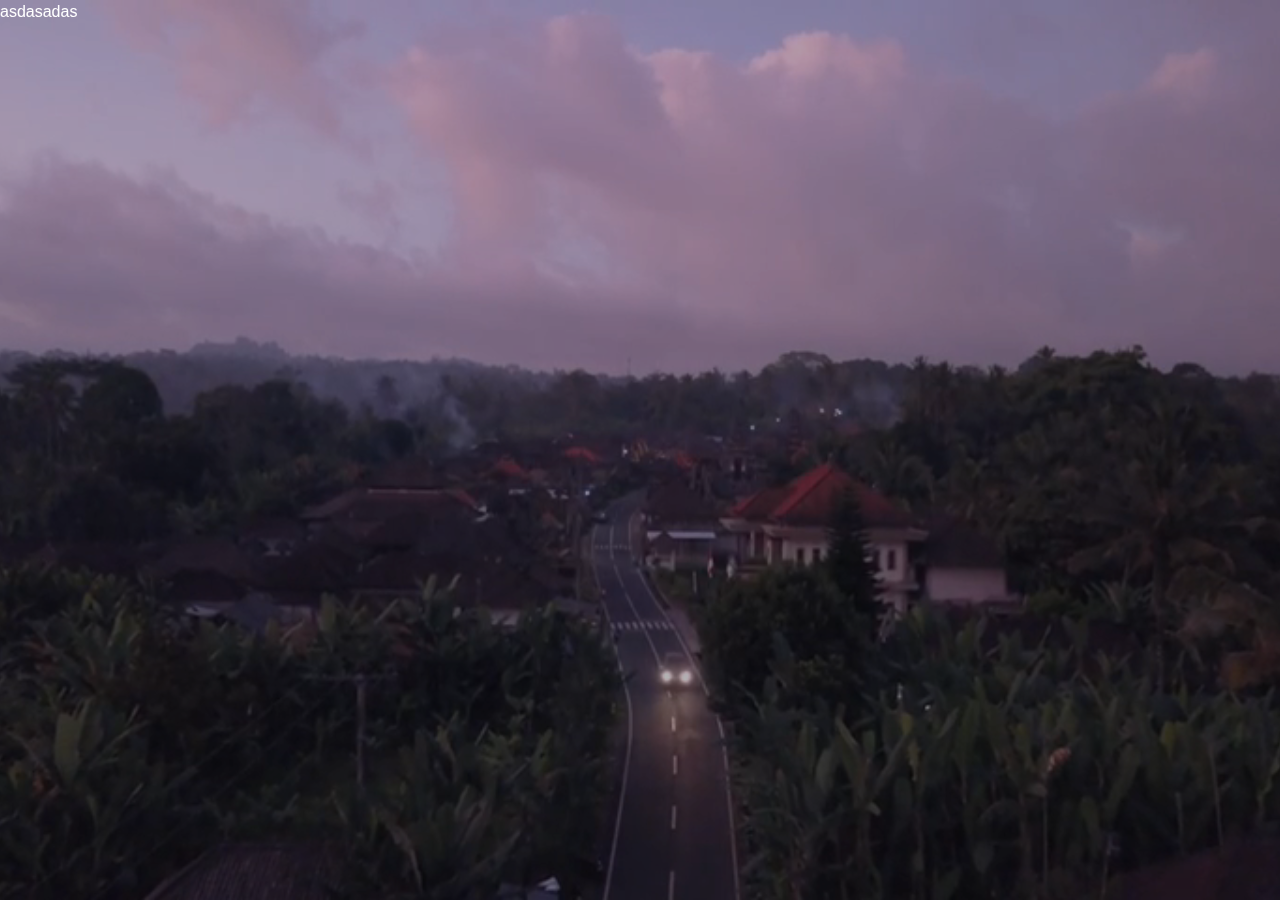
==== index.html @ 4e909199 "feat: initial setup" ====
<!DOCTYPE html>
<html>
	<head>
		<meta charset="UTF-8" />
		<meta name="viewport" content="width=device-width, initial-scale=1.0" />

		<meta name="title" content="Desa Buahan Kaja" />
		<meta
			name="description"
			content="Desa Buahan Kaja merupakan salah satu desa di Kecamatan Payangan, Kabupaten Gianyar, provinsi Bali, Indonesia."
		/>
		<meta name="keywords" content="Buahan Kaja, KKN, KKN Buahan Kaja, Desa Buahan Kaja" />
		<meta name="robots" content="index, follow" />
		<meta http-equiv="Content-Type" content="text/html; charset=utf-8" />
		<meta name="language" content="Indonesia" />

		<link rel="icon" type="image/x-icon" href="/assets/favicon.ico" />
		<link href="/assets/css/prod.css" rel="stylesheet" />
		<link href="/assets/css/font.css" rel="stylesheet" />
	</head>

	<body>
		<section class="relative h-screen">
			<video
				autoplay
				muted
				loop
				id="background-video"
				class="absolute top-0 left-0 w-full h-full object-cover"
			>
				<source src="assets/videos/intro.mp4" type="video/mp4" />
			</video>
			<div class="absolute top-0 left-0 w-full h-full bg-black opacity-30"></div>
			<div class="relative z-10 text-c-white font-arsenica">
				asdasadas
				<!-- Konten lainnya di dalam section -->
			</div>
		</section>
	</body>
</html>
---- assets/css/prod.css ----
/*
! tailwindcss v3.3.3 | MIT License | https://tailwindcss.com
*/

/*
1. Prevent padding and border from affecting element width. (https://github.com/mozdevs/cssremedy/issues/4)
2. Allow adding a border to an element by just adding a border-width. (https://github.com/tailwindcss/tailwindcss/pull/116)
*/

*,
::before,
::after {
  box-sizing: border-box;
  /* 1 */
  border-width: 0;
  /* 2 */
  border-style: solid;
  /* 2 */
  border-color: #e5e7eb;
  /* 2 */
}

::before,
::after {
  --tw-content: '';
}

/*
1. Use a consistent sensible line-height in all browsers.
2. Prevent adjustments of font size after orientation changes in iOS.
3. Use a more readable tab size.
4. Use the user's configured `sans` font-family by default.
5. Use the user's configured `sans` font-feature-settings by default.
6. Use the user's configured `sans` font-variation-settings by default.
*/

html {
  line-height: 1.5;
  /* 1 */
  -webkit-text-size-adjust: 100%;
  /* 2 */
  -moz-tab-size: 4;
  /* 3 */
  -o-tab-size: 4;
     tab-size: 4;
  /* 3 */
  font-family: ui-sans-serif, system-ui, -apple-system, BlinkMacSystemFont, "Segoe UI", Roboto, "Helvetica Neue", Arial, "Noto Sans", sans-serif, "Apple Color Emoji", "Segoe UI Emoji", "Segoe UI Symbol", "Noto Color Emoji";
  /* 4 */
  font-feature-settings: normal;
  /* 5 */
  font-variation-settings: normal;
  /* 6 */
}

/*
1. Remove the margin in all browsers.
2. Inherit line-height from `html` so users can set them as a class directly on the `html` element.
*/

body {
  margin: 0;
  /* 1 */
  line-height: inherit;
  /* 2 */
}

/*
1. Add the correct height in Firefox.
2. Correct the inheritance of border color in Firefox. (https://bugzilla.mozilla.org/show_bug.cgi?id=190655)
3. Ensure horizontal rules are visible by default.
*/

hr {
  height: 0;
  /* 1 */
  color: inherit;
  /* 2 */
  border-top-width: 1px;
  /* 3 */
}

/*
Add the correct text decoration in Chrome, Edge, and Safari.
*/

abbr:where([title]) {
  -webkit-text-decoration: underline dotted;
          text-decoration: underline dotted;
}

/*
Remove the default font size and weight for headings.
*/

h1,
h2,
h3,
h4,
h5,
h6 {
  font-size: inherit;
  font-weight: inherit;
}

/*
Reset links to optimize for opt-in styling instead of opt-out.
*/

a {
  color: inherit;
  text-decoration: inherit;
}

/*
Add the correct font weight in Edge and Safari.
*/

b,
strong {
  font-weight: bolder;
}

/*
1. Use the user's configured `mono` font family by default.
2. Correct the odd `em` font sizing in all browsers.
*/

code,
kbd,
samp,
pre {
  font-family: ui-monospace, SFMono-Regular, Menlo, Monaco, Consolas, "Liberation Mono", "Courier New", monospace;
  /* 1 */
  font-size: 1em;
  /* 2 */
}

/*
Add the correct font size in all browsers.
*/

small {
  font-size: 80%;
}

/*
Prevent `sub` and `sup` elements from affecting the line height in all browsers.
*/

sub,
sup {
  font-size: 75%;
  line-height: 0;
  position: relative;
  vertical-align: baseline;
}

sub {
  bottom: -0.25em;
}

sup {
  top: -0.5em;
}

/*
1. Remove text indentation from table contents in Chrome and Safari. (https://bugs.chromium.org/p/chromium/issues/detail?id=999088, https://bugs.webkit.org/show_bug.cgi?id=201297)
2. Correct table border color inheritance in all Chrome and Safari. (https://bugs.chromium.org/p/chromium/issues/detail?id=935729, https://bugs.webkit.org/show_bug.cgi?id=195016)
3. Remove gaps between table borders by default.
*/

table {
  text-indent: 0;
  /* 1 */
  border-color: inherit;
  /* 2 */
  border-collapse: collapse;
  /* 3 */
}

/*
1. Change the font styles in all browsers.
2. Remove the margin in Firefox and Safari.
3. Remove default padding in all browsers.
*/

button,
input,
optgroup,
select,
textarea {
  font-family: inherit;
  /* 1 */
  font-feature-settings: inherit;
  /* 1 */
  font-variation-settings: inherit;
  /* 1 */
  font-size: 100%;
  /* 1 */
  font-weight: inherit;
  /* 1 */
  line-height: inherit;
  /* 1 */
  color: inherit;
  /* 1 */
  margin: 0;
  /* 2 */
  padding: 0;
  /* 3 */
}

/*
Remove the inheritance of text transform in Edge and Firefox.
*/

button,
select {
  text-transform: none;
}

/*
1. Correct the inability to style clickable types in iOS and Safari.
2. Remove default button styles.
*/

button,
[type='button'],
[type='reset'],
[type='submit'] {
  -webkit-appearance: button;
  /* 1 */
  background-color: transparent;
  /* 2 */
  background-image: none;
  /* 2 */
}

/*
Use the modern Firefox focus style for all focusable elements.
*/

:-moz-focusring {
  outline: auto;
}

/*
Remove the additional `:invalid` styles in Firefox. (https://github.com/mozilla/gecko-dev/blob/2f9eacd9d3d995c937b4251a5557d95d494c9be1/layout/style/res/forms.css#L728-L737)
*/

:-moz-ui-invalid {
  box-shadow: none;
}

/*
Add the correct vertical alignment in Chrome and Firefox.
*/

progress {
  vertical-align: baseline;
}

/*
Correct the cursor style of increment and decrement buttons in Safari.
*/

::-webkit-inner-spin-button,
::-webkit-outer-spin-button {
  height: auto;
}

/*
1. Correct the odd appearance in Chrome and Safari.
2. Correct the outline style in Safari.
*/

[type='search'] {
  -webkit-appearance: textfield;
  /* 1 */
  outline-offset: -2px;
  /* 2 */
}

/*
Remove the inner padding in Chrome and Safari on macOS.
*/

::-webkit-search-decoration {
  -webkit-appearance: none;
}

/*
1. Correct the inability to style clickable types in iOS and Safari.
2. Change font properties to `inherit` in Safari.
*/

::-webkit-file-upload-button {
  -webkit-appearance: button;
  /* 1 */
  font: inherit;
  /* 2 */
}

/*
Add the correct display in Chrome and Safari.
*/

summary {
  display: list-item;
}

/*
Removes the default spacing and border for appropriate elements.
*/

blockquote,
dl,
dd,
h1,
h2,
h3,
h4,
h5,
h6,
hr,
figure,
p,
pre {
  margin: 0;
}

fieldset {
  margin: 0;
  padding: 0;
}

legend {
  padding: 0;
}

ol,
ul,
menu {
  list-style: none;
  margin: 0;
  padding: 0;
}

/*
Reset default styling for dialogs.
*/

dialog {
  padding: 0;
}

/*
Prevent resizing textareas horizontally by default.
*/

textarea {
  resize: vertical;
}

/*
1. Reset the default placeholder opacity in Firefox. (https://github.com/tailwindlabs/tailwindcss/issues/3300)
2. Set the default placeholder color to the user's configured gray 400 color.
*/

input::-moz-placeholder, textarea::-moz-placeholder {
  opacity: 1;
  /* 1 */
  color: #9ca3af;
  /* 2 */
}

input::placeholder,
textarea::placeholder {
  opacity: 1;
  /* 1 */
  color: #9ca3af;
  /* 2 */
}

/*
Set the default cursor for buttons.
*/

button,
[role="button"] {
  cursor: pointer;
}

/*
Make sure disabled buttons don't get the pointer cursor.
*/

:disabled {
  cursor: default;
}

/*
1. Make replaced elements `display: block` by default. (https://github.com/mozdevs/cssremedy/issues/14)
2. Add `vertical-align: middle` to align replaced elements more sensibly by default. (https://github.com/jensimmons/cssremedy/issues/14#issuecomment-634934210)
   This can trigger a poorly considered lint error in some tools but is included by design.
*/

img,
svg,
video,
canvas,
audio,
iframe,
embed,
object {
  display: block;
  /* 1 */
  vertical-align: middle;
  /* 2 */
}

/*
Constrain images and videos to the parent width and preserve their intrinsic aspect ratio. (https://github.com/mozdevs/cssremedy/issues/14)
*/

img,
video {
  max-width: 100%;
  height: auto;
}

/* Make elements with the HTML hidden attribute stay hidden by default */

[hidden] {
  display: none;
}

*, ::before, ::after {
  --tw-border-spacing-x: 0;
  --tw-border-spacing-y: 0;
  --tw-translate-x: 0;
  --tw-translate-y: 0;
  --tw-rotate: 0;
  --tw-skew-x: 0;
  --tw-skew-y: 0;
  --tw-scale-x: 1;
  --tw-scale-y: 1;
  --tw-pan-x:  ;
  --tw-pan-y:  ;
  --tw-pinch-zoom:  ;
  --tw-scroll-snap-strictness: proximity;
  --tw-gradient-from-position:  ;
  --tw-gradient-via-position:  ;
  --tw-gradient-to-position:  ;
  --tw-ordinal:  ;
  --tw-slashed-zero:  ;
  --tw-numeric-figure:  ;
  --tw-numeric-spacing:  ;
  --tw-numeric-fraction:  ;
  --tw-ring-inset:  ;
  --tw-ring-offset-width: 0px;
  --tw-ring-offset-color: #fff;
  --tw-ring-color: rgb(59 130 246 / 0.5);
  --tw-ring-offset-shadow: 0 0 #0000;
  --tw-ring-shadow: 0 0 #0000;
  --tw-shadow: 0 0 #0000;
  --tw-shadow-colored: 0 0 #0000;
  --tw-blur:  ;
  --tw-brightness:  ;
  --tw-contrast:  ;
  --tw-grayscale:  ;
  --tw-hue-rotate:  ;
  --tw-invert:  ;
  --tw-saturate:  ;
  --tw-sepia:  ;
  --tw-drop-shadow:  ;
  --tw-backdrop-blur:  ;
  --tw-backdrop-brightness:  ;
  --tw-backdrop-contrast:  ;
  --tw-backdrop-grayscale:  ;
  --tw-backdrop-hue-rotate:  ;
  --tw-backdrop-invert:  ;
  --tw-backdrop-opacity:  ;
  --tw-backdrop-saturate:  ;
  --tw-backdrop-sepia:  ;
}

::backdrop {
  --tw-border-spacing-x: 0;
  --tw-border-spacing-y: 0;
  --tw-translate-x: 0;
  --tw-translate-y: 0;
  --tw-rotate: 0;
  --tw-skew-x: 0;
  --tw-skew-y: 0;
  --tw-scale-x: 1;
  --tw-scale-y: 1;
  --tw-pan-x:  ;
  --tw-pan-y:  ;
  --tw-pinch-zoom:  ;
  --tw-scroll-snap-strictness: proximity;
  --tw-gradient-from-position:  ;
  --tw-gradient-via-position:  ;
  --tw-gradient-to-position:  ;
  --tw-ordinal:  ;
  --tw-slashed-zero:  ;
  --tw-numeric-figure:  ;
  --tw-numeric-spacing:  ;
  --tw-numeric-fraction:  ;
  --tw-ring-inset:  ;
  --tw-ring-offset-width: 0px;
  --tw-ring-offset-color: #fff;
  --tw-ring-color: rgb(59 130 246 / 0.5);
  --tw-ring-offset-shadow: 0 0 #0000;
  --tw-ring-shadow: 0 0 #0000;
  --tw-shadow: 0 0 #0000;
  --tw-shadow-colored: 0 0 #0000;
  --tw-blur:  ;
  --tw-brightness:  ;
  --tw-contrast:  ;
  --tw-grayscale:  ;
  --tw-hue-rotate:  ;
  --tw-invert:  ;
  --tw-saturate:  ;
  --tw-sepia:  ;
  --tw-drop-shadow:  ;
  --tw-backdrop-blur:  ;
  --tw-backdrop-brightness:  ;
  --tw-backdrop-contrast:  ;
  --tw-backdrop-grayscale:  ;
  --tw-backdrop-hue-rotate:  ;
  --tw-backdrop-invert:  ;
  --tw-backdrop-opacity:  ;
  --tw-backdrop-saturate:  ;
  --tw-backdrop-sepia:  ;
}

.container {
  width: 100%;
}

@media (min-width: 640px) {
  .container {
    max-width: 640px;
  }
}

@media (min-width: 768px) {
  .container {
    max-width: 768px;
  }
}

@media (min-width: 1024px) {
  .container {
    max-width: 1024px;
  }
}

@media (min-width: 1280px) {
  .container {
    max-width: 1280px;
  }
}

@media (min-width: 1536px) {
  .container {
    max-width: 1536px;
  }
}

.sr-only {
  position: absolute;
  width: 1px;
  height: 1px;
  padding: 0;
  margin: -1px;
  overflow: hidden;
  clip: rect(0, 0, 0, 0);
  white-space: nowrap;
  border-width: 0;
}

.not-sr-only {
  position: static;
  width: auto;
  height: auto;
  padding: 0;
  margin: 0;
  overflow: visible;
  clip: auto;
  white-space: normal;
}

.pointer-events-none {
  pointer-events: none;
}

.pointer-events-auto {
  pointer-events: auto;
}

.visible {
  visibility: visible;
}

.invisible {
  visibility: hidden;
}

.collapse {
  visibility: collapse;
}

.static {
  position: static;
}

.fixed {
  position: fixed;
}

.absolute {
  position: absolute;
}

.relative {
  position: relative;
}

.sticky {
  position: sticky;
}

.-inset-1 {
  inset: -0.25rem;
}

.end-1 {
  inset-inline-end: 0.25rem;
}

.left-0 {
  left: 0px;
}

.top-0 {
  top: 0px;
}

.isolate {
  isolation: isolate;
}

.isolation-auto {
  isolation: auto;
}

.z-10 {
  z-index: 10;
}

.float-right {
  float: right;
}

.float-left {
  float: left;
}

.float-none {
  float: none;
}

.clear-left {
  clear: left;
}

.clear-right {
  clear: right;
}

.clear-both {
  clear: both;
}

.clear-none {
  clear: none;
}

.mt-2 {
  margin-top: 0.5rem;
}

.box-border {
  box-sizing: border-box;
}

.box-content {
  box-sizing: content-box;
}

.line-clamp-none {
  overflow: visible;
  display: block;
  -webkit-box-orient: horizontal;
  -webkit-line-clamp: none;
}

.block {
  display: block;
}

.inline-block {
  display: inline-block;
}

.inline {
  display: inline;
}

.flex {
  display: flex;
}

.inline-flex {
  display: inline-flex;
}

.table {
  display: table;
}

.inline-table {
  display: inline-table;
}

.table-caption {
  display: table-caption;
}

.table-cell {
  display: table-cell;
}

.table-column {
  display: table-column;
}

.table-column-group {
  display: table-column-group;
}

.table-footer-group {
  display: table-footer-group;
}

.table-header-group {
  display: table-header-group;
}

.table-row-group {
  display: table-row-group;
}

.table-row {
  display: table-row;
}

.flow-root {
  display: flow-root;
}

.grid {
  display: grid;
}

.inline-grid {
  display: inline-grid;
}

.contents {
  display: contents;
}

.list-item {
  display: list-item;
}

.hidden {
  display: none;
}

.h-full {
  height: 100%;
}

.h-screen {
  height: 100vh;
}

.w-full {
  width: 100%;
}

.flex-shrink {
  flex-shrink: 1;
}

.shrink {
  flex-shrink: 1;
}

.flex-grow {
  flex-grow: 1;
}

.grow {
  flex-grow: 1;
}

.table-auto {
  table-layout: auto;
}

.table-fixed {
  table-layout: fixed;
}

.caption-top {
  caption-side: top;
}

.caption-bottom {
  caption-side: bottom;
}

.border-collapse {
  border-collapse: collapse;
}

.border-separate {
  border-collapse: separate;
}

.\!transform {
  transform: translate(var(--tw-translate-x), var(--tw-translate-y)) rotate(var(--tw-rotate)) skewX(var(--tw-skew-x)) skewY(var(--tw-skew-y)) scaleX(var(--tw-scale-x)) scaleY(var(--tw-scale-y)) !important;
}

.transform {
  transform: translate(var(--tw-translate-x), var(--tw-translate-y)) rotate(var(--tw-rotate)) skewX(var(--tw-skew-x)) skewY(var(--tw-skew-y)) scaleX(var(--tw-scale-x)) scaleY(var(--tw-scale-y));
}

.transform-cpu {
  transform: translate(var(--tw-translate-x), var(--tw-translate-y)) rotate(var(--tw-rotate)) skewX(var(--tw-skew-x)) skewY(var(--tw-skew-y)) scaleX(var(--tw-scale-x)) scaleY(var(--tw-scale-y));
}

.transform-gpu {
  transform: translate3d(var(--tw-translate-x), var(--tw-translate-y), 0) rotate(var(--tw-rotate)) skewX(var(--tw-skew-x)) skewY(var(--tw-skew-y)) scaleX(var(--tw-scale-x)) scaleY(var(--tw-scale-y));
}

.transform-none {
  transform: none;
}

.touch-auto {
  touch-action: auto;
}

.touch-none {
  touch-action: none;
}

.touch-pan-x {
  --tw-pan-x: pan-x;
  touch-action: var(--tw-pan-x) var(--tw-pan-y) var(--tw-pinch-zoom);
}

.touch-pan-left {
  --tw-pan-x: pan-left;
  touch-action: var(--tw-pan-x) var(--tw-pan-y) var(--tw-pinch-zoom);
}

.touch-pan-right {
  --tw-pan-x: pan-right;
  touch-action: var(--tw-pan-x) var(--tw-pan-y) var(--tw-pinch-zoom);
}

.touch-pan-y {
  --tw-pan-y: pan-y;
  touch-action: var(--tw-pan-x) var(--tw-pan-y) var(--tw-pinch-zoom);
}

.touch-pan-up {
  --tw-pan-y: pan-up;
  touch-action: var(--tw-pan-x) var(--tw-pan-y) var(--tw-pinch-zoom);
}

.touch-pan-down {
  --tw-pan-y: pan-down;
  touch-action: var(--tw-pan-x) var(--tw-pan-y) var(--tw-pinch-zoom);
}

.touch-pinch-zoom {
  --tw-pinch-zoom: pinch-zoom;
  touch-action: var(--tw-pan-x) var(--tw-pan-y) var(--tw-pinch-zoom);
}

.touch-manipulation {
  touch-action: manipulation;
}

.select-none {
  -webkit-user-select: none;
     -moz-user-select: none;
          user-select: none;
}

.select-text {
  -webkit-user-select: text;
     -moz-user-select: text;
          user-select: text;
}

.select-all {
  -webkit-user-select: all;
     -moz-user-select: all;
          user-select: all;
}

.select-auto {
  -webkit-user-select: auto;
     -moz-user-select: auto;
          user-select: auto;
}

.resize-none {
  resize: none;
}

.resize-y {
  resize: vertical;
}

.resize-x {
  resize: horizontal;
}

.resize {
  resize: both;
}

.snap-none {
  scroll-snap-type: none;
}

.snap-x {
  scroll-snap-type: x var(--tw-scroll-snap-strictness);
}

.snap-y {
  scroll-snap-type: y var(--tw-scroll-snap-strictness);
}

.snap-both {
  scroll-snap-type: both var(--tw-scroll-snap-strictness);
}

.snap-mandatory {
  --tw-scroll-snap-strictness: mandatory;
}

.snap-proximity {
  --tw-scroll-snap-strictness: proximity;
}

.snap-start {
  scroll-snap-align: start;
}

.snap-end {
  scroll-snap-align: end;
}

.snap-center {
  scroll-snap-align: center;
}

.snap-align-none {
  scroll-snap-align: none;
}

.snap-normal {
  scroll-snap-stop: normal;
}

.snap-always {
  scroll-snap-stop: always;
}

.list-inside {
  list-style-position: inside;
}

.list-outside {
  list-style-position: outside;
}

.appearance-none {
  -webkit-appearance: none;
     -moz-appearance: none;
          appearance: none;
}

.break-before-auto {
  -moz-column-break-before: auto;
       break-before: auto;
}

.break-before-avoid {
  -moz-column-break-before: avoid;
       break-before: avoid;
}

.break-before-all {
  -moz-column-break-before: all;
       break-before: all;
}

.break-before-avoid-page {
  -moz-column-break-before: avoid;
       break-before: avoid-page;
}

.break-before-page {
  -moz-column-break-before: page;
       break-before: page;
}

.break-before-left {
  -moz-column-break-before: left;
       break-before: left;
}

.break-before-right {
  -moz-column-break-before: right;
       break-before: right;
}

.break-before-column {
  -moz-column-break-before: column;
       break-before: column;
}

.break-inside-auto {
  -moz-column-break-inside: auto;
       break-inside: auto;
}

.break-inside-avoid {
  -moz-column-break-inside: avoid;
       break-inside: avoid;
}

.break-inside-avoid-page {
  break-inside: avoid-page;
}

.break-inside-avoid-column {
  -moz-column-break-inside: avoid;
       break-inside: avoid-column;
}

.break-after-auto {
  -moz-column-break-after: auto;
       break-after: auto;
}

.break-after-avoid {
  -moz-column-break-after: avoid;
       break-after: avoid;
}

.break-after-all {
  -moz-column-break-after: all;
       break-after: all;
}

.break-after-avoid-page {
  -moz-column-break-after: avoid;
       break-after: avoid-page;
}

.break-after-page {
  -moz-column-break-after: page;
       break-after: page;
}

.break-after-left {
  -moz-column-break-after: left;
       break-after: left;
}

.break-after-right {
  -moz-column-break-after: right;
       break-after: right;
}

.break-after-column {
  -moz-column-break-after: column;
       break-after: column;
}

.grid-flow-row {
  grid-auto-flow: row;
}

.grid-flow-col {
  grid-auto-flow: column;
}

.grid-flow-dense {
  grid-auto-flow: dense;
}

.grid-flow-row-dense {
  grid-auto-flow: row dense;
}

.grid-flow-col-dense {
  grid-auto-flow: column dense;
}

.flex-row {
  flex-direction: row;
}

.flex-row-reverse {
  flex-direction: row-reverse;
}

.flex-col {
  flex-direction: column;
}

.flex-col-reverse {
  flex-direction: column-reverse;
}

.flex-wrap {
  flex-wrap: wrap;
}

.flex-wrap-reverse {
  flex-wrap: wrap-reverse;
}

.flex-nowrap {
  flex-wrap: nowrap;
}

.place-content-center {
  place-content: center;
}

.place-content-start {
  place-content: start;
}

.place-content-end {
  place-content: end;
}

.place-content-between {
  place-content: space-between;
}

.place-content-around {
  place-content: space-around;
}

.place-content-evenly {
  place-content: space-evenly;
}

.place-content-baseline {
  place-content: baseline;
}

.place-content-stretch {
  place-content: stretch;
}

.place-items-start {
  place-items: start;
}

.place-items-end {
  place-items: end;
}

.place-items-center {
  place-items: center;
}

.place-items-baseline {
  place-items: baseline;
}

.place-items-stretch {
  place-items: stretch;
}

.content-normal {
  align-content: normal;
}

.content-center {
  align-content: center;
}

.content-start {
  align-content: flex-start;
}

.content-end {
  align-content: flex-end;
}

.content-between {
  align-content: space-between;
}

.content-around {
  align-content: space-around;
}

.content-evenly {
  align-content: space-evenly;
}

.content-baseline {
  align-content: baseline;
}

.content-stretch {
  align-content: stretch;
}

.items-start {
  align-items: flex-start;
}

.items-end {
  align-items: flex-end;
}

.items-center {
  align-items: center;
}

.items-baseline {
  align-items: baseline;
}

.items-stretch {
  align-items: stretch;
}

.justify-normal {
  justify-content: normal;
}

.justify-start {
  justify-content: flex-start;
}

.justify-end {
  justify-content: flex-end;
}

.justify-center {
  justify-content: center;
}

.justify-between {
  justify-content: space-between;
}

.justify-around {
  justify-content: space-around;
}

.justify-evenly {
  justify-content: space-evenly;
}

.justify-stretch {
  justify-content: stretch;
}

.justify-items-start {
  justify-items: start;
}

.justify-items-end {
  justify-items: end;
}

.justify-items-center {
  justify-items: center;
}

.justify-items-stretch {
  justify-items: stretch;
}

.space-x-2 > :not([hidden]) ~ :not([hidden]) {
  --tw-space-x-reverse: 0;
  margin-right: calc(0.5rem * var(--tw-space-x-reverse));
  margin-left: calc(0.5rem * calc(1 - var(--tw-space-x-reverse)));
}

.space-y-reverse > :not([hidden]) ~ :not([hidden]) {
  --tw-space-y-reverse: 1;
}

.space-x-reverse > :not([hidden]) ~ :not([hidden]) {
  --tw-space-x-reverse: 1;
}

.divide-x > :not([hidden]) ~ :not([hidden]) {
  --tw-divide-x-reverse: 0;
  border-right-width: calc(1px * var(--tw-divide-x-reverse));
  border-left-width: calc(1px * calc(1 - var(--tw-divide-x-reverse)));
}

.divide-y > :not([hidden]) ~ :not([hidden]) {
  --tw-divide-y-reverse: 0;
  border-top-width: calc(1px * calc(1 - var(--tw-divide-y-reverse)));
  border-bottom-width: calc(1px * var(--tw-divide-y-reverse));
}

.divide-y-reverse > :not([hidden]) ~ :not([hidden]) {
  --tw-divide-y-reverse: 1;
}

.divide-x-reverse > :not([hidden]) ~ :not([hidden]) {
  --tw-divide-x-reverse: 1;
}

.divide-solid > :not([hidden]) ~ :not([hidden]) {
  border-style: solid;
}

.divide-dashed > :not([hidden]) ~ :not([hidden]) {
  border-style: dashed;
}

.divide-dotted > :not([hidden]) ~ :not([hidden]) {
  border-style: dotted;
}

.divide-double > :not([hidden]) ~ :not([hidden]) {
  border-style: double;
}

.divide-none > :not([hidden]) ~ :not([hidden]) {
  border-style: none;
}

.place-self-auto {
  place-self: auto;
}

.place-self-start {
  place-self: start;
}

.place-self-end {
  place-self: end;
}

.place-self-center {
  place-self: center;
}

.place-self-stretch {
  place-self: stretch;
}

.self-auto {
  align-self: auto;
}

.self-start {
  align-self: flex-start;
}

.self-end {
  align-self: flex-end;
}

.self-center {
  align-self: center;
}

.self-stretch {
  align-self: stretch;
}

.self-baseline {
  align-self: baseline;
}

.justify-self-auto {
  justify-self: auto;
}

.justify-self-start {
  justify-self: start;
}

.justify-self-end {
  justify-self: end;
}

.justify-self-center {
  justify-self: center;
}

.justify-self-stretch {
  justify-self: stretch;
}

.overflow-auto {
  overflow: auto;
}

.overflow-hidden {
  overflow: hidden;
}

.overflow-clip {
  overflow: clip;
}

.overflow-visible {
  overflow: visible;
}

.overflow-scroll {
  overflow: scroll;
}

.overflow-x-auto {
  overflow-x: auto;
}

.overflow-y-auto {
  overflow-y: auto;
}

.overflow-x-hidden {
  overflow-x: hidden;
}

.overflow-y-hidden {
  overflow-y: hidden;
}

.overflow-x-clip {
  overflow-x: clip;
}

.overflow-y-clip {
  overflow-y: clip;
}

.overflow-x-visible {
  overflow-x: visible;
}

.overflow-y-visible {
  overflow-y: visible;
}

.overflow-x-scroll {
  overflow-x: scroll;
}

.overflow-y-scroll {
  overflow-y: scroll;
}

.overscroll-auto {
  overscroll-behavior: auto;
}

.overscroll-contain {
  overscroll-behavior: contain;
}

.overscroll-none {
  overscroll-behavior: none;
}

.overscroll-y-auto {
  overscroll-behavior-y: auto;
}

.overscroll-y-contain {
  overscroll-behavior-y: contain;
}

.overscroll-y-none {
  overscroll-behavior-y: none;
}

.overscroll-x-auto {
  overscroll-behavior-x: auto;
}

.overscroll-x-contain {
  overscroll-behavior-x: contain;
}

.overscroll-x-none {
  overscroll-behavior-x: none;
}

.scroll-auto {
  scroll-behavior: auto;
}

.scroll-smooth {
  scroll-behavior: smooth;
}

.truncate {
  overflow: hidden;
  text-overflow: ellipsis;
  white-space: nowrap;
}

.overflow-ellipsis {
  text-overflow: ellipsis;
}

.text-ellipsis {
  text-overflow: ellipsis;
}

.text-clip {
  text-overflow: clip;
}

.hyphens-none {
  -webkit-hyphens: none;
          hyphens: none;
}

.hyphens-manual {
  -webkit-hyphens: manual;
          hyphens: manual;
}

.hyphens-auto {
  -webkit-hyphens: auto;
          hyphens: auto;
}

.whitespace-normal {
  white-space: normal;
}

.whitespace-nowrap {
  white-space: nowrap;
}

.whitespace-pre {
  white-space: pre;
}

.whitespace-pre-line {
  white-space: pre-line;
}

.whitespace-pre-wrap {
  white-space: pre-wrap;
}

.whitespace-break-spaces {
  white-space: break-spaces;
}

.break-normal {
  overflow-wrap: normal;
  word-break: normal;
}

.break-words {
  overflow-wrap: break-word;
}

.break-all {
  word-break: break-all;
}

.break-keep {
  word-break: keep-all;
}

.rounded {
  border-radius: 0.25rem;
}

.rounded-b {
  border-bottom-right-radius: 0.25rem;
  border-bottom-left-radius: 0.25rem;
}

.rounded-e {
  border-start-end-radius: 0.25rem;
  border-end-end-radius: 0.25rem;
}

.rounded-l {
  border-top-left-radius: 0.25rem;
  border-bottom-left-radius: 0.25rem;
}

.rounded-r {
  border-top-right-radius: 0.25rem;
  border-bottom-right-radius: 0.25rem;
}

.rounded-s {
  border-start-start-radius: 0.25rem;
  border-end-start-radius: 0.25rem;
}

.rounded-t {
  border-top-left-radius: 0.25rem;
  border-top-right-radius: 0.25rem;
}

.rounded-bl {
  border-bottom-left-radius: 0.25rem;
}

.rounded-br {
  border-bottom-right-radius: 0.25rem;
}

.rounded-ee {
  border-end-end-radius: 0.25rem;
}

.rounded-es {
  border-end-start-radius: 0.25rem;
}

.rounded-se {
  border-start-end-radius: 0.25rem;
}

.rounded-ss {
  border-start-start-radius: 0.25rem;
}

.rounded-tl {
  border-top-left-radius: 0.25rem;
}

.rounded-tr {
  border-top-right-radius: 0.25rem;
}

.border {
  border-width: 1px;
}

.border-x {
  border-left-width: 1px;
  border-right-width: 1px;
}

.border-y {
  border-top-width: 1px;
  border-bottom-width: 1px;
}

.border-b {
  border-bottom-width: 1px;
}

.border-e {
  border-inline-end-width: 1px;
}

.border-l {
  border-left-width: 1px;
}

.border-r {
  border-right-width: 1px;
}

.border-s {
  border-inline-start-width: 1px;
}

.border-t {
  border-top-width: 1px;
}

.border-solid {
  border-style: solid;
}

.border-dashed {
  border-style: dashed;
}

.border-dotted {
  border-style: dotted;
}

.border-double {
  border-style: double;
}

.border-hidden {
  border-style: hidden;
}

.border-none {
  border-style: none;
}

.bg-\[rgb\(255\2c 0\2c 0\)\] {
  --tw-bg-opacity: 1;
  background-color: rgb(255 0 0 / var(--tw-bg-opacity));
}

.bg-black {
  --tw-bg-opacity: 1;
  background-color: rgb(0 0 0 / var(--tw-bg-opacity));
}

.decoration-slice {
  -webkit-box-decoration-break: slice;
          box-decoration-break: slice;
}

.decoration-clone {
  -webkit-box-decoration-break: clone;
          box-decoration-break: clone;
}

.box-decoration-slice {
  -webkit-box-decoration-break: slice;
          box-decoration-break: slice;
}

.box-decoration-clone {
  -webkit-box-decoration-break: clone;
          box-decoration-break: clone;
}

.bg-fixed {
  background-attachment: fixed;
}

.bg-local {
  background-attachment: local;
}

.bg-scroll {
  background-attachment: scroll;
}

.bg-clip-border {
  background-clip: border-box;
}

.bg-clip-padding {
  background-clip: padding-box;
}

.bg-clip-content {
  background-clip: content-box;
}

.bg-clip-text {
  -webkit-background-clip: text;
          background-clip: text;
}

.bg-repeat {
  background-repeat: repeat;
}

.bg-no-repeat {
  background-repeat: no-repeat;
}

.bg-repeat-x {
  background-repeat: repeat-x;
}

.bg-repeat-y {
  background-repeat: repeat-y;
}

.bg-repeat-round {
  background-repeat: round;
}

.bg-repeat-space {
  background-repeat: space;
}

.bg-origin-border {
  background-origin: border-box;
}

.bg-origin-padding {
  background-origin: padding-box;
}

.bg-origin-content {
  background-origin: content-box;
}

.object-contain {
  -o-object-fit: contain;
     object-fit: contain;
}

.object-cover {
  -o-object-fit: cover;
     object-fit: cover;
}

.object-fill {
  -o-object-fit: fill;
     object-fit: fill;
}

.object-none {
  -o-object-fit: none;
     object-fit: none;
}

.object-scale-down {
  -o-object-fit: scale-down;
     object-fit: scale-down;
}

.text-left {
  text-align: left;
}

.text-center {
  text-align: center;
}

.text-right {
  text-align: right;
}

.text-justify {
  text-align: justify;
}

.text-start {
  text-align: start;
}

.text-end {
  text-align: end;
}

.align-baseline {
  vertical-align: baseline;
}

.align-top {
  vertical-align: top;
}

.align-middle {
  vertical-align: middle;
}

.align-bottom {
  vertical-align: bottom;
}

.align-text-top {
  vertical-align: text-top;
}

.align-text-bottom {
  vertical-align: text-bottom;
}

.align-sub {
  vertical-align: sub;
}

.align-super {
  vertical-align: super;
}

.font-arsenica {
  font-family: ArsenicaTrial, sans-serif;
}

.font-bold {
  font-weight: 700;
}

.uppercase {
  text-transform: uppercase;
}

.lowercase {
  text-transform: lowercase;
}

.capitalize {
  text-transform: capitalize;
}

.normal-case {
  text-transform: none;
}

.italic {
  font-style: italic;
}

.not-italic {
  font-style: normal;
}

.normal-nums {
  font-variant-numeric: normal;
}

.ordinal {
  --tw-ordinal: ordinal;
  font-variant-numeric: var(--tw-ordinal) var(--tw-slashed-zero) var(--tw-numeric-figure) var(--tw-numeric-spacing) var(--tw-numeric-fraction);
}

.slashed-zero {
  --tw-slashed-zero: slashed-zero;
  font-variant-numeric: var(--tw-ordinal) var(--tw-slashed-zero) var(--tw-numeric-figure) var(--tw-numeric-spacing) var(--tw-numeric-fraction);
}

.lining-nums {
  --tw-numeric-figure: lining-nums;
  font-variant-numeric: var(--tw-ordinal) var(--tw-slashed-zero) var(--tw-numeric-figure) var(--tw-numeric-spacing) var(--tw-numeric-fraction);
}

.oldstyle-nums {
  --tw-numeric-figure: oldstyle-nums;
  font-variant-numeric: var(--tw-ordinal) var(--tw-slashed-zero) var(--tw-numeric-figure) var(--tw-numeric-spacing) var(--tw-numeric-fraction);
}

.proportional-nums {
  --tw-numeric-spacing: proportional-nums;
  font-variant-numeric: var(--tw-ordinal) var(--tw-slashed-zero) var(--tw-numeric-figure) var(--tw-numeric-spacing) var(--tw-numeric-fraction);
}

.tabular-nums {
  --tw-numeric-spacing: tabular-nums;
  font-variant-numeric: var(--tw-ordinal) var(--tw-slashed-zero) var(--tw-numeric-figure) var(--tw-numeric-spacing) var(--tw-numeric-fraction);
}

.diagonal-fractions {
  --tw-numeric-fraction: diagonal-fractions;
  font-variant-numeric: var(--tw-ordinal) var(--tw-slashed-zero) var(--tw-numeric-figure) var(--tw-numeric-spacing) var(--tw-numeric-fraction);
}

.stacked-fractions {
  --tw-numeric-fraction: stacked-fractions;
  font-variant-numeric: var(--tw-ordinal) var(--tw-slashed-zero) var(--tw-numeric-figure) var(--tw-numeric-spacing) var(--tw-numeric-fraction);
}

.text-\[\#336699\]\/\[\.35\] {
  color: rgb(51 102 153 / .35);
}

.text-blue-500 {
  --tw-text-opacity: 1;
  color: rgb(59 130 246 / var(--tw-text-opacity));
}

.text-c-white {
  --tw-text-opacity: 1;
  color: rgb(255 255 255 / var(--tw-text-opacity));
}

.underline {
  text-decoration-line: underline;
}

.overline {
  text-decoration-line: overline;
}

.line-through {
  text-decoration-line: line-through;
}

.no-underline {
  text-decoration-line: none;
}

.decoration-solid {
  text-decoration-style: solid;
}

.decoration-double {
  text-decoration-style: double;
}

.decoration-dotted {
  text-decoration-style: dotted;
}

.decoration-dashed {
  text-decoration-style: dashed;
}

.decoration-wavy {
  text-decoration-style: wavy;
}

.antialiased {
  -webkit-font-smoothing: antialiased;
  -moz-osx-font-smoothing: grayscale;
}

.subpixel-antialiased {
  -webkit-font-smoothing: auto;
  -moz-osx-font-smoothing: auto;
}

.opacity-30 {
  opacity: 0.3;
}

.bg-blend-normal {
  background-blend-mode: normal;
}

.bg-blend-multiply {
  background-blend-mode: multiply;
}

.bg-blend-screen {
  background-blend-mode: screen;
}

.bg-blend-overlay {
  background-blend-mode: overlay;
}

.bg-blend-darken {
  background-blend-mode: darken;
}

.bg-blend-lighten {
  background-blend-mode: lighten;
}

.bg-blend-color-dodge {
  background-blend-mode: color-dodge;
}

.bg-blend-color-burn {
  background-blend-mode: color-burn;
}

.bg-blend-hard-light {
  background-blend-mode: hard-light;
}

.bg-blend-soft-light {
  background-blend-mode: soft-light;
}

.bg-blend-difference {
  background-blend-mode: difference;
}

.bg-blend-exclusion {
  background-blend-mode: exclusion;
}

.bg-blend-hue {
  background-blend-mode: hue;
}

.bg-blend-saturation {
  background-blend-mode: saturation;
}

.bg-blend-color {
  background-blend-mode: color;
}

.bg-blend-luminosity {
  background-blend-mode: luminosity;
}

.mix-blend-normal {
  mix-blend-mode: normal;
}

.mix-blend-multiply {
  mix-blend-mode: multiply;
}

.mix-blend-screen {
  mix-blend-mode: screen;
}

.mix-blend-overlay {
  mix-blend-mode: overlay;
}

.mix-blend-darken {
  mix-blend-mode: darken;
}

.mix-blend-lighten {
  mix-blend-mode: lighten;
}

.mix-blend-color-dodge {
  mix-blend-mode: color-dodge;
}

.mix-blend-color-burn {
  mix-blend-mode: color-burn;
}

.mix-blend-hard-light {
  mix-blend-mode: hard-light;
}

.mix-blend-soft-light {
  mix-blend-mode: soft-light;
}

.mix-blend-difference {
  mix-blend-mode: difference;
}

.mix-blend-exclusion {
  mix-blend-mode: exclusion;
}

.mix-blend-hue {
  mix-blend-mode: hue;
}

.mix-blend-saturation {
  mix-blend-mode: saturation;
}

.mix-blend-color {
  mix-blend-mode: color;
}

.mix-blend-luminosity {
  mix-blend-mode: luminosity;
}

.mix-blend-plus-lighter {
  mix-blend-mode: plus-lighter;
}

.\!shadow {
  --tw-shadow: 0 1px 3px 0 rgb(0 0 0 / 0.1), 0 1px 2px -1px rgb(0 0 0 / 0.1) !important;
  --tw-shadow-colored: 0 1px 3px 0 var(--tw-shadow-color), 0 1px 2px -1px var(--tw-shadow-color) !important;
  box-shadow: var(--tw-ring-offset-shadow, 0 0 #0000), var(--tw-ring-shadow, 0 0 #0000), var(--tw-shadow) !important;
}

.shadow {
  --tw-shadow: 0 1px 3px 0 rgb(0 0 0 / 0.1), 0 1px 2px -1px rgb(0 0 0 / 0.1);
  --tw-shadow-colored: 0 1px 3px 0 var(--tw-shadow-color), 0 1px 2px -1px var(--tw-shadow-color);
  box-shadow: var(--tw-ring-offset-shadow, 0 0 #0000), var(--tw-ring-shadow, 0 0 #0000), var(--tw-shadow);
}

.outline-none {
  outline: 2px solid transparent;
  outline-offset: 2px;
}

.outline {
  outline-style: solid;
}

.outline-dashed {
  outline-style: dashed;
}

.outline-dotted {
  outline-style: dotted;
}

.outline-double {
  outline-style: double;
}

.ring {
  --tw-ring-offset-shadow: var(--tw-ring-inset) 0 0 0 var(--tw-ring-offset-width) var(--tw-ring-offset-color);
  --tw-ring-shadow: var(--tw-ring-inset) 0 0 0 calc(3px + var(--tw-ring-offset-width)) var(--tw-ring-color);
  box-shadow: var(--tw-ring-offset-shadow), var(--tw-ring-shadow), var(--tw-shadow, 0 0 #0000);
}

.ring-inset {
  --tw-ring-inset: inset;
}

.blur {
  --tw-blur: blur(8px);
  filter: var(--tw-blur) var(--tw-brightness) var(--tw-contrast) var(--tw-grayscale) var(--tw-hue-rotate) var(--tw-invert) var(--tw-saturate) var(--tw-sepia) var(--tw-drop-shadow);
}

.drop-shadow {
  --tw-drop-shadow: drop-shadow(0 1px 2px rgb(0 0 0 / 0.1)) drop-shadow(0 1px 1px rgb(0 0 0 / 0.06));
  filter: var(--tw-blur) var(--tw-brightness) var(--tw-contrast) var(--tw-grayscale) var(--tw-hue-rotate) var(--tw-invert) var(--tw-saturate) var(--tw-sepia) var(--tw-drop-shadow);
}

.grayscale {
  --tw-grayscale: grayscale(100%);
  filter: var(--tw-blur) var(--tw-brightness) var(--tw-contrast) var(--tw-grayscale) var(--tw-hue-rotate) var(--tw-invert) var(--tw-saturate) var(--tw-sepia) var(--tw-drop-shadow);
}

.invert {
  --tw-invert: invert(100%);
  filter: var(--tw-blur) var(--tw-brightness) var(--tw-contrast) var(--tw-grayscale) var(--tw-hue-rotate) var(--tw-invert) var(--tw-saturate) var(--tw-sepia) var(--tw-drop-shadow);
}

.sepia {
  --tw-sepia: sepia(100%);
  filter: var(--tw-blur) var(--tw-brightness) var(--tw-contrast) var(--tw-grayscale) var(--tw-hue-rotate) var(--tw-invert) var(--tw-saturate) var(--tw-sepia) var(--tw-drop-shadow);
}

.\!filter {
  filter: var(--tw-blur) var(--tw-brightness) var(--tw-contrast) var(--tw-grayscale) var(--tw-hue-rotate) var(--tw-invert) var(--tw-saturate) var(--tw-sepia) var(--tw-drop-shadow) !important;
}

.filter {
  filter: var(--tw-blur) var(--tw-brightness) var(--tw-contrast) var(--tw-grayscale) var(--tw-hue-rotate) var(--tw-invert) var(--tw-saturate) var(--tw-sepia) var(--tw-drop-shadow);
}

.filter-none {
  filter: none;
}

.backdrop-blur {
  --tw-backdrop-blur: blur(8px);
  -webkit-backdrop-filter: var(--tw-backdrop-blur) var(--tw-backdrop-brightness) var(--tw-backdrop-contrast) var(--tw-backdrop-grayscale) var(--tw-backdrop-hue-rotate) var(--tw-backdrop-invert) var(--tw-backdrop-opacity) var(--tw-backdrop-saturate) var(--tw-backdrop-sepia);
          backdrop-filter: var(--tw-backdrop-blur) var(--tw-backdrop-brightness) var(--tw-backdrop-contrast) var(--tw-backdrop-grayscale) var(--tw-backdrop-hue-rotate) var(--tw-backdrop-invert) var(--tw-backdrop-opacity) var(--tw-backdrop-saturate) var(--tw-backdrop-sepia);
}

.backdrop-grayscale {
  --tw-backdrop-grayscale: grayscale(100%);
  -webkit-backdrop-filter: var(--tw-backdrop-blur) var(--tw-backdrop-brightness) var(--tw-backdrop-contrast) var(--tw-backdrop-grayscale) var(--tw-backdrop-hue-rotate) var(--tw-backdrop-invert) var(--tw-backdrop-opacity) var(--tw-backdrop-saturate) var(--tw-backdrop-sepia);
          backdrop-filter: var(--tw-backdrop-blur) var(--tw-backdrop-brightness) var(--tw-backdrop-contrast) var(--tw-backdrop-grayscale) var(--tw-backdrop-hue-rotate) var(--tw-backdrop-invert) var(--tw-backdrop-opacity) var(--tw-backdrop-saturate) var(--tw-backdrop-sepia);
}

.backdrop-invert {
  --tw-backdrop-invert: invert(100%);
  -webkit-backdrop-filter: var(--tw-backdrop-blur) var(--tw-backdrop-brightness) var(--tw-backdrop-contrast) var(--tw-backdrop-grayscale) var(--tw-backdrop-hue-rotate) var(--tw-backdrop-invert) var(--tw-backdrop-opacity) var(--tw-backdrop-saturate) var(--tw-backdrop-sepia);
          backdrop-filter: var(--tw-backdrop-blur) var(--tw-backdrop-brightness) var(--tw-backdrop-contrast) var(--tw-backdrop-grayscale) var(--tw-backdrop-hue-rotate) var(--tw-backdrop-invert) var(--tw-backdrop-opacity) var(--tw-backdrop-saturate) var(--tw-backdrop-sepia);
}

.backdrop-sepia {
  --tw-backdrop-sepia: sepia(100%);
  -webkit-backdrop-filter: var(--tw-backdrop-blur) var(--tw-backdrop-brightness) var(--tw-backdrop-contrast) var(--tw-backdrop-grayscale) var(--tw-backdrop-hue-rotate) var(--tw-backdrop-invert) var(--tw-backdrop-opacity) var(--tw-backdrop-saturate) var(--tw-backdrop-sepia);
          backdrop-filter: var(--tw-backdrop-blur) var(--tw-backdrop-brightness) var(--tw-backdrop-contrast) var(--tw-backdrop-grayscale) var(--tw-backdrop-hue-rotate) var(--tw-backdrop-invert) var(--tw-backdrop-opacity) var(--tw-backdrop-saturate) var(--tw-backdrop-sepia);
}

.backdrop-filter {
  -webkit-backdrop-filter: var(--tw-backdrop-blur) var(--tw-backdrop-brightness) var(--tw-backdrop-contrast) var(--tw-backdrop-grayscale) var(--tw-backdrop-hue-rotate) var(--tw-backdrop-invert) var(--tw-backdrop-opacity) var(--tw-backdrop-saturate) var(--tw-backdrop-sepia);
          backdrop-filter: var(--tw-backdrop-blur) var(--tw-backdrop-brightness) var(--tw-backdrop-contrast) var(--tw-backdrop-grayscale) var(--tw-backdrop-hue-rotate) var(--tw-backdrop-invert) var(--tw-backdrop-opacity) var(--tw-backdrop-saturate) var(--tw-backdrop-sepia);
}

.backdrop-filter-none {
  -webkit-backdrop-filter: none;
          backdrop-filter: none;
}

.transition {
  transition-property: color, background-color, border-color, text-decoration-color, fill, stroke, opacity, box-shadow, transform, filter, -webkit-backdrop-filter;
  transition-property: color, background-color, border-color, text-decoration-color, fill, stroke, opacity, box-shadow, transform, filter, backdrop-filter;
  transition-property: color, background-color, border-color, text-decoration-color, fill, stroke, opacity, box-shadow, transform, filter, backdrop-filter, -webkit-backdrop-filter;
  transition-timing-function: cubic-bezier(0.4, 0, 0.2, 1);
  transition-duration: 150ms;
}

.ease-in {
  transition-timing-function: cubic-bezier(0.4, 0, 1, 1);
}

.ease-in-out {
  transition-timing-function: cubic-bezier(0.4, 0, 0.2, 1);
}

.ease-out {
  transition-timing-function: cubic-bezier(0, 0, 0.2, 1);
}

.content-\[\'this-is-also-valid\]-weirdly-enough\'\] {
  --tw-content: 'this-is-also-valid]-weirdly-enough';
  content: var(--tw-content);
}

@media (min-width: 640px) {
  .sm\:container {
    width: 100%;
  }

  @media (min-width: 640px) {
    .sm\:container {
      max-width: 640px;
    }
  }

  @media (min-width: 768px) {
    .sm\:container {
      max-width: 768px;
    }
  }

  @media (min-width: 1024px) {
    .sm\:container {
      max-width: 1024px;
    }
  }

  @media (min-width: 1280px) {
    .sm\:container {
      max-width: 1280px;
    }
  }

  @media (min-width: 1536px) {
    .sm\:container {
      max-width: 1536px;
    }
  }
}

.hover\:font-bold:hover {
  font-weight: 700;
}

.before\:hover\:text-center:hover::before {
  content: var(--tw-content);
  text-align: center;
}

.hover\:before\:text-center:hover::before {
  content: var(--tw-content);
  text-align: center;
}

.focus\:hover\:text-center:hover:focus {
  text-align: center;
}

.hover\:focus\:text-center:focus:hover {
  text-align: center;
}

@media (min-width: 640px) {
  .sm\:underline {
    text-decoration-line: underline;
  }
}

@media (prefers-color-scheme: dark) {
  @media (min-width: 1024px) {
    .dark\:lg\:hover\:\[paint-order\:markers\]:hover {
      paint-order: markers;
    }
  }
}
---- assets/css/font.css ----
/* arsenica */
@font-face {
	font-family: 'ArsenicaTrial';
	font-style: normal;
	font-weight: bold;
	src: url('../assets/fonts/ArsenicaTrial-Bold.ttf') format('truetype');
}

@font-face {
	font-family: 'ArsenicaTrial';
	font-style: italic;
	font-weight: bold;
	src: url('../assets/fonts/ArsenicaTrial-BoldItalic.ttf') format('truetype');
}

@font-face {
	font-family: 'ArsenicaTrial';
	font-style: normal;
	font-weight: 500;
	src: url('../assets/fonts/ArsenicaTrial-Demibold.ttf') format('truetype');
}

@font-face {
	font-family: 'ArsenicaTrial';
	font-style: italic;
	font-weight: 500;
	src: url('../assets/fonts/ArsenicaTrial-DemiboldItalic.ttf') format('truetype');
}

@font-face {
	font-family: 'ArsenicaTrial';
	font-style: normal;
	font-weight: 600;
	src: url('../assets/fonts/ArsenicaTrial-Extrabold.ttf') format('truetype');
}

@font-face {
	font-family: 'ArsenicaTrial';
	font-style: italic;
	font-weight: 600;
	src: url('../assets/fonts/ArsenicaTrial-ExtraboldItalic.ttf') format('truetype');
}

@font-face {
	font-family: 'ArsenicaTrial';
	font-style: normal;
	font-weight: normal;
	src: url('../assets/fonts/ArsenicaTrial-Italic.ttf') format('truetype');
}

@font-face {
	font-family: 'ArsenicaTrial';
	font-style: normal;
	font-weight: 300;
	src: url('../assets/fonts/ArsenicaTrial-Light.ttf') format('truetype');
}

@font-face {
	font-family: 'ArsenicaTrial';
	font-style: italic;
	font-weight: 300;
	src: url('../assets/fonts/ArsenicaTrial-LightItalic.ttf') format('truetype');
}

@font-face {
	font-family: 'ArsenicaTrial';
	font-style: normal;
	font-weight: 400;
	src: url('../assets/fonts/ArsenicaTrial-Medium.ttf') format('truetype');
}

@font-face {
	font-family: 'ArsenicaTrial';
	font-style: italic;
	font-weight: 400;
	src: url('../assets/fonts/ArsenicaTrial-MediumItalic.ttf') format('truetype');
}

@font-face {
	font-family: 'ArsenicaTrial';
	font-style: normal;
	font-weight: normal;
	src: url('../assets/fonts/ArsenicaTrial-Regular.ttf') format('truetype');
}

@font-face {
	font-family: 'ArsenicaTrial';
	font-style: normal;
	font-weight: 100;
	src: url('../assets/fonts/ArsenicaTrial-Thin.ttf') format('truetype');
}

@font-face {
	font-family: 'ArsenicaTrial';
	font-style: italic;
	font-weight: 100;
	src: url('../assets/fonts/ArsenicaTrial-ThinItalic.ttf') format('truetype');
}

/* poppins */
@font-face {
	font-family: 'Poppins';
	font-style: normal;
	font-weight: 900;
	src: url('../assets/fonts/Poppins-Black.ttf') format('truetype');
}

@font-face {
	font-family: 'Poppins';
	font-style: italic;
	font-weight: 900;
	src: url('../assets/fonts/Poppins-BlackItalic.ttf') format('truetype');
}

@font-face {
	font-family: 'Poppins';
	font-style: normal;
	font-weight: bold;
	src: url('../assets/fonts/Poppins-Bold.ttf') format('truetype');
}

@font-face {
	font-family: 'Poppins';
	font-style: italic;
	font-weight: bold;
	src: url('../assets/fonts/Poppins-BoldItalic.ttf') format('truetype');
}

@font-face {
	font-family: 'Poppins';
	font-style: normal;
	font-weight: 800;
	src: url('../assets/fonts/Poppins-ExtraBold.ttf') format('truetype');
}

@font-face {
	font-family: 'Poppins';
	font-style: italic;
	font-weight: 800;
	src: url('../assets/fonts/Poppins-ExtraBoldItalic.ttf') format('truetype');
}

@font-face {
	font-family: 'Poppins';
	font-style: normal;
	font-weight: 200;
	src: url('../assets/fonts/Poppins-ExtraLight.ttf') format('truetype');
}

@font-face {
	font-family: 'Poppins';
	font-style: italic;
	font-weight: 200;
	src: url('../assets/fonts/Poppins-ExtraLightItalic.ttf') format('truetype');
}

@font-face {
	font-family: 'Poppins';
	font-style: italic;
	font-weight: normal;
	src: url('../assets/fonts/Poppins-Italic.ttf') format('truetype');
}

@font-face {
	font-family: 'Poppins';
	font-style: normal;
	font-weight: 300;
	src: url('../assets/fonts/Poppins-Light.ttf') format('truetype');
}

@font-face {
	font-family: 'Poppins';
	font-style: italic;
	font-weight: 300;
	src: url('../assets/fonts/Poppins-LightItalic.ttf') format('truetype');
}

@font-face {
	font-family: 'Poppins';
	font-style: normal;
	font-weight: 500;
	src: url('../assets/fonts/Poppins-Medium.ttf') format('truetype');
}

@font-face {
	font-family: 'Poppins';
	font-style: italic;
	font-weight: 500;
	src: url('../assets/fonts/Poppins-MediumItalic.ttf') format('truetype');
}

@font-face {
	font-family: 'Poppins';
	font-style: normal;
	font-weight: 400;
	src: url('../assets/fonts/Poppins-Regular.ttf') format('truetype');
}

@font-face {
	font-family: 'Poppins';
	font-style: normal;
	font-weight: 600;
	src: url('../assets/fonts/Poppins-SemiBold.ttf') format('truetype');
}

@font-face {
	font-family: 'Poppins';
	font-style: italic;
	font-weight: 600;
	src: url('../assets/fonts/Poppins-SemiBoldItalic.ttf') format('truetype');
}

@font-face {
	font-family: 'Poppins';
	font-style: normal;
	font-weight: 100;
	src: url('../assets/fonts/Poppins-Thin.ttf') format('truetype');
}

@font-face {
	font-family: 'Poppins';
	font-style: italic;
	font-weight: 100;
	src: url('../assets/fonts/Poppins-ThinItalic.ttf') format('truetype');
}
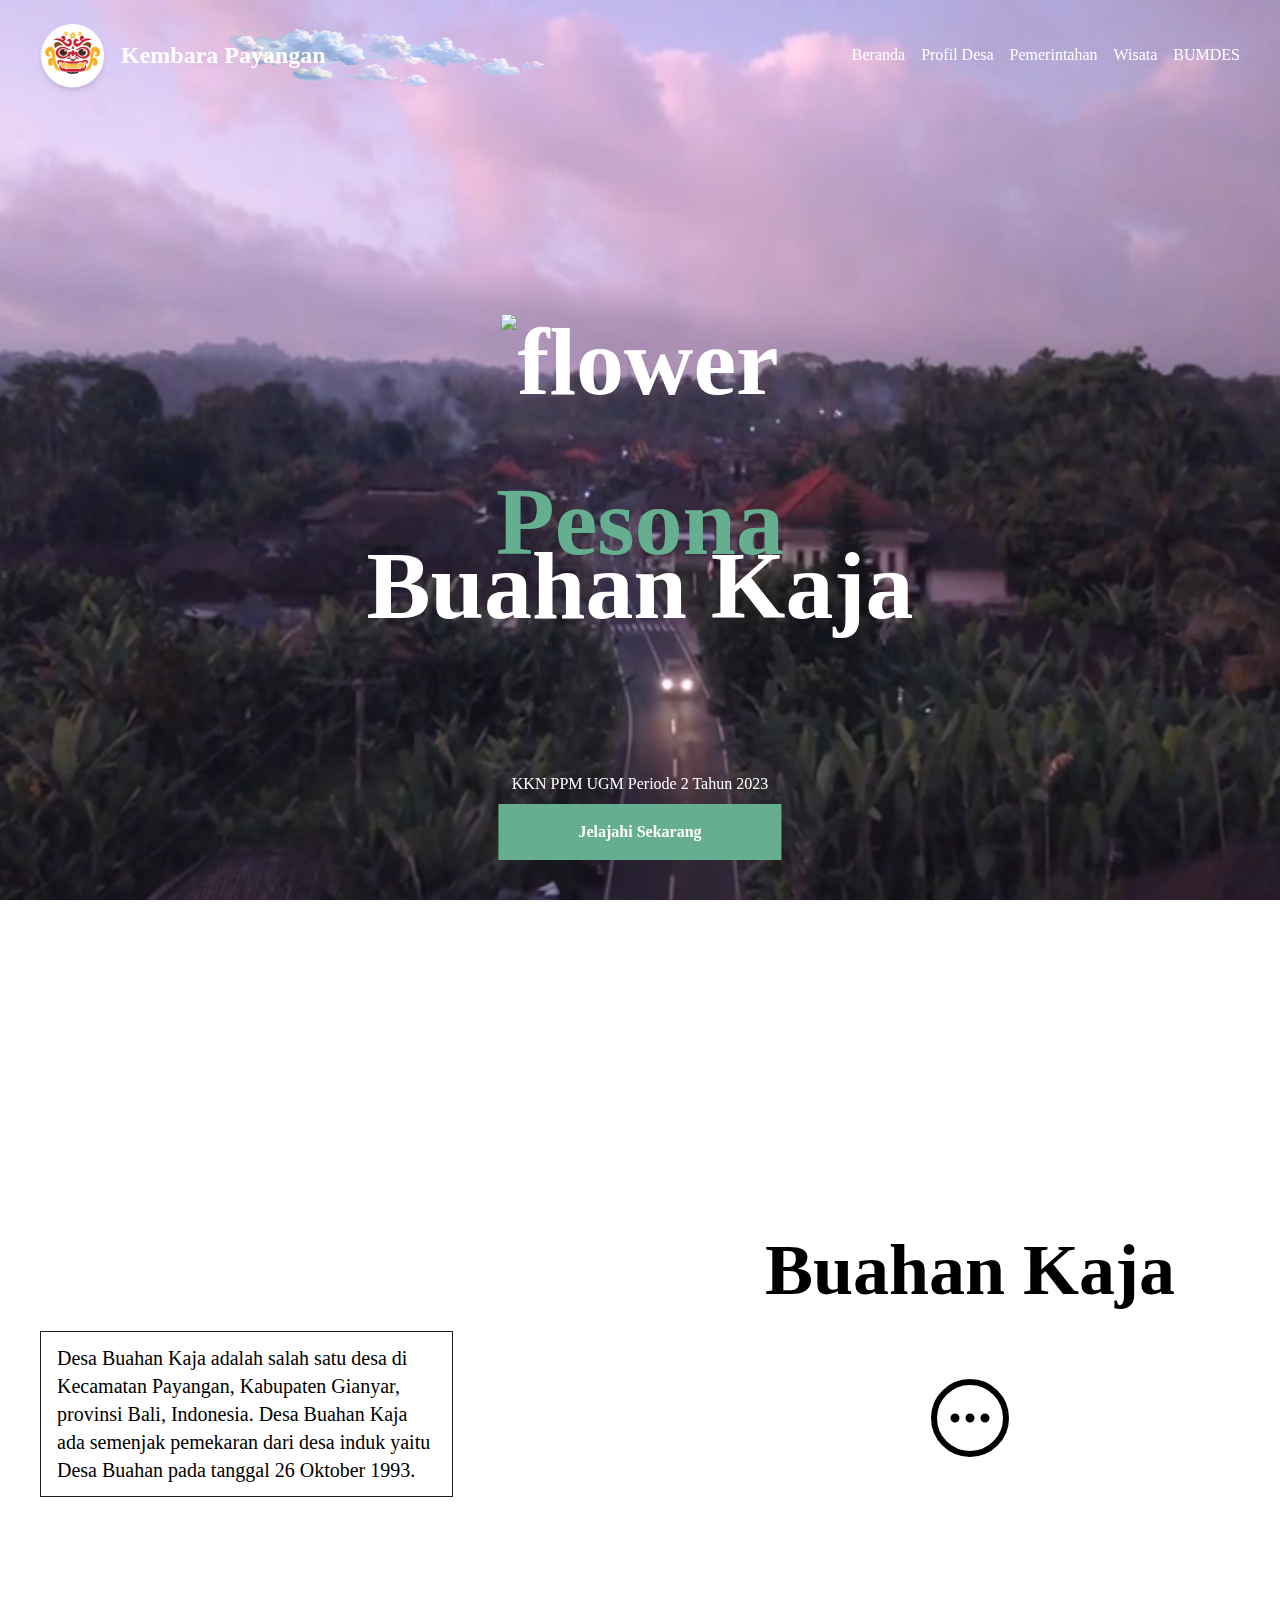
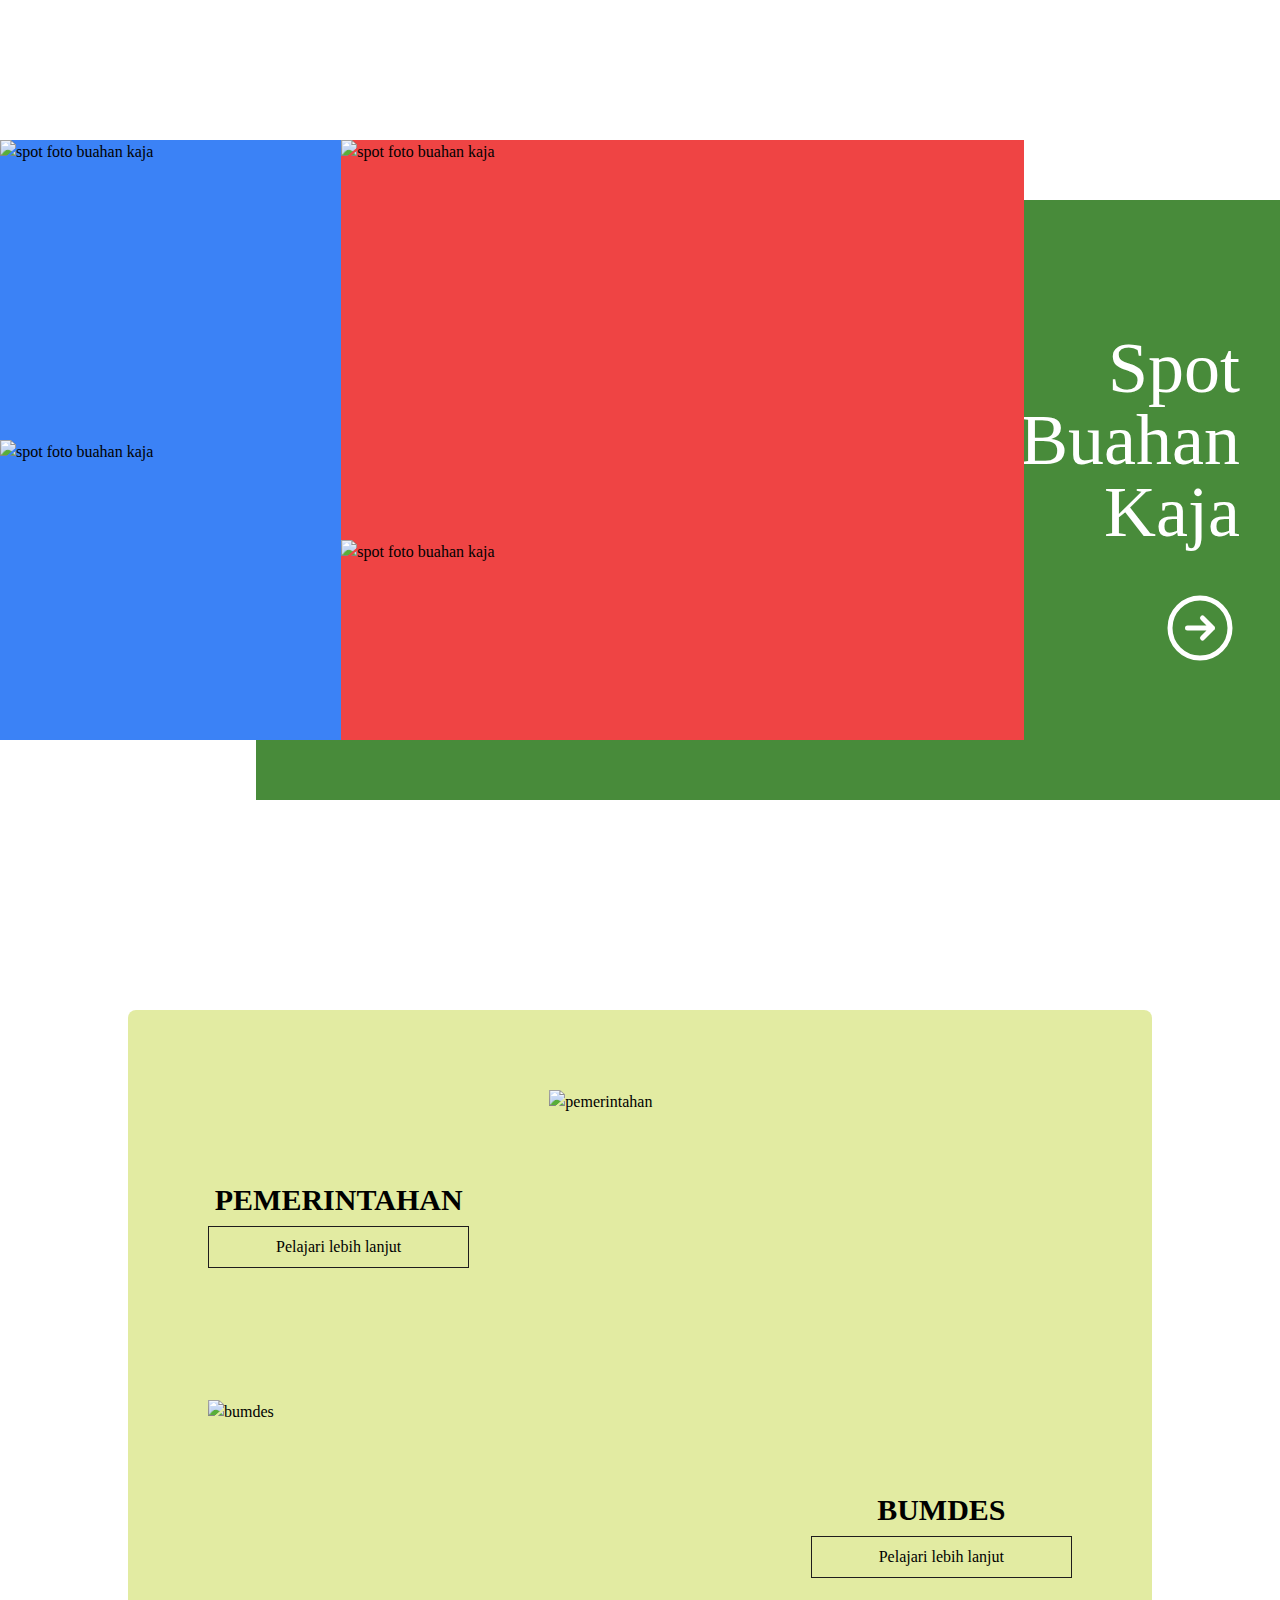
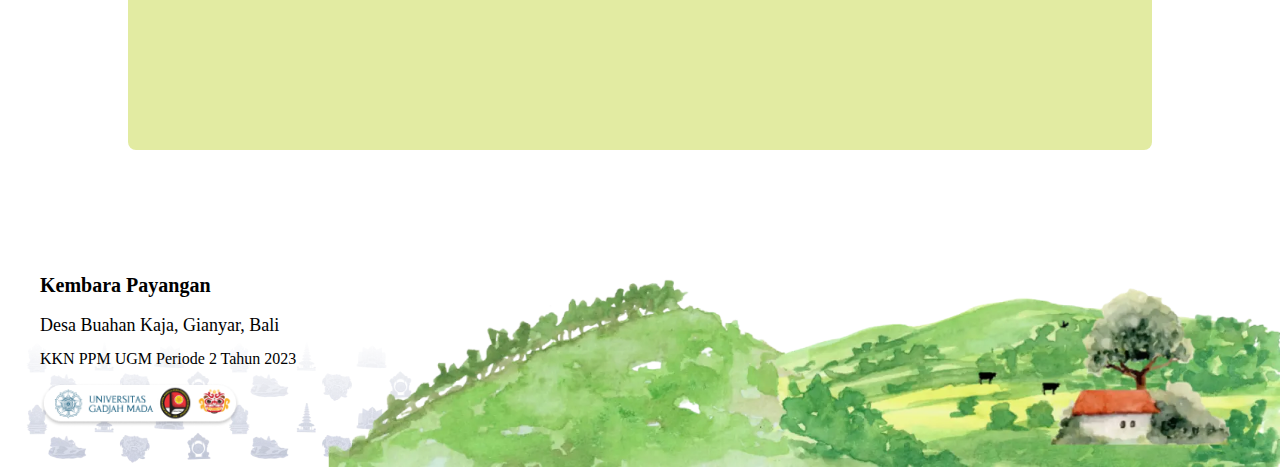
==== commit f3154cbe: "feat(profil): add homepage, profil, and base page" ====
--- a/index.html
+++ b/index.html
@@ -1,10 +1,10 @@
-<!DOCTYPE html>
-<html>
+<!doctype html>
+<html class="scroll-smooth">
 	<head>
 		<meta charset="UTF-8" />
 		<meta name="viewport" content="width=device-width, initial-scale=1.0" />
 
-		<meta name="title" content="Desa Buahan Kaja" />
+		<meta name="title" content="Pesona Buahan Kaja" />
 		<meta
 			name="description"
 			content="Desa Buahan Kaja merupakan salah satu desa di Kecamatan Payangan, Kabupaten Gianyar, provinsi Bali, Indonesia."
@@ -14,27 +14,224 @@
 		<meta http-equiv="Content-Type" content="text/html; charset=utf-8" />
 		<meta name="language" content="Indonesia" />
 
+		<title>Pesona Buahan Kaja</title>
 		<link rel="icon" type="image/x-icon" href="/assets/favicon.ico" />
 		<link href="/assets/css/prod.css" rel="stylesheet" />
 		<link href="/assets/css/font.css" rel="stylesheet" />
 	</head>
 
-	<body>
-		<section class="relative h-screen">
-			<video
-				autoplay
-				muted
-				loop
-				id="background-video"
-				class="absolute top-0 left-0 w-full h-full object-cover"
-			>
+	<body class="font-poppins">
+		<header
+			class="fixed left-0 top-0 z-50 w-full bg-transparent text-c-white transition-colors duration-500 ease-in-out"
+		>
+			<div class="w-full px-10">
+				<nav class="flex items-center justify-between py-4">
+					<div class="flex items-center gap-4">
+						<img src="/assets/images/logo.png" alt="logo" class="rounded-full shadow-md" />
+						<a href="/" class="relative z-10 font-arsenica text-2xl font-bold">Kembara Payangan</a>
+						<img src="/assets/images/sky.png" alt="navbar sky" class="-translate-x-1/4" />
+					</div>
+					<div class="flex gap-4">
+						<a href="/">Beranda</a>
+						<a href="/profil">Profil Desa</a>
+						<a href="/pemerintahan">Pemerintahan</a>
+						<a href="/wisata">Wisata</a>
+						<a href="/bumdes">BUMDES</a>
+					</div>
+				</nav>
+			</div>
+		</header>
+
+		<section class="relative h-screen" id="hero">
+			<video autoplay muted loop id="background-video" class="absolute left-0 top-0 h-full w-full object-cover">
 				<source src="assets/videos/intro.mp4" type="video/mp4" />
 			</video>
-			<div class="absolute top-0 left-0 w-full h-full bg-black opacity-30"></div>
-			<div class="relative z-10 text-c-white font-arsenica">
-				asdasadas
-				<!-- Konten lainnya di dalam section -->
-			</div>
-		</section>
+			<div class="bg--cblack w-fuc- absolute left-0 top-0 h-full opacity-50"></div>
+			<div class="relative z-10 flex h-full items-center justify-center text-c-white">
+				<div class="flex flex-col items-center justify-center text-center font-arsenica text-8xl font-bold">
+					<img src="/assets/images/homepage/flower.png" class="h-60 translate-y-1/3" alt="flower" />
+					<h1 class="relative z-10 text-c-green-400">Pesona</h1>
+					<h1 class="-translate-y-1/3">Buahan Kaja</h1>
+				</div>
+				<div
+					class="absolute bottom-0 left-1/2 flex -translate-x-1/2 flex-col items-center justify-center gap-2"
+				>
+					<p class="text-base">KKN PPM UGM Periode 2 Tahun 2023</p>
+					<a class="font-lg mb-10 bg-primary px-20 py-4 font-semibold" href="#profil">Jelajahi Sekarang</a>
+				</div>
+			</div>
+		</section>
+
+		<section class="flex h-screen" id="profil">
+			<div class="relative flex flex-1 items-center pl-10">
+				<p class="relative z-10 mt-32 w-2/3 border border-c-black bg-white px-4 py-3 text-xl">
+					Desa Buahan Kaja adalah salah satu desa di Kecamatan Payangan, Kabupaten Gianyar, provinsi Bali,
+					Indonesia. Desa Buahan Kaja ada semenjak pemekaran dari desa induk yaitu Desa Buahan pada tanggal 26
+					Oktober 1993.
+				</p>
+				<img
+					alt="peta buahan kaja"
+					class="absolute right-0 top-1/2 w-3/4 -translate-y-3/4 translate-x-[20%]"
+					src="/assets/images/homepage/peta-buahan-kaja.png"
+				/>
+			</div>
+			<div class="flex flex-1 flex-col items-center justify-center gap-16">
+				<h1 class="font-arsenica text-7xl font-semibold">Buahan Kaja</h1>
+				<div class="group flex w-1/2 cursor-pointer items-center justify-center">
+					<span
+						class="max-w-[0px] overflow-hidden whitespace-nowrap text-4xl font-semibold transition-all duration-500 hover:underline group-hover:max-w-full"
+					>
+						Lihat Detail
+					</span>
+					<svg
+						xmlns="http://www.w3.org/2000/svg"
+						fill="none"
+						viewBox="0 0 24 24"
+						stroke-width="1.5"
+						stroke="currentColor"
+						class="aspect-square w-24 transition-all"
+					>
+						<path
+							class="opacity-100 transition-all duration-300 ease-in-out group-hover:opacity-0"
+							stroke-linecap="round"
+							stroke-linejoin="round"
+							d="M8.625 12a.375.375 0 11-.75 0 .375.375 0 01.75 0zm0 0H8.25m4.125 0a.375.375 0 11-.75 0 .375.375 0 01.75 0zm0 0H12m4.125 0a.375.375 0 11-.75 0 .375.375 0 01.75 0zm0 0h-.375M21 12a9 9 0 11-18 0 9 9 0 0118 0z"
+						/>
+						<path
+							class="opacity-0 transition-all duration-300 ease-in-out group-hover:opacity-100"
+							stroke-linecap="round"
+							stroke-linejoin="round"
+							d="M11.25 4.5l7.5 7.5-7.5 7.5m-6-15l7.5 7.5-7.5 7.5"
+						/>
+					</svg>
+				</div>
+			</div>
+		</section>
+
+		<section class="relative -mb-[10vh] flex h-screen justify-end">
+			<div class="absolute left-0 top-0 flex h-2/3 w-4/5 -translate-y-[10%] items-center justify-end bg-red-300">
+				<div class="flex h-full w-1/3 flex-col bg-blue-500">
+					<img
+						src="/assets/images/homepage/spot-1.png"
+						class="h-1/2 object-cover"
+						alt="spot foto buahan kaja"
+					/>
+					<img
+						src="/assets/images/homepage/spot-2.png"
+						class="h-1/2 object-cover"
+						alt="spot foto buahan kaja"
+					/>
+				</div>
+				<div class="flex h-full grow flex-col bg-red-500">
+					<img
+						src="/assets/images/homepage/spot-3.png"
+						class="h-2/3 object-cover"
+						alt="spot foto buahan kaja"
+					/>
+					<img
+						src="/assets/images/homepage/spot-4.png"
+						class="h-1/3 object-cover"
+						alt="spot foto buahan kaja"
+					/>
+				</div>
+			</div>
+			<div class="flex h-2/3 w-4/5 items-center justify-end bg-c-green-500">
+				<div class="flex w-1/4 flex-col items-end gap-10 px-10 text-c-white">
+					<h1 class="text-end font-arsenica text-7xl font-medium">Spot Buahan Kaja</h1>
+					<div class="group flex w-full cursor-pointer items-center justify-end">
+						<svg
+							xmlns="http://www.w3.org/2000/svg"
+							fill="none"
+							viewBox="0 0 24 24"
+							stroke-width="1.5"
+							stroke="currentColor"
+							class="aspect-square w-20 text-c-white"
+						>
+							<path
+								stroke-linecap="round"
+								stroke-linejoin="round"
+								d="M12.75 15l3-3m0 0l-3-3m3 3h-7.5M21 12a9 9 0 11-18 0 9 9 0 0118 0z"
+							/>
+						</svg>
+						<span
+							class="max-w-[0px] overflow-hidden whitespace-nowrap text-3xl font-semibold transition-all duration-500 hover:underline group-hover:max-w-full"
+						>
+							Lihat Detail
+						</span>
+					</div>
+				</div>
+			</div>
+		</section>
+
+		<section class="relative px-[10vw]">
+			<div class="flex flex-col gap-10 rounded-lg bg-c-green-100 px-20 py-20">
+				<div class="flex items-center gap-20">
+					<div class="flex flex-1 flex-col items-center justify-center gap-2">
+						<h1 class="font-arsenica text-3xl font-semibold">PEMERINTAHAN</h1>
+						<button
+							class="w-full border border-c-black py-2 font-medium transition-all duration-500 ease-in-out hover:bg-c-black hover:text-c-white"
+						>
+							Pelajari lebih lanjut
+						</button>
+					</div>
+					<div class="flex-[2]">
+						<img
+							src="/assets/images/homepage/spot-1.png"
+							alt="pemerintahan"
+							class="h-[30vh] w-full object-cover"
+						/>
+					</div>
+				</div>
+				<div class="flex items-center gap-20">
+					<div class="flex-[2]">
+						<img
+							src="/assets/images/homepage/spot-3.png"
+							alt="bumdes"
+							class="h-[30vh] w-full object-cover"
+						/>
+					</div>
+					<div class="flex flex-1 flex-col items-center justify-center gap-2">
+						<h1 class="font-arsenica text-3xl font-semibold">BUMDES</h1>
+						<button
+							class="w-full border border-c-black py-2 font-medium transition-all duration-500 ease-in-out hover:bg-c-black hover:text-c-white"
+						>
+							Pelajari lebih lanjut
+						</button>
+					</div>
+				</div>
+			</div>
+		</section>
+
+		<footer class="relative w-full bg-c-white pt-20">
+			<div class="absolute bottom-0 left-0 flex w-full flex-col gap-3 p-10">
+				<h1 class="text-xl font-semibold">Kembara Payangan</h1>
+				<div class="flex flex-col gap-2">
+					<span class="text-lg font-medium">Desa Buahan Kaja, Gianyar, Bali</span>
+					<span>KKN PPM UGM Periode 2 Tahun 2023</span>
+				</div>
+				<img src="/assets/images/footer-brand.png" alt="brand kembara payangan" class="w-1/6" />
+			</div>
+			<img src="/assets/images/footer.webp" alt="footer background" />
+		</footer>
+
+		<script>
+			window.addEventListener("scroll", function () {
+				const header = document.querySelector("header");
+				const heroSection = document.querySelector("#hero");
+				const heroSectionHeight = heroSection.offsetHeight - 20;
+
+				if (window.pageYOffset > heroSectionHeight) {
+					header.classList.add("bg-c-white");
+					header.classList.add("text-c-black");
+					header.classList.remove("bg-transparent");
+					header.classList.remove("text-c-white");
+				} else {
+					header.classList.remove("bg-c-white");
+					header.classList.remove("text-c-black");
+					header.classList.add("bg-transparent");
+					header.classList.add("text-c-white");
+				}
+			});
+		</script>
 	</body>
 </html>
--- a/assets/css/prod.css
+++ b/assets/css/prod.css
@@ -635,18 +635,50 @@
   inset: -0.25rem;
 }
 
+.bottom-0 {
+  bottom: 0px;
+}
+
 .end-1 {
   inset-inline-end: 0.25rem;
 }
 
+.end-2 {
+  inset-inline-end: 0.5rem;
+}
+
+.end-7 {
+  inset-inline-end: 1.75rem;
+}
+
 .left-0 {
   left: 0px;
 }
 
+.left-1\/2 {
+  left: 50%;
+}
+
+.right-0 {
+  right: 0px;
+}
+
+.start-1 {
+  inset-inline-start: 0.25rem;
+}
+
 .top-0 {
   top: 0px;
 }
 
+.top-1\/2 {
+  top: 50%;
+}
+
+.top-40 {
+  top: 10rem;
+}
+
 .isolate {
   isolation: isolate;
 }
@@ -659,6 +691,10 @@
   z-index: 10;
 }
 
+.z-50 {
+  z-index: 50;
+}
+
 .float-right {
   float: right;
 }
@@ -687,8 +723,34 @@
   clear: none;
 }
 
+.m-1 {
+  margin: 0.25rem;
+}
+
+.mx-auto {
+  margin-left: auto;
+  margin-right: auto;
+}
+
+.-mb-\[10vh\] {
+  margin-bottom: -10vh;
+}
+
+.mb-10 {
+  margin-bottom: 2.5rem;
+}
+
+.me-1 {
+  -webkit-margin-end: 0.25rem;
+          margin-inline-end: 0.25rem;
+}
+
 .mt-2 {
   margin-top: 0.5rem;
+}
+
+.mt-32 {
+  margin-top: 8rem;
 }
 
 .box-border {
@@ -786,10 +848,46 @@
   display: list-item;
 }
 
+.\!hidden {
+  display: none !important;
+}
+
 .hidden {
   display: none;
 }
 
+.aspect-square {
+  aspect-ratio: 1 / 1;
+}
+
+.h-1 {
+  height: 0.25rem;
+}
+
+.h-1\/2 {
+  height: 50%;
+}
+
+.h-1\/3 {
+  height: 33.333333%;
+}
+
+.h-2 {
+  height: 0.5rem;
+}
+
+.h-2\/3 {
+  height: 66.666667%;
+}
+
+.h-60 {
+  height: 15rem;
+}
+
+.h-\[30vh\] {
+  height: 30vh;
+}
+
 .h-full {
   height: 100%;
 }
@@ -798,10 +896,76 @@
   height: 100vh;
 }
 
+.h-fit {
+  height: -moz-fit-content;
+  height: fit-content;
+}
+
+.min-h-screen {
+  min-height: 100vh;
+}
+
+.w-1 {
+  width: 0.25rem;
+}
+
+.w-1\/2 {
+  width: 50%;
+}
+
+.w-1\/3 {
+  width: 33.333333%;
+}
+
+.w-1\/4 {
+  width: 25%;
+}
+
+.w-1\/6 {
+  width: 16.666667%;
+}
+
+.w-2\/3 {
+  width: 66.666667%;
+}
+
+.w-20 {
+  width: 5rem;
+}
+
+.w-24 {
+  width: 6rem;
+}
+
+.w-3\/4 {
+  width: 75%;
+}
+
+.w-4\/5 {
+  width: 80%;
+}
+
 .w-full {
   width: 100%;
 }
 
+.w-fit {
+  width: -moz-fit-content;
+  width: fit-content;
+}
+
+.max-w-\[0px\] {
+  max-width: 0px;
+}
+
+.flex-1 {
+  flex: 1 1 0%;
+}
+
+.flex-\[2\] {
+  flex: 2;
+}
+
 .flex-shrink {
   flex-shrink: 1;
 }
@@ -842,6 +1006,41 @@
   border-collapse: separate;
 }
 
+.-translate-x-1\/2 {
+  --tw-translate-x: -50%;
+  transform: translate(var(--tw-translate-x), var(--tw-translate-y)) rotate(var(--tw-rotate)) skewX(var(--tw-skew-x)) skewY(var(--tw-skew-y)) scaleX(var(--tw-scale-x)) scaleY(var(--tw-scale-y));
+}
+
+.-translate-x-1\/4 {
+  --tw-translate-x: -25%;
+  transform: translate(var(--tw-translate-x), var(--tw-translate-y)) rotate(var(--tw-rotate)) skewX(var(--tw-skew-x)) skewY(var(--tw-skew-y)) scaleX(var(--tw-scale-x)) scaleY(var(--tw-scale-y));
+}
+
+.-translate-y-1\/3 {
+  --tw-translate-y: -33.333333%;
+  transform: translate(var(--tw-translate-x), var(--tw-translate-y)) rotate(var(--tw-rotate)) skewX(var(--tw-skew-x)) skewY(var(--tw-skew-y)) scaleX(var(--tw-scale-x)) scaleY(var(--tw-scale-y));
+}
+
+.-translate-y-3\/4 {
+  --tw-translate-y: -75%;
+  transform: translate(var(--tw-translate-x), var(--tw-translate-y)) rotate(var(--tw-rotate)) skewX(var(--tw-skew-x)) skewY(var(--tw-skew-y)) scaleX(var(--tw-scale-x)) scaleY(var(--tw-scale-y));
+}
+
+.-translate-y-\[10\%\] {
+  --tw-translate-y: -10%;
+  transform: translate(var(--tw-translate-x), var(--tw-translate-y)) rotate(var(--tw-rotate)) skewX(var(--tw-skew-x)) skewY(var(--tw-skew-y)) scaleX(var(--tw-scale-x)) scaleY(var(--tw-scale-y));
+}
+
+.translate-x-\[20\%\] {
+  --tw-translate-x: 20%;
+  transform: translate(var(--tw-translate-x), var(--tw-translate-y)) rotate(var(--tw-rotate)) skewX(var(--tw-skew-x)) skewY(var(--tw-skew-y)) scaleX(var(--tw-scale-x)) scaleY(var(--tw-scale-y));
+}
+
+.translate-y-1\/3 {
+  --tw-translate-y: 33.333333%;
+  transform: translate(var(--tw-translate-x), var(--tw-translate-y)) rotate(var(--tw-rotate)) skewX(var(--tw-skew-x)) skewY(var(--tw-skew-y)) scaleX(var(--tw-scale-x)) scaleY(var(--tw-scale-y));
+}
+
 .\!transform {
   transform: translate(var(--tw-translate-x), var(--tw-translate-y)) rotate(var(--tw-rotate)) skewX(var(--tw-skew-x)) skewY(var(--tw-skew-y)) scaleX(var(--tw-scale-x)) scaleY(var(--tw-scale-y)) !important;
 }
@@ -860,6 +1059,10 @@
 
 .transform-none {
   transform: none;
+}
+
+.cursor-pointer {
+  cursor: pointer;
 }
 
 .touch-auto {
@@ -1005,6 +1208,14 @@
   list-style-position: outside;
 }
 
+.list-decimal {
+  list-style-type: decimal;
+}
+
+.list-disc {
+  list-style-type: disc;
+}
+
 .appearance-none {
   -webkit-appearance: none;
      -moz-appearance: none;
@@ -1314,6 +1525,38 @@
   justify-items: stretch;
 }
 
+.gap-10 {
+  gap: 2.5rem;
+}
+
+.gap-16 {
+  gap: 4rem;
+}
+
+.gap-2 {
+  gap: 0.5rem;
+}
+
+.gap-20 {
+  gap: 5rem;
+}
+
+.gap-3 {
+  gap: 0.75rem;
+}
+
+.gap-4 {
+  gap: 1rem;
+}
+
+.gap-12 {
+  gap: 3rem;
+}
+
+.gap-40 {
+  gap: 10rem;
+}
+
 .space-x-2 > :not([hidden]) ~ :not([hidden]) {
   --tw-space-x-reverse: 0;
   margin-right: calc(0.5rem * var(--tw-space-x-reverse));
@@ -1614,6 +1857,14 @@
   border-radius: 0.25rem;
 }
 
+.rounded-full {
+  border-radius: 9999px;
+}
+
+.rounded-lg {
+  border-radius: 0.5rem;
+}
+
 .rounded-b {
   border-bottom-right-radius: 0.25rem;
   border-bottom-left-radius: 0.25rem;
@@ -1738,14 +1989,68 @@
   border-style: none;
 }
 
+.border-c-black {
+  --tw-border-opacity: 1;
+  border-color: rgb(30 28 28 / var(--tw-border-opacity));
+}
+
 .bg-\[rgb\(255\2c 0\2c 0\)\] {
   --tw-bg-opacity: 1;
   background-color: rgb(255 0 0 / var(--tw-bg-opacity));
 }
 
-.bg-black {
+.bg-blue-500 {
   --tw-bg-opacity: 1;
-  background-color: rgb(0 0 0 / var(--tw-bg-opacity));
+  background-color: rgb(59 130 246 / var(--tw-bg-opacity));
+}
+
+.bg-c-green-100 {
+  --tw-bg-opacity: 1;
+  background-color: rgb(226 235 162 / var(--tw-bg-opacity));
+}
+
+.bg-c-green-500 {
+  --tw-bg-opacity: 1;
+  background-color: rgb(72 139 58 / var(--tw-bg-opacity));
+}
+
+.bg-c-white {
+  --tw-bg-opacity: 1;
+  background-color: rgb(255 255 255 / var(--tw-bg-opacity));
+}
+
+.bg-primary {
+  --tw-bg-opacity: 1;
+  background-color: rgb(101 175 144 / var(--tw-bg-opacity));
+}
+
+.bg-red-300 {
+  --tw-bg-opacity: 1;
+  background-color: rgb(252 165 165 / var(--tw-bg-opacity));
+}
+
+.bg-red-500 {
+  --tw-bg-opacity: 1;
+  background-color: rgb(239 68 68 / var(--tw-bg-opacity));
+}
+
+.bg-transparent {
+  background-color: transparent;
+}
+
+.bg-white {
+  --tw-bg-opacity: 1;
+  background-color: rgb(255 255 255 / var(--tw-bg-opacity));
+}
+
+.bg-slate-200 {
+  --tw-bg-opacity: 1;
+  background-color: rgb(226 232 240 / var(--tw-bg-opacity));
+}
+
+.bg-slate-100 {
+  --tw-bg-opacity: 1;
+  background-color: rgb(241 245 249 / var(--tw-bg-opacity));
 }
 
 .decoration-slice {
@@ -1858,6 +2163,93 @@
      object-fit: scale-down;
 }
 
+.p-1 {
+  padding: 0.25rem;
+}
+
+.p-10 {
+  padding: 2.5rem;
+}
+
+.px-10 {
+  padding-left: 2.5rem;
+  padding-right: 2.5rem;
+}
+
+.px-20 {
+  padding-left: 5rem;
+  padding-right: 5rem;
+}
+
+.px-4 {
+  padding-left: 1rem;
+  padding-right: 1rem;
+}
+
+.px-\[10vw\] {
+  padding-left: 10vw;
+  padding-right: 10vw;
+}
+
+.py-2 {
+  padding-top: 0.5rem;
+  padding-bottom: 0.5rem;
+}
+
+.py-20 {
+  padding-top: 5rem;
+  padding-bottom: 5rem;
+}
+
+.py-3 {
+  padding-top: 0.75rem;
+  padding-bottom: 0.75rem;
+}
+
+.py-4 {
+  padding-top: 1rem;
+  padding-bottom: 1rem;
+}
+
+.px-40 {
+  padding-left: 10rem;
+  padding-right: 10rem;
+}
+
+.px-\[20vw\] {
+  padding-left: 20vw;
+  padding-right: 20vw;
+}
+
+.pe-1 {
+  -webkit-padding-end: 0.25rem;
+          padding-inline-end: 0.25rem;
+}
+
+.pl-10 {
+  padding-left: 2.5rem;
+}
+
+.pt-20 {
+  padding-top: 5rem;
+}
+
+.pt-\[30vh\] {
+  padding-top: 30vh;
+}
+
+.pr-20 {
+  padding-right: 5rem;
+}
+
+.pr-40 {
+  padding-right: 10rem;
+}
+
+.pl-4 {
+  padding-left: 1rem;
+}
+
 .text-left {
   text-align: left;
 }
@@ -1915,11 +2307,73 @@
 }
 
 .font-arsenica {
-  font-family: ArsenicaTrial, sans-serif;
+  font-family: ArsenicaTrial;
+}
+
+.font-poppins {
+  font-family: Poppins;
+}
+
+.text-2xl {
+  font-size: 1.5rem;
+  line-height: 2rem;
+}
+
+.text-3xl {
+  font-size: 1.875rem;
+  line-height: 2.25rem;
+}
+
+.text-4xl {
+  font-size: 2.25rem;
+  line-height: 2.5rem;
+}
+
+.text-7xl {
+  font-size: 4.5rem;
+  line-height: 1;
+}
+
+.text-8xl {
+  font-size: 6rem;
+  line-height: 1;
+}
+
+.text-base {
+  font-size: 1rem;
+  line-height: 1.5rem;
+}
+
+.text-lg {
+  font-size: 1.125rem;
+  line-height: 1.75rem;
+}
+
+.text-xl {
+  font-size: 1.25rem;
+  line-height: 1.75rem;
+}
+
+.text-6xl {
+  font-size: 3.75rem;
+  line-height: 1;
+}
+
+.text-5xl {
+  font-size: 3rem;
+  line-height: 1;
 }
 
 .font-bold {
   font-weight: 700;
+}
+
+.font-medium {
+  font-weight: 500;
+}
+
+.font-semibold {
+  font-weight: 600;
 }
 
 .uppercase {
@@ -1999,6 +2453,16 @@
   color: rgb(59 130 246 / var(--tw-text-opacity));
 }
 
+.text-c-black {
+  --tw-text-opacity: 1;
+  color: rgb(30 28 28 / var(--tw-text-opacity));
+}
+
+.text-c-green-400 {
+  --tw-text-opacity: 1;
+  color: rgb(101 175 144 / var(--tw-text-opacity));
+}
+
 .text-c-white {
   --tw-text-opacity: 1;
   color: rgb(255 255 255 / var(--tw-text-opacity));
@@ -2050,8 +2514,16 @@
   -moz-osx-font-smoothing: auto;
 }
 
-.opacity-30 {
-  opacity: 0.3;
+.opacity-0 {
+  opacity: 0;
+}
+
+.opacity-100 {
+  opacity: 1;
+}
+
+.opacity-50 {
+  opacity: 0.5;
 }
 
 .bg-blend-normal {
@@ -2195,6 +2667,12 @@
 .shadow {
   --tw-shadow: 0 1px 3px 0 rgb(0 0 0 / 0.1), 0 1px 2px -1px rgb(0 0 0 / 0.1);
   --tw-shadow-colored: 0 1px 3px 0 var(--tw-shadow-color), 0 1px 2px -1px var(--tw-shadow-color);
+  box-shadow: var(--tw-ring-offset-shadow, 0 0 #0000), var(--tw-ring-shadow, 0 0 #0000), var(--tw-shadow);
+}
+
+.shadow-md {
+  --tw-shadow: 0 4px 6px -1px rgb(0 0 0 / 0.1), 0 2px 4px -2px rgb(0 0 0 / 0.1);
+  --tw-shadow-colored: 0 4px 6px -1px var(--tw-shadow-color), 0 2px 4px -2px var(--tw-shadow-color);
   box-shadow: var(--tw-ring-offset-shadow, 0 0 #0000), var(--tw-ring-shadow, 0 0 #0000), var(--tw-shadow);
 }
 
@@ -2308,6 +2786,26 @@
   transition-duration: 150ms;
 }
 
+.transition-all {
+  transition-property: all;
+  transition-timing-function: cubic-bezier(0.4, 0, 0.2, 1);
+  transition-duration: 150ms;
+}
+
+.transition-colors {
+  transition-property: color, background-color, border-color, text-decoration-color, fill, stroke;
+  transition-timing-function: cubic-bezier(0.4, 0, 0.2, 1);
+  transition-duration: 150ms;
+}
+
+.duration-300 {
+  transition-duration: 300ms;
+}
+
+.duration-500 {
+  transition-duration: 500ms;
+}
+
 .ease-in {
   transition-timing-function: cubic-bezier(0.4, 0, 1, 1);
 }
@@ -2323,6 +2821,10 @@
 .content-\[\'this-is-also-valid\]-weirdly-enough\'\] {
   --tw-content: 'this-is-also-valid]-weirdly-enough';
   content: var(--tw-content);
+}
+
+.\[a-zA-Z0-9\:\\\\-\\\\\._\$\] {
+  a-z-a--z0-9: \\-\\. $;
 }
 
 @media (min-width: 640px) {
@@ -2361,8 +2863,22 @@
   }
 }
 
+.hover\:bg-c-black:hover {
+  --tw-bg-opacity: 1;
+  background-color: rgb(30 28 28 / var(--tw-bg-opacity));
+}
+
 .hover\:font-bold:hover {
   font-weight: 700;
+}
+
+.hover\:text-c-white:hover {
+  --tw-text-opacity: 1;
+  color: rgb(255 255 255 / var(--tw-text-opacity));
+}
+
+.hover\:underline:hover {
+  text-decoration-line: underline;
 }
 
 .before\:hover\:text-center:hover::before {
@@ -2381,6 +2897,18 @@
 
 .hover\:focus\:text-center:focus:hover {
   text-align: center;
+}
+
+.group:hover .group-hover\:max-w-full {
+  max-width: 100%;
+}
+
+.group:hover .group-hover\:opacity-0 {
+  opacity: 0;
+}
+
+.group:hover .group-hover\:opacity-100 {
+  opacity: 1;
 }
 
 @media (min-width: 640px) {
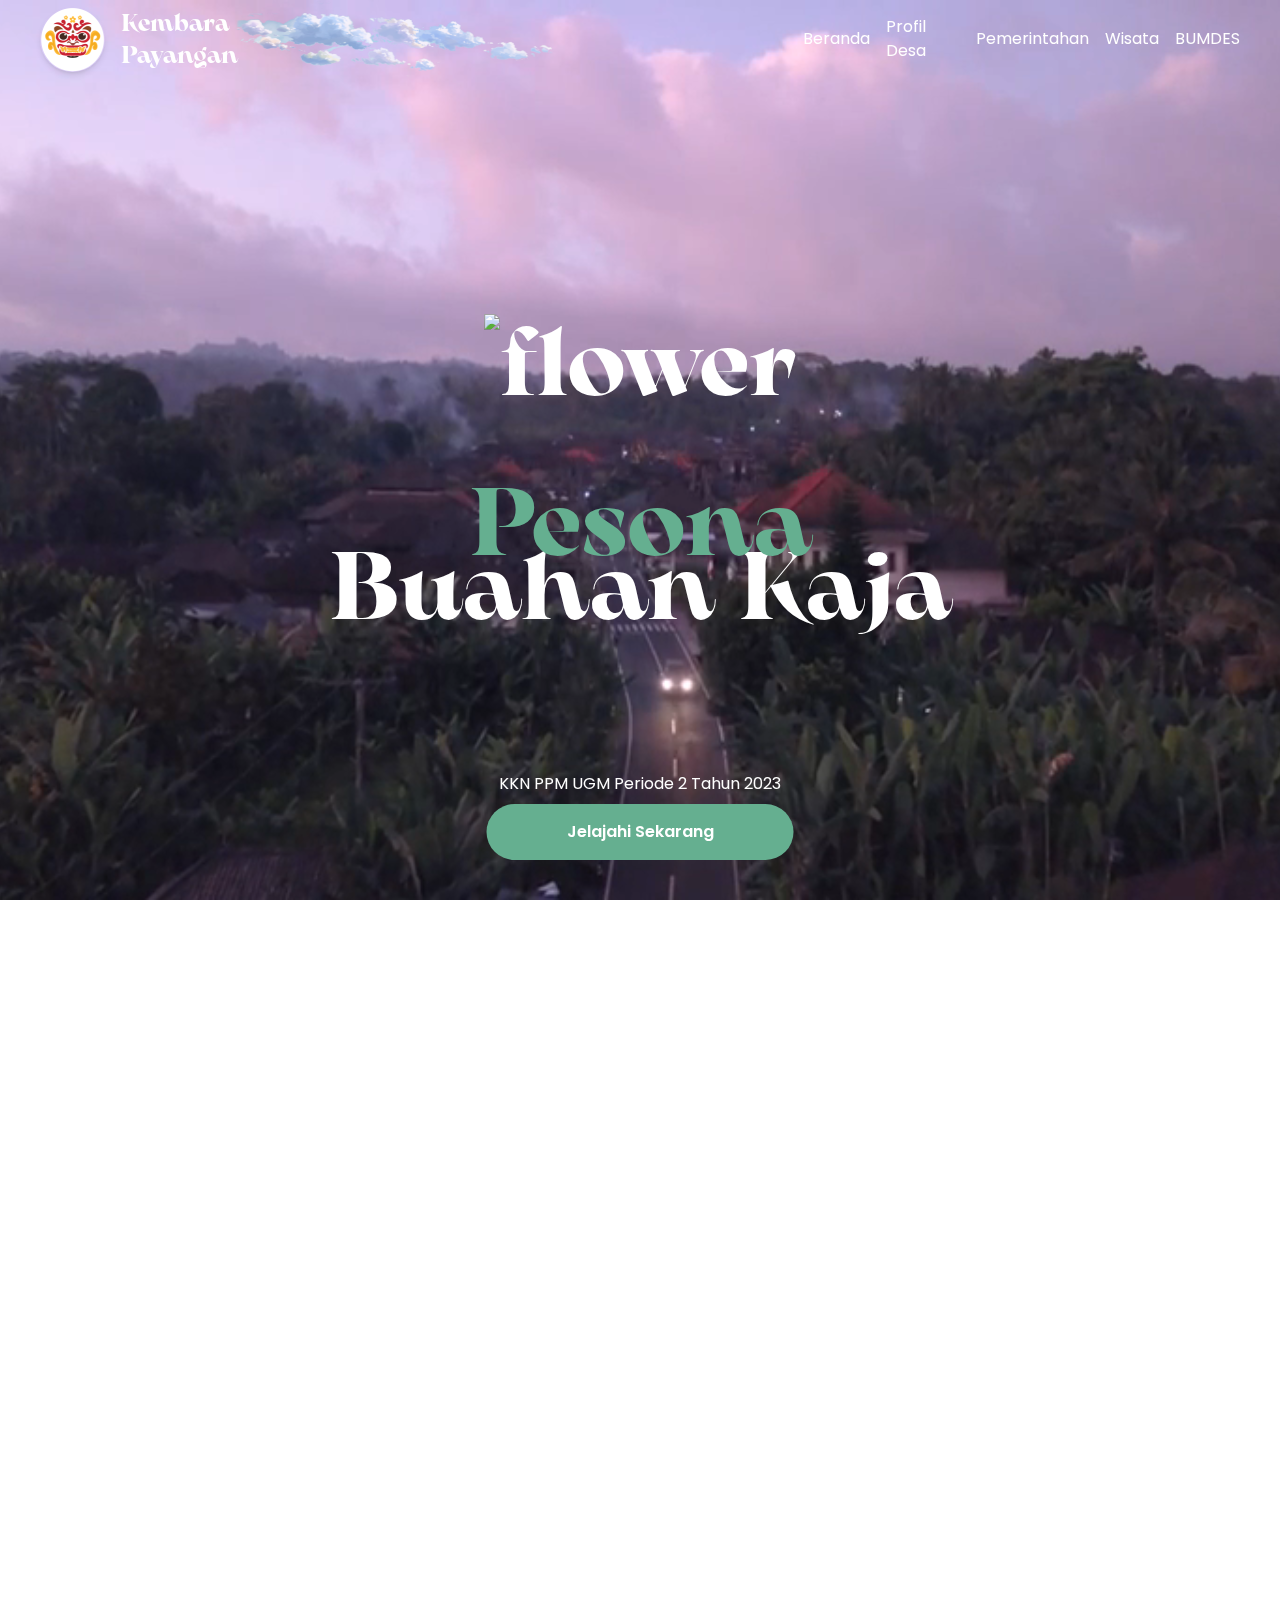
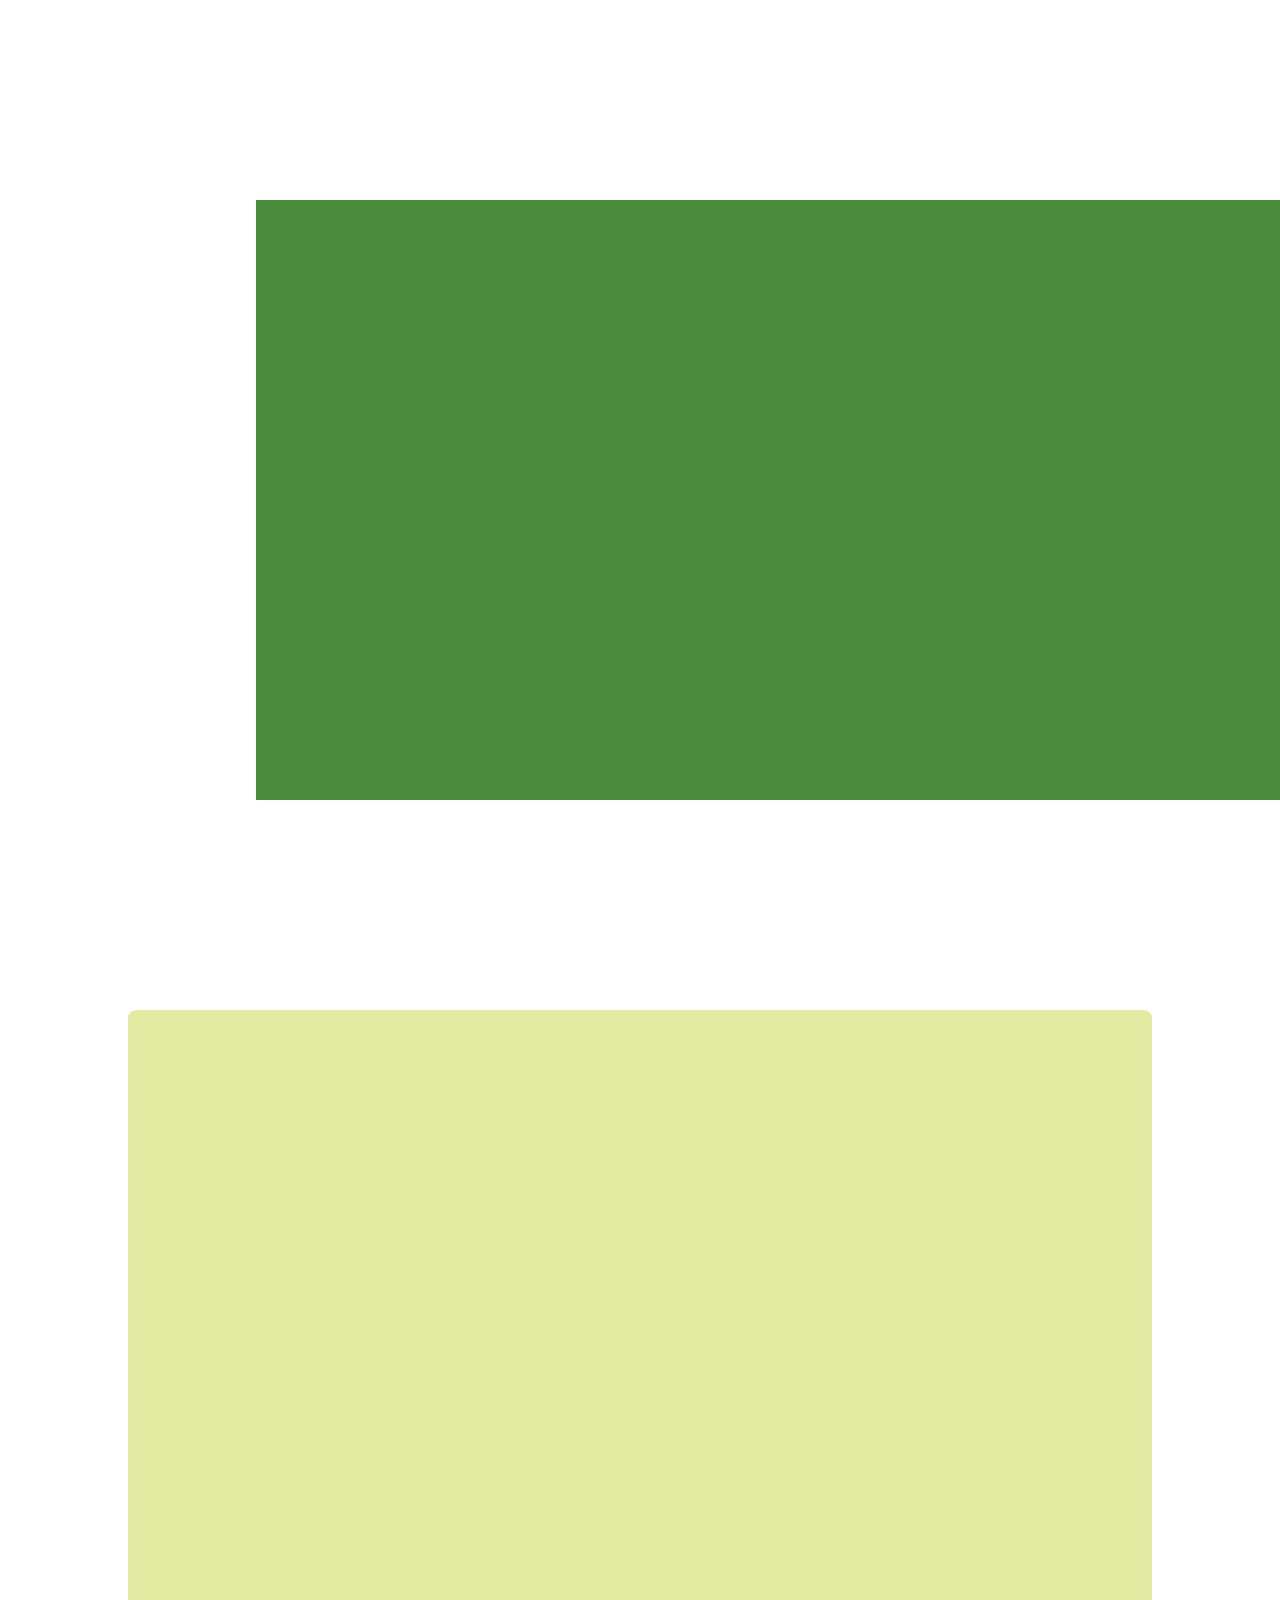
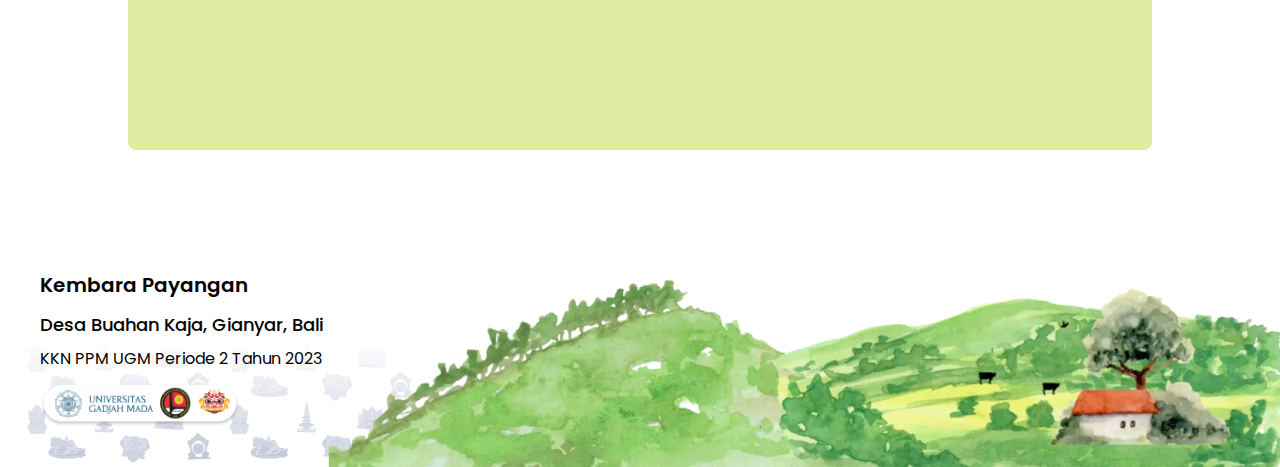
==== commit ca7a0c87: "feat: add animate" ====
--- a/index.html
+++ b/index.html
@@ -17,26 +17,71 @@
 		<title>Pesona Buahan Kaja</title>
 		<link rel="icon" type="image/x-icon" href="/assets/favicon.ico" />
 		<link href="/assets/css/prod.css" rel="stylesheet" />
-		<link href="/assets/css/font.css" rel="stylesheet" />
+		<link href="/assets/css/index.css" rel="stylesheet" />
+		<link rel="stylesheet" href="https://unpkg.com/aos@next/dist/aos.css" />
 	</head>
 
-	<body class="font-poppins">
-		<header
-			class="fixed left-0 top-0 z-50 w-full bg-transparent text-c-white transition-colors duration-500 ease-in-out"
-		>
-			<div class="w-full px-10">
-				<nav class="flex items-center justify-between py-4">
-					<div class="flex items-center gap-4">
-						<img src="/assets/images/logo.png" alt="logo" class="rounded-full shadow-md" />
-						<a href="/" class="relative z-10 font-arsenica text-2xl font-bold">Kembara Payangan</a>
-						<img src="/assets/images/sky.png" alt="navbar sky" class="-translate-x-1/4" />
-					</div>
-					<div class="flex gap-4">
-						<a href="/">Beranda</a>
-						<a href="/profil">Profil Desa</a>
-						<a href="/pemerintahan">Pemerintahan</a>
-						<a href="/wisata">Wisata</a>
-						<a href="/bumdes">BUMDES</a>
+	<body class="max-w-screen overflow-x-hidden font-poppins">
+		<header class="fixed left-0 top-0 z-50 w-full bg-transparent text-c-white">
+			<div class="w-full">
+				<nav class="flex flex-col items-center justify-between lg:flex-row">
+					<div
+						class="flex w-full justify-between px-4 py-4 transition-colors duration-500 ease-in-out lg:!py-0 lg:px-10"
+						id="topheader"
+					>
+						<div class="flex items-center gap-4">
+							<img
+								src="/assets/images/logo.png"
+								alt="logo"
+								class="aspect-square w-10 rounded-full shadow-md lg:w-fit"
+							/>
+							<a href="/" class="text-basae relative z-10 font-arsenica font-bold lg:text-2xl"
+								>Kembara Payangan</a
+							>
+							<img
+								src="/assets/images/sky.png"
+								alt="navbar sky"
+								class="hidden -translate-x-1/4 lg:block"
+							/>
+						</div>
+						<div class="hidden items-center gap-4 lg:flex">
+							<a href="/">Beranda</a>
+							<a href="/profil">Profil Desa</a>
+							<a href="/pemerintahan">Pemerintahan</a>
+							<a href="/wisata">Wisata</a>
+							<a href="/bumdes">BUMDES</a>
+						</div>
+						<button class="px-2 py-1 text-c-white lg:hidden" id="navbarButton">
+							<svg
+								class="h-5 w-5"
+								aria-hidden="true"
+								xmlns="http://www.w3.org/2000/svg"
+								fill="none"
+								viewBox="0 0 17 14"
+							>
+								<path
+									stroke="currentColor"
+									stroke-linecap="round"
+									stroke-linejoin="round"
+									stroke-width="2"
+									d="M1 1h15M1 7h15M1 13h15"
+								/>
+							</svg>
+						</button>
+					</div>
+					<div id="navbarDropdown" class="flex hidden w-full flex-col text-c-black">
+						<a class="bg-c-white px-6 pb-2 pt-4 hover:bg-c-black hover:text-c-white" href="/">Beranda</a>
+						<a class="bg-c-white px-6 py-2 hover:bg-c-black hover:text-c-white" href="/profil"
+							>Profil Desa</a
+						>
+						<a class="bg-c-white px-6 py-2 hover:bg-c-black hover:text-c-white" href="/pemerintahan"
+							>Pemerintahan</a
+						>
+						<a class="bg-c-white px-6 py-2 hover:bg-c-black hover:text-c-white" href="/wisata">Wisata</a>
+						<a class="bg-c-white px-6 pb-4 pt-2 hover:bg-c-black hover:text-c-white" href="/bumdes"
+							>BUMDES</a
+						>
+						<div id="navbarDropdownOverlay" class="min-h-screen w-full"></div>
 					</div>
 				</nav>
 			</div>
@@ -48,36 +93,61 @@
 			</video>
 			<div class="bg--cblack w-fuc- absolute left-0 top-0 h-full opacity-50"></div>
 			<div class="relative z-10 flex h-full items-center justify-center text-c-white">
-				<div class="flex flex-col items-center justify-center text-center font-arsenica text-8xl font-bold">
-					<img src="/assets/images/homepage/flower.png" class="h-60 translate-y-1/3" alt="flower" />
+				<div
+					class="flex flex-col items-center justify-center text-center font-arsenica text-4xl font-bold lg:text-8xl"
+				>
+					<div class="floating">
+						<img
+							src="/assets/images/homepage/flower.png"
+							class="h-40 translate-y-1/4 lg:h-60 lg:translate-y-1/3"
+							alt="flower"
+						/>
+					</div>
 					<h1 class="relative z-10 text-c-green-400">Pesona</h1>
 					<h1 class="-translate-y-1/3">Buahan Kaja</h1>
 				</div>
 				<div
-					class="absolute bottom-0 left-1/2 flex -translate-x-1/2 flex-col items-center justify-center gap-2"
+					class="absolute bottom-0 left-1/2 flex w-full -translate-x-1/2 flex-col items-center justify-center gap-2 lg:w-fit"
 				>
-					<p class="text-base">KKN PPM UGM Periode 2 Tahun 2023</p>
-					<a class="font-lg mb-10 bg-primary px-20 py-4 font-semibold" href="#profil">Jelajahi Sekarang</a>
+					<p class="text-xs lg:text-base">KKN PPM UGM Periode 2 Tahun 2023</p>
+					<a
+						class="mb-10 w-fit rounded-full bg-primary px-6 py-2 text-sm font-medium lg:px-20 lg:py-4 lg:text-base lg:font-semibold"
+						href="#profil"
+						>Jelajahi Sekarang</a
+					>
 				</div>
 			</div>
 		</section>
 
-		<section class="flex h-screen" id="profil">
-			<div class="relative flex flex-1 items-center pl-10">
-				<p class="relative z-10 mt-32 w-2/3 border border-c-black bg-white px-4 py-3 text-xl">
+		<section class="flex flex-col-reverse gap-10 py-20 lg:h-screen lg:flex-row lg:gap-0 lg:py-0" id="profil">
+			<div class="relative flex flex-col-reverse items-center gap-10 lg:flex-1 lg:flex-row lg:gap-0 lg:pl-10">
+				<a class="underline lg:hidden" href="/profil">Lihat detail</a>
+				<p
+					class="relative z-10 mt-10 w-2/3 border border-c-black bg-white px-4 py-3 text-base lg:mt-32 lg:text-xl"
+					data-aos="fade-right"
+				>
 					Desa Buahan Kaja adalah salah satu desa di Kecamatan Payangan, Kabupaten Gianyar, provinsi Bali,
 					Indonesia. Desa Buahan Kaja ada semenjak pemekaran dari desa induk yaitu Desa Buahan pada tanggal 26
 					Oktober 1993.
 				</p>
-				<img
-					alt="peta buahan kaja"
-					class="absolute right-0 top-1/2 w-3/4 -translate-y-3/4 translate-x-[20%]"
-					src="/assets/images/homepage/peta-buahan-kaja.png"
-				/>
-			</div>
-			<div class="flex flex-1 flex-col items-center justify-center gap-16">
-				<h1 class="font-arsenica text-7xl font-semibold">Buahan Kaja</h1>
-				<div class="group flex w-1/2 cursor-pointer items-center justify-center">
+				<div
+					class="right-0 top-1/2 w-3/4 lg:absolute lg:-translate-y-3/4 lg:translate-x-[20%]"
+					data-aos="zoom-out-up"
+				>
+					<img
+						class="right-0 top-1/2 w-3/4 lg:absolute lg:-translate-y-3/4 lg:translate-x-[20%]"
+						alt="peta buahan kaja"
+						src="/assets/images/homepage/peta-buahan-kaja.png"
+					/>
+				</div>
+			</div>
+			<div
+				class="flex flex-col items-center justify-center gap-4 lg:flex-1 lg:gap-16"
+				data-aos="fade-left"
+				data-aos-duration="1000"
+			>
+				<h1 class="font-arsenica text-4xl font-semibold lg:text-7xl">Buahan Kaja</h1>
+				<a href="/profil" class="group hidden w-1/2 cursor-pointer items-center justify-center lg:flex">
 					<span
 						class="max-w-[0px] overflow-hidden whitespace-nowrap text-4xl font-semibold transition-all duration-500 hover:underline group-hover:max-w-full"
 					>
@@ -104,13 +174,16 @@
 							d="M11.25 4.5l7.5 7.5-7.5 7.5m-6-15l7.5 7.5-7.5 7.5"
 						/>
 					</svg>
-				</div>
+				</a>
 			</div>
 		</section>
 
-		<section class="relative -mb-[10vh] flex h-screen justify-end">
-			<div class="absolute left-0 top-0 flex h-2/3 w-4/5 -translate-y-[10%] items-center justify-end bg-red-300">
-				<div class="flex h-full w-1/3 flex-col bg-blue-500">
+		<section class="relative mt-10 flex h-screen flex-col justify-end lg:-mb-[10vh] lg:mt-0 lg:flex-row">
+			<div
+				data-aos="fade-up"
+				class="left-0 top-0 flex h-full items-center justify-end bg-red-300 lg:absolute lg:h-2/3 lg:w-4/5 lg:-translate-y-[10%]"
+			>
+				<div class="flex h-full flex-col bg-blue-500 lg:w-1/3">
 					<img
 						src="/assets/images/homepage/spot-1.png"
 						class="h-1/2 object-cover"
@@ -135,10 +208,17 @@
 					/>
 				</div>
 			</div>
-			<div class="flex h-2/3 w-4/5 items-center justify-end bg-c-green-500">
-				<div class="flex w-1/4 flex-col items-end gap-10 px-10 text-c-white">
-					<h1 class="text-end font-arsenica text-7xl font-medium">Spot Buahan Kaja</h1>
-					<div class="group flex w-full cursor-pointer items-center justify-end">
+			<div class="flex h-1/3 items-center justify-center bg-c-green-500 lg:h-2/3 lg:w-4/5 lg:justify-end">
+				<div class="flex flex-col items-center gap-10 text-c-white lg:w-1/4 lg:items-end lg:px-10">
+					<h1 class="font-arsenica text-3xl font-medium lg:text-end lg:text-7xl" data-aos="fade-right">
+						Spot Buahan Kaja
+					</h1>
+					<a href="/wisata" class="underline lg:hidden" data-aos="fade-right">Lihat Detail</a>
+					<a
+						href="/wisata"
+						class="group hidden w-full cursor-pointer items-center justify-end lg:flex"
+						data-aos="fade-right"
+					>
 						<svg
 							xmlns="http://www.w3.org/2000/svg"
 							fill="none"
@@ -158,80 +238,77 @@
 						>
 							Lihat Detail
 						</span>
-					</div>
+					</a>
 				</div>
 			</div>
 		</section>
 
-		<section class="relative px-[10vw]">
-			<div class="flex flex-col gap-10 rounded-lg bg-c-green-100 px-20 py-20">
-				<div class="flex items-center gap-20">
+		<section class="relative px-[10vw] py-20 lg:py-0">
+			<div class="flex flex-col gap-10 rounded-lg py-10 lg:bg-c-green-100 lg:px-10 lg:px-20 lg:py-20">
+				<div class="flex flex-col-reverse items-center gap-4 lg:flex-row lg:gap-20">
 					<div class="flex flex-1 flex-col items-center justify-center gap-2">
-						<h1 class="font-arsenica text-3xl font-semibold">PEMERINTAHAN</h1>
-						<button
-							class="w-full border border-c-black py-2 font-medium transition-all duration-500 ease-in-out hover:bg-c-black hover:text-c-white"
+						<h1 class="font-arsenica text-xl font-semibold lg:text-3xl" data-aos="zoom-out-up">
+							PEMERINTAHAN
+						</h1>
+						<a
+							href="/pemerintahan"
+							class="w-full border border-c-black px-2 py-1 text-center text-sm transition-all duration-500 ease-in-out hover:bg-c-black hover:text-c-white lg:py-2 lg:text-base lg:font-medium"
+							data-aos="zoom-out-up"
 						>
 							Pelajari lebih lanjut
-						</button>
+						</a>
 					</div>
 					<div class="flex-[2]">
 						<img
 							src="/assets/images/homepage/spot-1.png"
 							alt="pemerintahan"
 							class="h-[30vh] w-full object-cover"
-						/>
-					</div>
-				</div>
-				<div class="flex items-center gap-20">
+							data-aos="fade-up"
+						/>
+					</div>
+				</div>
+				<div class="flex flex-col items-center gap-4 lg:flex-row lg:gap-20">
 					<div class="flex-[2]">
 						<img
 							src="/assets/images/homepage/spot-3.png"
 							alt="bumdes"
 							class="h-[30vh] w-full object-cover"
+							data-aos="fade-up"
 						/>
 					</div>
 					<div class="flex flex-1 flex-col items-center justify-center gap-2">
-						<h1 class="font-arsenica text-3xl font-semibold">BUMDES</h1>
-						<button
-							class="w-full border border-c-black py-2 font-medium transition-all duration-500 ease-in-out hover:bg-c-black hover:text-c-white"
+						<h1 class="font-arsenica text-xl font-semibold lg:text-3xl" data-aos="zoom-out-up">BUMDES</h1>
+						<a
+							href="/bumdes"
+							class="w-full border border-c-black px-2 py-1 text-center text-sm transition-all duration-500 ease-in-out hover:bg-c-black hover:text-c-white lg:py-2 lg:text-base lg:font-medium"
+							data-aos="zoom-out-up"
 						>
 							Pelajari lebih lanjut
-						</button>
+						</a>
 					</div>
 				</div>
 			</div>
 		</section>
 
-		<footer class="relative w-full bg-c-white pt-20">
-			<div class="absolute bottom-0 left-0 flex w-full flex-col gap-3 p-10">
-				<h1 class="text-xl font-semibold">Kembara Payangan</h1>
-				<div class="flex flex-col gap-2">
-					<span class="text-lg font-medium">Desa Buahan Kaja, Gianyar, Bali</span>
-					<span>KKN PPM UGM Periode 2 Tahun 2023</span>
-				</div>
-				<img src="/assets/images/footer-brand.png" alt="brand kembara payangan" class="w-1/6" />
+		<footer class="flex-end relative flex h-[30vh] w-full items-end bg-c-white pt-20 lg:h-full">
+			<div class="absolute bottom-0 left-0 flex w-full flex-col gap-2 px-4 pb-16 lg:gap-3 lg:p-10">
+				<h1 class="text-base font-semibold lg:text-xl">Kembara Payangan</h1>
+				<div class="flex flex-col gap-1 lg:gap-2">
+					<span class="text-xs font-medium lg:text-lg">Desa Buahan Kaja, Gianyar, Bali</span>
+					<span class="text-xs lg:text-base">KKN PPM UGM Periode 2 Tahun 2023</span>
+				</div>
+				<img src="/assets/images/footer-brand.png" alt="brand kembara payangan" class="w-1/3 lg:w-1/6" />
 			</div>
 			<img src="/assets/images/footer.webp" alt="footer background" />
 		</footer>
 
+		<script src="https://cdn.jsdelivr.net/npm/alpinejs@2.8.2"></script>
+		<script src="https://unpkg.com/aos@next/dist/aos.js"></script>
 		<script>
-			window.addEventListener("scroll", function () {
-				const header = document.querySelector("header");
-				const heroSection = document.querySelector("#hero");
-				const heroSectionHeight = heroSection.offsetHeight - 20;
-
-				if (window.pageYOffset > heroSectionHeight) {
-					header.classList.add("bg-c-white");
-					header.classList.add("text-c-black");
-					header.classList.remove("bg-transparent");
-					header.classList.remove("text-c-white");
-				} else {
-					header.classList.remove("bg-c-white");
-					header.classList.remove("text-c-black");
-					header.classList.add("bg-transparent");
-					header.classList.add("text-c-white");
-				}
+			AOS.init({
+				duration: 700,
 			});
 		</script>
+		<script src="/assets/js/index.js"></script>
 	</body>
 </html>
--- a/assets/css/prod.css
+++ b/assets/css/prod.css
@@ -695,6 +695,14 @@
   z-index: 50;
 }
 
+.z-\[1\] {
+  z-index: 1;
+}
+
+.z-\[2\] {
+  z-index: 2;
+}
+
 .float-right {
   float: right;
 }
@@ -725,15 +733,6 @@
 
 .m-1 {
   margin: 0.25rem;
-}
-
-.mx-auto {
-  margin-left: auto;
-  margin-right: auto;
-}
-
-.-mb-\[10vh\] {
-  margin-bottom: -10vh;
 }
 
 .mb-10 {
@@ -745,12 +744,16 @@
           margin-inline-end: 0.25rem;
 }
 
+.mt-10 {
+  margin-top: 2.5rem;
+}
+
 .mt-2 {
   margin-top: 0.5rem;
 }
 
-.mt-32 {
-  margin-top: 8rem;
+.mt-28 {
+  margin-top: 7rem;
 }
 
 .box-border {
@@ -880,20 +883,20 @@
   height: 66.666667%;
 }
 
-.h-60 {
-  height: 15rem;
+.h-40 {
+  height: 10rem;
+}
+
+.h-5 {
+  height: 1.25rem;
 }
 
 .h-\[30vh\] {
   height: 30vh;
 }
 
-.h-full {
-  height: 100%;
-}
-
-.h-screen {
-  height: 100vh;
+.h-\[50vh\] {
+  height: 50vh;
 }
 
 .h-fit {
@@ -901,6 +904,14 @@
   height: fit-content;
 }
 
+.h-full {
+  height: 100%;
+}
+
+.h-screen {
+  height: 100vh;
+}
+
 .min-h-screen {
   min-height: 100vh;
 }
@@ -917,12 +928,8 @@
   width: 33.333333%;
 }
 
-.w-1\/4 {
-  width: 25%;
-}
-
-.w-1\/6 {
-  width: 16.666667%;
+.w-10 {
+  width: 2.5rem;
 }
 
 .w-2\/3 {
@@ -941,12 +948,8 @@
   width: 75%;
 }
 
-.w-4\/5 {
-  width: 80%;
-}
-
-.w-full {
-  width: 100%;
+.w-5 {
+  width: 1.25rem;
 }
 
 .w-fit {
@@ -954,6 +957,10 @@
   width: fit-content;
 }
 
+.w-full {
+  width: 100%;
+}
+
 .max-w-\[0px\] {
   max-width: 0px;
 }
@@ -1021,23 +1028,8 @@
   transform: translate(var(--tw-translate-x), var(--tw-translate-y)) rotate(var(--tw-rotate)) skewX(var(--tw-skew-x)) skewY(var(--tw-skew-y)) scaleX(var(--tw-scale-x)) scaleY(var(--tw-scale-y));
 }
 
-.-translate-y-3\/4 {
-  --tw-translate-y: -75%;
-  transform: translate(var(--tw-translate-x), var(--tw-translate-y)) rotate(var(--tw-rotate)) skewX(var(--tw-skew-x)) skewY(var(--tw-skew-y)) scaleX(var(--tw-scale-x)) scaleY(var(--tw-scale-y));
-}
-
-.-translate-y-\[10\%\] {
-  --tw-translate-y: -10%;
-  transform: translate(var(--tw-translate-x), var(--tw-translate-y)) rotate(var(--tw-rotate)) skewX(var(--tw-skew-x)) skewY(var(--tw-skew-y)) scaleX(var(--tw-scale-x)) scaleY(var(--tw-scale-y));
-}
-
-.translate-x-\[20\%\] {
-  --tw-translate-x: 20%;
-  transform: translate(var(--tw-translate-x), var(--tw-translate-y)) rotate(var(--tw-rotate)) skewX(var(--tw-skew-x)) skewY(var(--tw-skew-y)) scaleX(var(--tw-scale-x)) scaleY(var(--tw-scale-y));
-}
-
-.translate-y-1\/3 {
-  --tw-translate-y: 33.333333%;
+.translate-y-1\/4 {
+  --tw-translate-y: 25%;
   transform: translate(var(--tw-translate-x), var(--tw-translate-y)) rotate(var(--tw-rotate)) skewX(var(--tw-skew-x)) skewY(var(--tw-skew-y)) scaleX(var(--tw-scale-x)) scaleY(var(--tw-scale-y));
 }
 
@@ -1525,36 +1517,24 @@
   justify-items: stretch;
 }
 
+.gap-1 {
+  gap: 0.25rem;
+}
+
 .gap-10 {
   gap: 2.5rem;
 }
 
-.gap-16 {
-  gap: 4rem;
-}
-
 .gap-2 {
   gap: 0.5rem;
 }
 
-.gap-20 {
-  gap: 5rem;
-}
-
 .gap-3 {
   gap: 0.75rem;
 }
 
 .gap-4 {
   gap: 1rem;
-}
-
-.gap-12 {
-  gap: 3rem;
-}
-
-.gap-40 {
-  gap: 10rem;
 }
 
 .space-x-2 > :not([hidden]) ~ :not([hidden]) {
@@ -1994,6 +1974,11 @@
   border-color: rgb(30 28 28 / var(--tw-border-opacity));
 }
 
+.border-slate-500 {
+  --tw-border-opacity: 1;
+  border-color: rgb(100 116 139 / var(--tw-border-opacity));
+}
+
 .bg-\[rgb\(255\2c 0\2c 0\)\] {
   --tw-bg-opacity: 1;
   background-color: rgb(255 0 0 / var(--tw-bg-opacity));
@@ -2004,9 +1989,9 @@
   background-color: rgb(59 130 246 / var(--tw-bg-opacity));
 }
 
-.bg-c-green-100 {
+.bg-c-black {
   --tw-bg-opacity: 1;
-  background-color: rgb(226 235 162 / var(--tw-bg-opacity));
+  background-color: rgb(30 28 28 / var(--tw-bg-opacity));
 }
 
 .bg-c-green-500 {
@@ -2024,6 +2009,11 @@
   background-color: rgb(101 175 144 / var(--tw-bg-opacity));
 }
 
+.bg-red-200 {
+  --tw-bg-opacity: 1;
+  background-color: rgb(254 202 202 / var(--tw-bg-opacity));
+}
+
 .bg-red-300 {
   --tw-bg-opacity: 1;
   background-color: rgb(252 165 165 / var(--tw-bg-opacity));
@@ -2043,16 +2033,6 @@
   background-color: rgb(255 255 255 / var(--tw-bg-opacity));
 }
 
-.bg-slate-200 {
-  --tw-bg-opacity: 1;
-  background-color: rgb(226 232 240 / var(--tw-bg-opacity));
-}
-
-.bg-slate-100 {
-  --tw-bg-opacity: 1;
-  background-color: rgb(241 245 249 / var(--tw-bg-opacity));
-}
-
 .decoration-slice {
   -webkit-box-decoration-break: slice;
           box-decoration-break: slice;
@@ -2167,18 +2147,19 @@
   padding: 0.25rem;
 }
 
-.p-10 {
-  padding: 2.5rem;
-}
-
 .px-10 {
   padding-left: 2.5rem;
   padding-right: 2.5rem;
 }
 
-.px-20 {
-  padding-left: 5rem;
-  padding-right: 5rem;
+.px-16 {
+  padding-left: 4rem;
+  padding-right: 4rem;
+}
+
+.px-2 {
+  padding-left: 0.5rem;
+  padding-right: 0.5rem;
 }
 
 .px-4 {
@@ -2186,11 +2167,26 @@
   padding-right: 1rem;
 }
 
+.px-6 {
+  padding-left: 1.5rem;
+  padding-right: 1.5rem;
+}
+
 .px-\[10vw\] {
   padding-left: 10vw;
   padding-right: 10vw;
 }
 
+.py-1 {
+  padding-top: 0.25rem;
+  padding-bottom: 0.25rem;
+}
+
+.py-10 {
+  padding-top: 2.5rem;
+  padding-bottom: 2.5rem;
+}
+
 .py-2 {
   padding-top: 0.5rem;
   padding-bottom: 0.5rem;
@@ -2211,14 +2207,20 @@
   padding-bottom: 1rem;
 }
 
-.px-40 {
-  padding-left: 10rem;
-  padding-right: 10rem;
-}
-
-.px-\[20vw\] {
-  padding-left: 20vw;
-  padding-right: 20vw;
+.pb-16 {
+  padding-bottom: 4rem;
+}
+
+.pb-2 {
+  padding-bottom: 0.5rem;
+}
+
+.pb-4 {
+  padding-bottom: 1rem;
+}
+
+.pb-6 {
+  padding-bottom: 1.5rem;
 }
 
 .pe-1 {
@@ -2226,28 +2228,24 @@
           padding-inline-end: 0.25rem;
 }
 
-.pl-10 {
-  padding-left: 2.5rem;
+.pl-4 {
+  padding-left: 1rem;
+}
+
+.pt-2 {
+  padding-top: 0.5rem;
 }
 
 .pt-20 {
   padding-top: 5rem;
 }
 
-.pt-\[30vh\] {
-  padding-top: 30vh;
-}
-
-.pr-20 {
-  padding-right: 5rem;
-}
-
-.pr-40 {
-  padding-right: 10rem;
-}
-
-.pl-4 {
-  padding-left: 1rem;
+.pt-4 {
+  padding-top: 1rem;
+}
+
+.pt-\[20vh\] {
+  padding-top: 20vh;
 }
 
 .text-left {
@@ -2329,16 +2327,6 @@
   line-height: 2.5rem;
 }
 
-.text-7xl {
-  font-size: 4.5rem;
-  line-height: 1;
-}
-
-.text-8xl {
-  font-size: 6rem;
-  line-height: 1;
-}
-
 .text-base {
   font-size: 1rem;
   line-height: 1.5rem;
@@ -2349,19 +2337,19 @@
   line-height: 1.75rem;
 }
 
+.text-sm {
+  font-size: 0.875rem;
+  line-height: 1.25rem;
+}
+
 .text-xl {
   font-size: 1.25rem;
   line-height: 1.75rem;
 }
 
-.text-6xl {
-  font-size: 3.75rem;
-  line-height: 1;
-}
-
-.text-5xl {
-  font-size: 3rem;
-  line-height: 1;
+.text-xs {
+  font-size: 0.75rem;
+  line-height: 1rem;
 }
 
 .font-bold {
@@ -2520,6 +2508,10 @@
 
 .opacity-100 {
   opacity: 1;
+}
+
+.opacity-30 {
+  opacity: 0.3;
 }
 
 .opacity-50 {
@@ -2667,6 +2659,12 @@
 .shadow {
   --tw-shadow: 0 1px 3px 0 rgb(0 0 0 / 0.1), 0 1px 2px -1px rgb(0 0 0 / 0.1);
   --tw-shadow-colored: 0 1px 3px 0 var(--tw-shadow-color), 0 1px 2px -1px var(--tw-shadow-color);
+  box-shadow: var(--tw-ring-offset-shadow, 0 0 #0000), var(--tw-ring-shadow, 0 0 #0000), var(--tw-shadow);
+}
+
+.shadow-lg {
+  --tw-shadow: 0 10px 15px -3px rgb(0 0 0 / 0.1), 0 4px 6px -4px rgb(0 0 0 / 0.1);
+  --tw-shadow-colored: 0 10px 15px -3px var(--tw-shadow-color), 0 4px 6px -4px var(--tw-shadow-color);
   box-shadow: var(--tw-ring-offset-shadow, 0 0 #0000), var(--tw-ring-shadow, 0 0 #0000), var(--tw-shadow);
 }
 
@@ -2917,6 +2915,309 @@
   }
 }
 
+@media (min-width: 1024px) {
+  .lg\:absolute {
+    position: absolute;
+  }
+
+  .lg\:sticky {
+    position: sticky;
+  }
+
+  .lg\:-mb-\[10vh\] {
+    margin-bottom: -10vh;
+  }
+
+  .lg\:mt-0 {
+    margin-top: 0px;
+  }
+
+  .lg\:mt-32 {
+    margin-top: 8rem;
+  }
+
+  .lg\:block {
+    display: block;
+  }
+
+  .lg\:flex {
+    display: flex;
+  }
+
+  .lg\:hidden {
+    display: none;
+  }
+
+  .lg\:h-2\/3 {
+    height: 66.666667%;
+  }
+
+  .lg\:h-60 {
+    height: 15rem;
+  }
+
+  .lg\:h-\[70vh\] {
+    height: 70vh;
+  }
+
+  .lg\:h-full {
+    height: 100%;
+  }
+
+  .lg\:h-screen {
+    height: 100vh;
+  }
+
+  .lg\:w-1\/3 {
+    width: 33.333333%;
+  }
+
+  .lg\:w-1\/4 {
+    width: 25%;
+  }
+
+  .lg\:w-1\/6 {
+    width: 16.666667%;
+  }
+
+  .lg\:w-4\/5 {
+    width: 80%;
+  }
+
+  .lg\:w-fit {
+    width: -moz-fit-content;
+    width: fit-content;
+  }
+
+  .lg\:flex-1 {
+    flex: 1 1 0%;
+  }
+
+  .lg\:-translate-y-3\/4 {
+    --tw-translate-y: -75%;
+    transform: translate(var(--tw-translate-x), var(--tw-translate-y)) rotate(var(--tw-rotate)) skewX(var(--tw-skew-x)) skewY(var(--tw-skew-y)) scaleX(var(--tw-scale-x)) scaleY(var(--tw-scale-y));
+  }
+
+  .lg\:-translate-y-\[10\%\] {
+    --tw-translate-y: -10%;
+    transform: translate(var(--tw-translate-x), var(--tw-translate-y)) rotate(var(--tw-rotate)) skewX(var(--tw-skew-x)) skewY(var(--tw-skew-y)) scaleX(var(--tw-scale-x)) scaleY(var(--tw-scale-y));
+  }
+
+  .lg\:translate-x-\[20\%\] {
+    --tw-translate-x: 20%;
+    transform: translate(var(--tw-translate-x), var(--tw-translate-y)) rotate(var(--tw-rotate)) skewX(var(--tw-skew-x)) skewY(var(--tw-skew-y)) scaleX(var(--tw-scale-x)) scaleY(var(--tw-scale-y));
+  }
+
+  .lg\:translate-y-1\/3 {
+    --tw-translate-y: 33.333333%;
+    transform: translate(var(--tw-translate-x), var(--tw-translate-y)) rotate(var(--tw-rotate)) skewX(var(--tw-skew-x)) skewY(var(--tw-skew-y)) scaleX(var(--tw-scale-x)) scaleY(var(--tw-scale-y));
+  }
+
+  .lg\:list-inside {
+    list-style-position: inside;
+  }
+
+  .lg\:list-outside {
+    list-style-position: outside;
+  }
+
+  .lg\:flex-row {
+    flex-direction: row;
+  }
+
+  .lg\:items-end {
+    align-items: flex-end;
+  }
+
+  .lg\:justify-end {
+    justify-content: flex-end;
+  }
+
+  .lg\:gap-0 {
+    gap: 0px;
+  }
+
+  .lg\:gap-10 {
+    gap: 2.5rem;
+  }
+
+  .lg\:gap-12 {
+    gap: 3rem;
+  }
+
+  .lg\:gap-16 {
+    gap: 4rem;
+  }
+
+  .lg\:gap-2 {
+    gap: 0.5rem;
+  }
+
+  .lg\:gap-20 {
+    gap: 5rem;
+  }
+
+  .lg\:gap-24 {
+    gap: 6rem;
+  }
+
+  .lg\:gap-3 {
+    gap: 0.75rem;
+  }
+
+  .lg\:gap-4 {
+    gap: 1rem;
+  }
+
+  .lg\:gap-40 {
+    gap: 10rem;
+  }
+
+  .lg\:bg-c-green-100 {
+    --tw-bg-opacity: 1;
+    background-color: rgb(226 235 162 / var(--tw-bg-opacity));
+  }
+
+  .lg\:p-10 {
+    padding: 2.5rem;
+  }
+
+  .lg\:\!py-0 {
+    padding-top: 0px !important;
+    padding-bottom: 0px !important;
+  }
+
+  .lg\:px-10 {
+    padding-left: 2.5rem;
+    padding-right: 2.5rem;
+  }
+
+  .lg\:px-20 {
+    padding-left: 5rem;
+    padding-right: 5rem;
+  }
+
+  .lg\:px-24 {
+    padding-left: 6rem;
+    padding-right: 6rem;
+  }
+
+  .lg\:px-40 {
+    padding-left: 10rem;
+    padding-right: 10rem;
+  }
+
+  .lg\:px-\[20vw\] {
+    padding-left: 20vw;
+    padding-right: 20vw;
+  }
+
+  .lg\:py-0 {
+    padding-top: 0px;
+    padding-bottom: 0px;
+  }
+
+  .lg\:py-2 {
+    padding-top: 0.5rem;
+    padding-bottom: 0.5rem;
+  }
+
+  .lg\:py-20 {
+    padding-top: 5rem;
+    padding-bottom: 5rem;
+  }
+
+  .lg\:py-4 {
+    padding-top: 1rem;
+    padding-bottom: 1rem;
+  }
+
+  .lg\:pb-12 {
+    padding-bottom: 3rem;
+  }
+
+  .lg\:pb-2 {
+    padding-bottom: 0.5rem;
+  }
+
+  .lg\:pl-10 {
+    padding-left: 2.5rem;
+  }
+
+  .lg\:pr-40 {
+    padding-right: 10rem;
+  }
+
+  .lg\:pt-\[30vh\] {
+    padding-top: 30vh;
+  }
+
+  .lg\:text-left {
+    text-align: left;
+  }
+
+  .lg\:text-start {
+    text-align: start;
+  }
+
+  .lg\:text-end {
+    text-align: end;
+  }
+
+  .lg\:text-2xl {
+    font-size: 1.5rem;
+    line-height: 2rem;
+  }
+
+  .lg\:text-3xl {
+    font-size: 1.875rem;
+    line-height: 2.25rem;
+  }
+
+  .lg\:text-5xl {
+    font-size: 3rem;
+    line-height: 1;
+  }
+
+  .lg\:text-6xl {
+    font-size: 3.75rem;
+    line-height: 1;
+  }
+
+  .lg\:text-7xl {
+    font-size: 4.5rem;
+    line-height: 1;
+  }
+
+  .lg\:text-8xl {
+    font-size: 6rem;
+    line-height: 1;
+  }
+
+  .lg\:text-base {
+    font-size: 1rem;
+    line-height: 1.5rem;
+  }
+
+  .lg\:text-lg {
+    font-size: 1.125rem;
+    line-height: 1.75rem;
+  }
+
+  .lg\:text-xl {
+    font-size: 1.25rem;
+    line-height: 1.75rem;
+  }
+
+  .lg\:font-medium {
+    font-weight: 500;
+  }
+
+  .lg\:font-semibold {
+    font-weight: 600;
+  }
+}
+
 @media (prefers-color-scheme: dark) {
   @media (min-width: 1024px) {
     .dark\:lg\:hover\:\[paint-order\:markers\]:hover {
--- a/assets/css/index.css
+++ b/assets/css/index.css
@@ -0,0 +1,250 @@
+/* arsenica */
+@font-face {
+	font-family: "ArsenicaTrial";
+	font-style: normal;
+	font-weight: bold;
+	src: url("../fonts/arsenica/ArsenicaTrial-Bold.ttf") format("truetype");
+}
+
+@font-face {
+	font-family: "ArsenicaTrial";
+	font-style: italic;
+	font-weight: bold;
+	src: url("../fonts/arsenica/ArsenicaTrial-BoldItalic.ttf") format("truetype");
+}
+
+@font-face {
+	font-family: "ArsenicaTrial";
+	font-style: normal;
+	font-weight: 600;
+	src: url("../fonts/arsenica/ArsenicaTrial-Demibold.ttf") format("truetype");
+}
+
+@font-face {
+	font-family: "ArsenicaTrial";
+	font-style: italic;
+	font-weight: 600;
+	src: url("../fonts/arsenica/ArsenicaTrial-DemiboldItalic.ttf") format("truetype");
+}
+
+@font-face {
+	font-family: "ArsenicaTrial";
+	font-style: normal;
+	font-weight: 800;
+	src: url("../fonts/arsenica/ArsenicaTrial-Extrabold.ttf") format("truetype");
+}
+
+@font-face {
+	font-family: "ArsenicaTrial";
+	font-style: italic;
+	font-weight: 800;
+	src: url("../fonts/arsenica/ArsenicaTrial-ExtraboldItalic.ttf") format("truetype");
+}
+
+@font-face {
+	font-family: "ArsenicaTrial";
+	font-style: normal;
+	font-weight: normal;
+	src: url("../fonts/arsenica/ArsenicaTrial-Italic.ttf") format("truetype");
+}
+
+@font-face {
+	font-family: "ArsenicaTrial";
+	font-style: normal;
+	font-weight: 300;
+	src: url("../fonts/arsenica/ArsenicaTrial-Light.ttf") format("truetype");
+}
+
+@font-face {
+	font-family: "ArsenicaTrial";
+	font-style: italic;
+	font-weight: 300;
+	src: url("../fonts/arsenica/ArsenicaTrial-LightItalic.ttf") format("truetype");
+}
+
+@font-face {
+	font-family: "ArsenicaTrial";
+	font-style: normal;
+	font-weight: 500;
+	src: url("../fonts/arsenica/ArsenicaTrial-Medium.ttf") format("truetype");
+}
+
+@font-face {
+	font-family: "ArsenicaTrial";
+	font-style: italic;
+	font-weight: 500;
+	src: url("../fonts/arsenica/ArsenicaTrial-MediumItalic.ttf") format("truetype");
+}
+
+@font-face {
+	font-family: "ArsenicaTrial";
+	font-style: normal;
+	font-weight: normal;
+	src: url("../fonts/arsenica/ArsenicaTrial-Regular.ttf") format("truetype");
+}
+
+@font-face {
+	font-family: "ArsenicaTrial";
+	font-style: normal;
+	font-weight: 100;
+	src: url("../fonts/arsenica/ArsenicaTrial-Thin.ttf") format("truetype");
+}
+
+@font-face {
+	font-family: "ArsenicaTrial";
+	font-style: italic;
+	font-weight: 100;
+	src: url("../fonts/arsenica/ArsenicaTrial-ThinItalic.ttf") format("truetype");
+}
+
+/* poppins */
+@font-face {
+	font-family: "Poppins";
+	font-style: normal;
+	font-weight: 900;
+	src: url("../fonts/poppins/Poppins-Black.ttf") format("truetype");
+}
+
+@font-face {
+	font-family: "Poppins";
+	font-style: italic;
+	font-weight: 900;
+	src: url("../fonts/poppins/Poppins-BlackItalic.ttf") format("truetype");
+}
+
+@font-face {
+	font-family: "Poppins";
+	font-style: normal;
+	font-weight: bold;
+	src: url("../fonts/poppins/Poppins-Bold.ttf") format("truetype");
+}
+
+@font-face {
+	font-family: "Poppins";
+	font-style: italic;
+	font-weight: bold;
+	src: url("../fonts/poppins/Poppins-BoldItalic.ttf") format("truetype");
+}
+
+@font-face {
+	font-family: "Poppins";
+	font-style: normal;
+	font-weight: 800;
+	src: url("../fonts/poppins/Poppins-ExtraBold.ttf") format("truetype");
+}
+
+@font-face {
+	font-family: "Poppins";
+	font-style: italic;
+	font-weight: 800;
+	src: url("../fonts/poppins/Poppins-ExtraBoldItalic.ttf") format("truetype");
+}
+
+@font-face {
+	font-family: "Poppins";
+	font-style: normal;
+	font-weight: 200;
+	src: url("../fonts/poppins/Poppins-ExtraLight.ttf") format("truetype");
+}
+
+@font-face {
+	font-family: "Poppins";
+	font-style: italic;
+	font-weight: 200;
+	src: url("../fonts/poppins/Poppins-ExtraLightItalic.ttf") format("truetype");
+}
+
+@font-face {
+	font-family: "Poppins";
+	font-style: italic;
+	font-weight: normal;
+	src: url("../fonts/poppins/Poppins-Italic.ttf") format("truetype");
+}
+
+@font-face {
+	font-family: "Poppins";
+	font-style: normal;
+	font-weight: 300;
+	src: url("../fonts/poppins/Poppins-Light.ttf") format("truetype");
+}
+
+@font-face {
+	font-family: "Poppins";
+	font-style: italic;
+	font-weight: 300;
+	src: url("../fonts/poppins/Poppins-LightItalic.ttf") format("truetype");
+}
+
+@font-face {
+	font-family: "Poppins";
+	font-style: normal;
+	font-weight: 500;
+	src: url("../fonts/poppins/Poppins-Medium.ttf") format("truetype");
+}
+
+@font-face {
+	font-family: "Poppins";
+	font-style: italic;
+	font-weight: 500;
+	src: url("../fonts/poppins/Poppins-MediumItalic.ttf") format("truetype");
+}
+
+@font-face {
+	font-family: "Poppins";
+	font-style: normal;
+	font-weight: 400;
+	src: url("../fonts/poppins/Poppins-Regular.ttf") format("truetype");
+}
+
+@font-face {
+	font-family: "Poppins";
+	font-style: normal;
+	font-weight: 600;
+	src: url("../fonts/poppins/Poppins-SemiBold.ttf") format("truetype");
+}
+
+@font-face {
+	font-family: "Poppins";
+	font-style: italic;
+	font-weight: 600;
+	src: url("../fonts/poppins/Poppins-SemiBoldItalic.ttf") format("truetype");
+}
+
+@font-face {
+	font-family: "Poppins";
+	font-style: normal;
+	font-weight: 100;
+	src: url("../fonts/poppins/Poppins-Thin.ttf") format("truetype");
+}
+
+@font-face {
+	font-family: "Poppins";
+	font-style: italic;
+	font-weight: 100;
+	src: url("../fonts/poppins/Poppins-ThinItalic.ttf") format("truetype");
+}
+
+.floating {
+	animation-name: floating;
+	animation-duration: 5s;
+	animation-iteration-count: infinite;
+	animation-timing-function: linear;
+}
+
+@keyframes floating {
+	0% {
+		transform: translate(0, 0);
+	}
+	25% {
+		transform: translate(10px, 15px);
+	}
+	50% {
+		transform: translate(0, 0);
+	}
+	75% {
+		transform: translate(10px, -10px);
+	}
+	100% {
+		transform: translate(0, 0);
+	}
+}
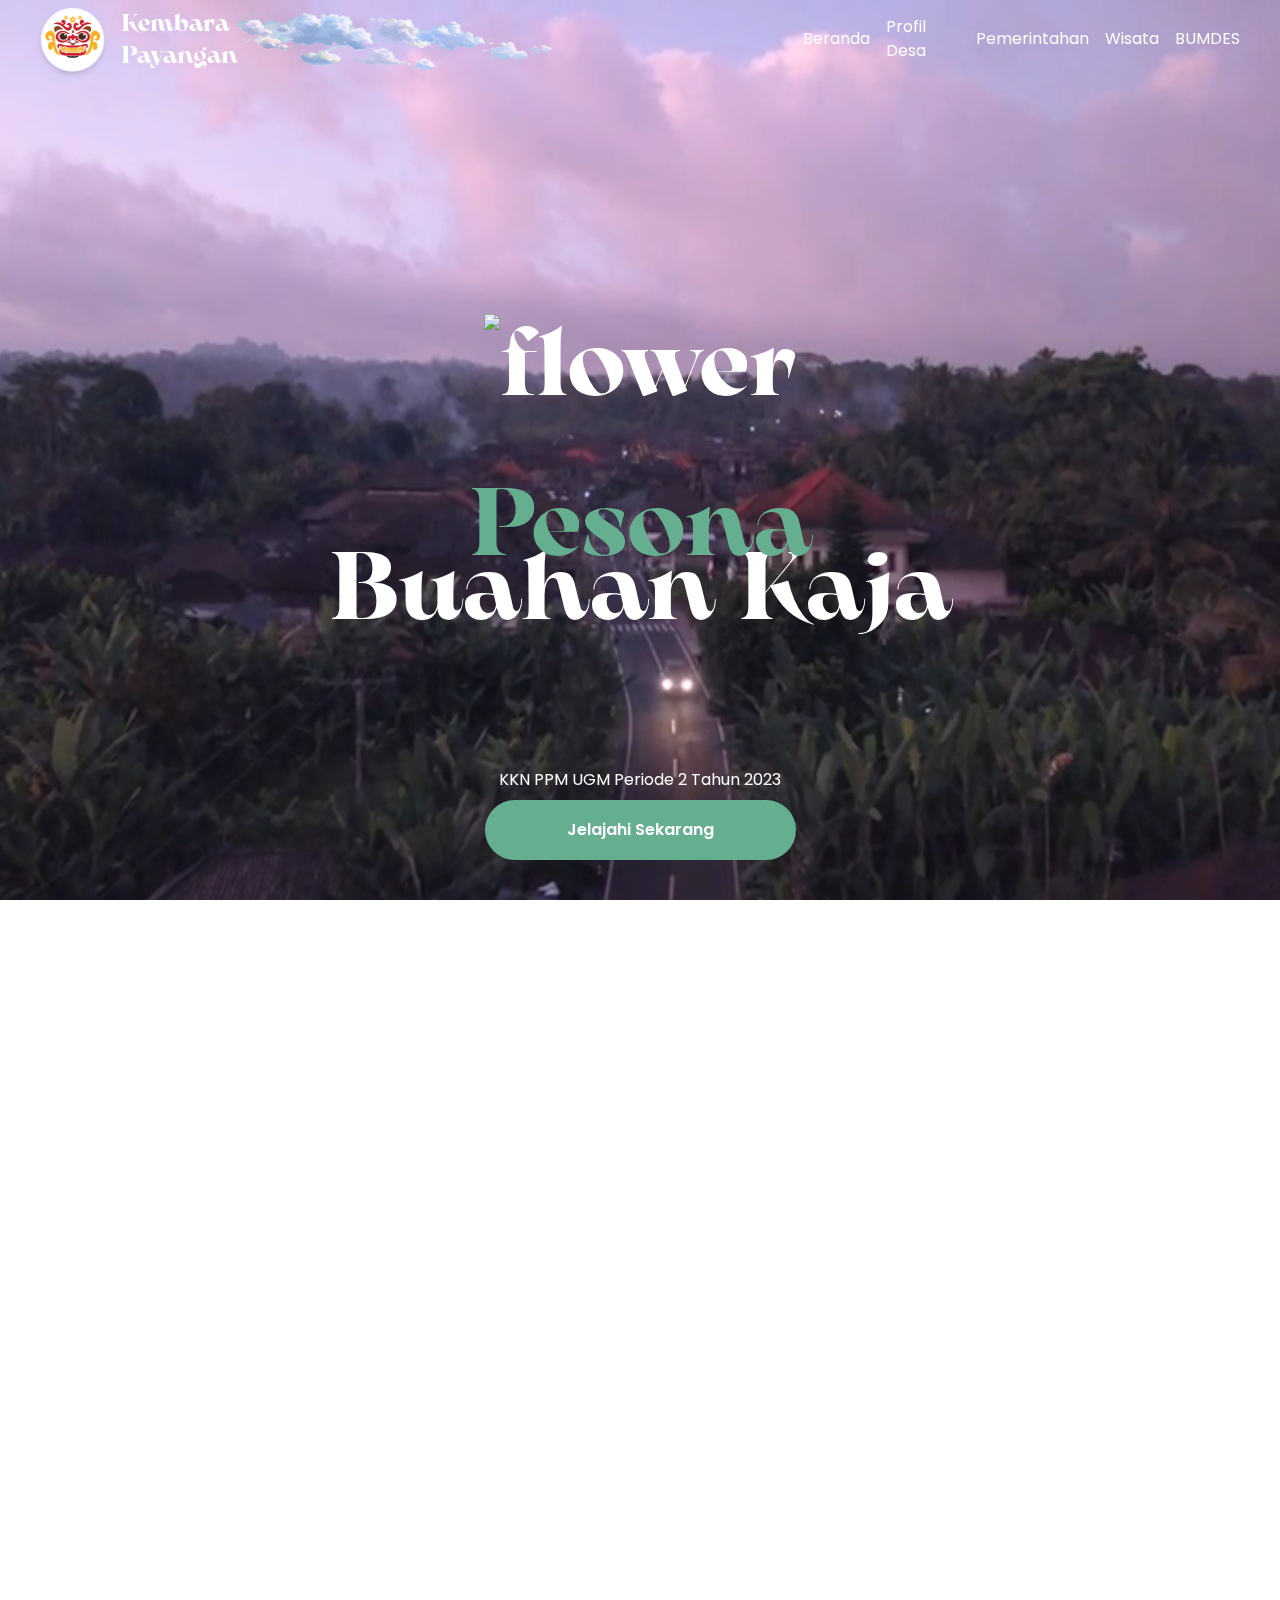
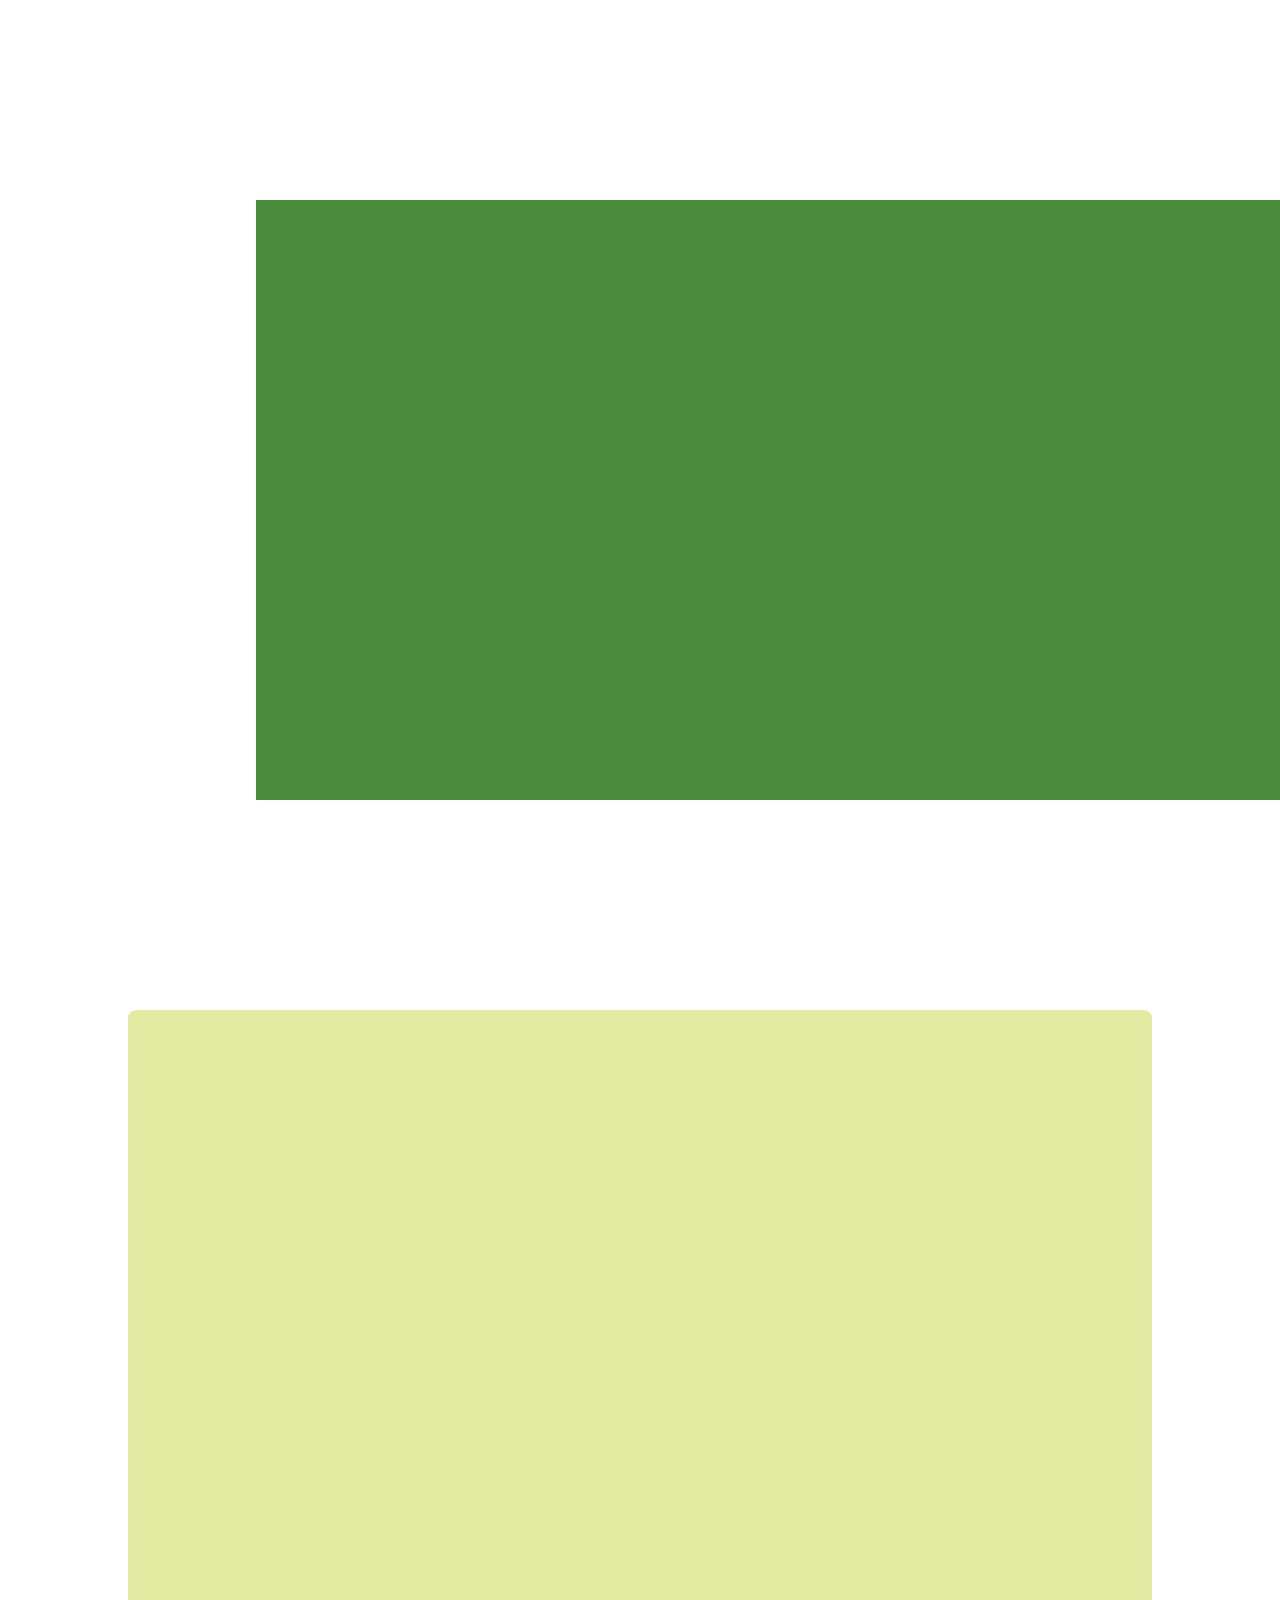
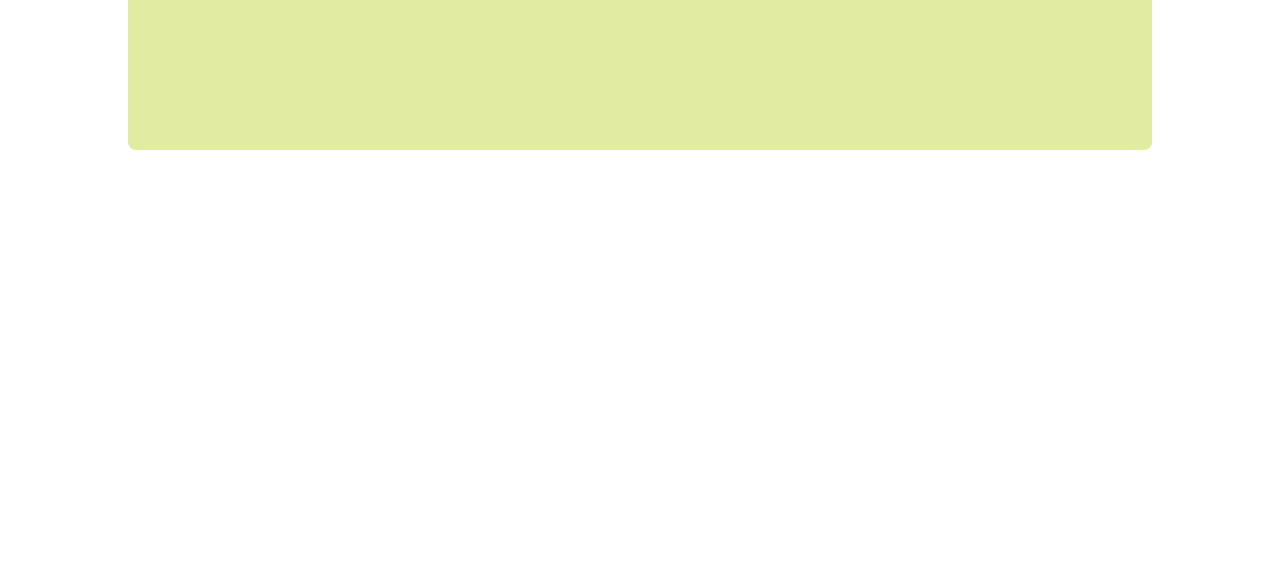
==== commit 80b5e0a7: "fix(aos): fix overflow and add footer animaton" ====
--- a/index.html
+++ b/index.html
@@ -95,6 +95,7 @@
 			<div class="relative z-10 flex h-full items-center justify-center text-c-white">
 				<div
 					class="flex flex-col items-center justify-center text-center font-arsenica text-4xl font-bold lg:text-8xl"
+					data-aos="zoom-in"
 				>
 					<div class="floating">
 						<img
@@ -107,11 +108,13 @@
 					<h1 class="-translate-y-1/3">Buahan Kaja</h1>
 				</div>
 				<div
-					class="absolute bottom-0 left-1/2 flex w-full -translate-x-1/2 flex-col items-center justify-center gap-2 lg:w-fit"
+					class="absolute bottom-0 flex w-full flex-col items-center justify-center gap-2 lg:w-fit"
+					data-aos="zoom-in"
+					data-aos-delay="500"
 				>
 					<p class="text-xs lg:text-base">KKN PPM UGM Periode 2 Tahun 2023</p>
 					<a
-						class="mb-10 w-fit rounded-full bg-primary px-6 py-2 text-sm font-medium lg:px-20 lg:py-4 lg:text-base lg:font-semibold"
+						class="mb-10 w-fit rounded-full border-2 border-primary bg-primary px-6 py-2 text-sm font-medium transition-all hover:border-c-white lg:px-20 lg:py-4 lg:text-base lg:font-semibold"
 						href="#profil"
 						>Jelajahi Sekarang</a
 					>
@@ -290,7 +293,7 @@
 			</div>
 		</section>
 
-		<footer class="flex-end relative flex h-[30vh] w-full items-end bg-c-white pt-20 lg:h-full">
+		<footer class="flex-end relative flex h-[30vh] w-full items-end bg-c-white pt-20 lg:h-full" data-aos="fade-up">
 			<div class="absolute bottom-0 left-0 flex w-full flex-col gap-2 px-4 pb-16 lg:gap-3 lg:p-10">
 				<h1 class="text-base font-semibold lg:text-xl">Kembara Payangan</h1>
 				<div class="flex flex-col gap-1 lg:gap-2">
--- a/assets/css/prod.css
+++ b/assets/css/prod.css
@@ -655,10 +655,6 @@
   left: 0px;
 }
 
-.left-1\/2 {
-  left: 50%;
-}
-
 .right-0 {
   right: 0px;
 }
@@ -703,6 +699,10 @@
   z-index: 2;
 }
 
+.col-span-2 {
+  grid-column: span 2 / span 2;
+}
+
 .float-right {
   float: right;
 }
@@ -733,6 +733,31 @@
 
 .m-1 {
   margin: 0.25rem;
+}
+
+.mx-20 {
+  margin-left: 5rem;
+  margin-right: 5rem;
+}
+
+.mx-auto {
+  margin-left: auto;
+  margin-right: auto;
+}
+
+.my-20 {
+  margin-top: 5rem;
+  margin-bottom: 5rem;
+}
+
+.mx-4 {
+  margin-left: 1rem;
+  margin-right: 1rem;
+}
+
+.mx-10 {
+  margin-left: 2.5rem;
+  margin-right: 2.5rem;
 }
 
 .mb-10 {
@@ -754,6 +779,26 @@
 
 .mt-28 {
   margin-top: 7rem;
+}
+
+.ml-4 {
+  margin-left: 1rem;
+}
+
+.mb-2 {
+  margin-bottom: 0.5rem;
+}
+
+.mb-4 {
+  margin-bottom: 1rem;
+}
+
+.mb-3 {
+  margin-bottom: 0.75rem;
+}
+
+.mb-20 {
+  margin-bottom: 5rem;
 }
 
 .box-border {
@@ -912,6 +957,14 @@
   height: 100vh;
 }
 
+.h-\[70vh\] {
+  height: 70vh;
+}
+
+.h-\[75vh\] {
+  height: 75vh;
+}
+
 .min-h-screen {
   min-height: 100vh;
 }
@@ -961,6 +1014,19 @@
   width: 100%;
 }
 
+.w-40 {
+  width: 10rem;
+}
+
+.w-screen {
+  width: 100vw;
+}
+
+.w-max {
+  width: -moz-max-content;
+  width: max-content;
+}
+
 .max-w-\[0px\] {
   max-width: 0px;
 }
@@ -1011,11 +1077,6 @@
 
 .border-separate {
   border-collapse: separate;
-}
-
-.-translate-x-1\/2 {
-  --tw-translate-x: -50%;
-  transform: translate(var(--tw-translate-x), var(--tw-translate-y)) rotate(var(--tw-rotate)) skewX(var(--tw-skew-x)) skewY(var(--tw-skew-y)) scaleX(var(--tw-scale-x)) scaleY(var(--tw-scale-y));
 }
 
 .-translate-x-1\/4 {
@@ -1333,6 +1394,22 @@
   grid-auto-flow: column dense;
 }
 
+.grid-cols-3 {
+  grid-template-columns: repeat(3, minmax(0, 1fr));
+}
+
+.grid-cols-5 {
+  grid-template-columns: repeat(5, minmax(0, 1fr));
+}
+
+.grid-cols-2 {
+  grid-template-columns: repeat(2, minmax(0, 1fr));
+}
+
+.grid-cols-1 {
+  grid-template-columns: repeat(1, minmax(0, 1fr));
+}
+
 .flex-row {
   flex-direction: row;
 }
@@ -1535,6 +1612,10 @@
 
 .gap-4 {
   gap: 1rem;
+}
+
+.gap-5 {
+  gap: 1.25rem;
 }
 
 .space-x-2 > :not([hidden]) ~ :not([hidden]) {
@@ -1911,6 +1992,10 @@
   border-width: 1px;
 }
 
+.border-2 {
+  border-width: 2px;
+}
+
 .border-x {
   border-left-width: 1px;
   border-right-width: 1px;
@@ -1974,11 +2059,32 @@
   border-color: rgb(30 28 28 / var(--tw-border-opacity));
 }
 
+.border-primary {
+  --tw-border-opacity: 1;
+  border-color: rgb(101 175 144 / var(--tw-border-opacity));
+}
+
 .border-slate-500 {
   --tw-border-opacity: 1;
   border-color: rgb(100 116 139 / var(--tw-border-opacity));
 }
 
+.border-c-black\/70 {
+  border-color: rgb(30 28 28 / 0.7);
+}
+
+.border-c-black\/50 {
+  border-color: rgb(30 28 28 / 0.5);
+}
+
+.border-c-black\/20 {
+  border-color: rgb(30 28 28 / 0.2);
+}
+
+.border-c-black\/30 {
+  border-color: rgb(30 28 28 / 0.3);
+}
+
 .bg-\[rgb\(255\2c 0\2c 0\)\] {
   --tw-bg-opacity: 1;
   background-color: rgb(255 0 0 / var(--tw-bg-opacity));
@@ -2033,6 +2139,28 @@
   background-color: rgb(255 255 255 / var(--tw-bg-opacity));
 }
 
+.bg-black {
+  --tw-bg-opacity: 1;
+  background-color: rgb(0 0 0 / var(--tw-bg-opacity));
+}
+
+.bg-c-black\/30 {
+  background-color: rgb(30 28 28 / 0.3);
+}
+
+.bg-c-black\/50 {
+  background-color: rgb(30 28 28 / 0.5);
+}
+
+.bg-c-black\/40 {
+  background-color: rgb(30 28 28 / 0.4);
+}
+
+.bg-blue-200 {
+  --tw-bg-opacity: 1;
+  background-color: rgb(191 219 254 / var(--tw-bg-opacity));
+}
+
 .decoration-slice {
   -webkit-box-decoration-break: slice;
           box-decoration-break: slice;
@@ -2147,6 +2275,14 @@
   padding: 0.25rem;
 }
 
+.p-4 {
+  padding: 1rem;
+}
+
+.p-10 {
+  padding: 2.5rem;
+}
+
 .px-10 {
   padding-left: 2.5rem;
   padding-right: 2.5rem;
@@ -2207,6 +2343,31 @@
   padding-bottom: 1rem;
 }
 
+.px-5 {
+  padding-left: 1.25rem;
+  padding-right: 1.25rem;
+}
+
+.px-20 {
+  padding-left: 5rem;
+  padding-right: 5rem;
+}
+
+.px-40 {
+  padding-left: 10rem;
+  padding-right: 10rem;
+}
+
+.px-\[50\%\] {
+  padding-left: 50%;
+  padding-right: 50%;
+}
+
+.px-\[25\%\] {
+  padding-left: 25%;
+  padding-right: 25%;
+}
+
 .pb-16 {
   padding-bottom: 4rem;
 }
@@ -2248,6 +2409,10 @@
   padding-top: 20vh;
 }
 
+.pr-5 {
+  padding-right: 1.25rem;
+}
+
 .text-left {
   text-align: left;
 }
@@ -2352,6 +2517,11 @@
   line-height: 1rem;
 }
 
+.text-6xl {
+  font-size: 3.75rem;
+  line-height: 1;
+}
+
 .font-bold {
   font-weight: 700;
 }
@@ -2430,6 +2600,18 @@
 .stacked-fractions {
   --tw-numeric-fraction: stacked-fractions;
   font-variant-numeric: var(--tw-ordinal) var(--tw-slashed-zero) var(--tw-numeric-figure) var(--tw-numeric-spacing) var(--tw-numeric-fraction);
+}
+
+.leading-8 {
+  line-height: 2rem;
+}
+
+.leading-7 {
+  line-height: 1.75rem;
+}
+
+.leading-6 {
+  line-height: 1.5rem;
 }
 
 .text-\[\#336699\]\/\[\.35\] {
@@ -2861,6 +3043,11 @@
   }
 }
 
+.hover\:border-c-white:hover {
+  --tw-border-opacity: 1;
+  border-color: rgb(255 255 255 / var(--tw-border-opacity));
+}
+
 .hover\:bg-c-black:hover {
   --tw-bg-opacity: 1;
   background-color: rgb(30 28 28 / var(--tw-bg-opacity));
@@ -2924,6 +3111,15 @@
     position: sticky;
   }
 
+  .lg\:col-span-1 {
+    grid-column: span 1 / span 1;
+  }
+
+  .lg\:mx-20 {
+    margin-left: 5rem;
+    margin-right: 5rem;
+  }
+
   .lg\:-mb-\[10vh\] {
     margin-bottom: -10vh;
   }
@@ -3021,6 +3217,10 @@
     list-style-position: outside;
   }
 
+  .lg\:grid-cols-5 {
+    grid-template-columns: repeat(5, minmax(0, 1fr));
+  }
+
   .lg\:flex-row {
     flex-direction: row;
   }
@@ -3132,6 +3332,11 @@
     padding-bottom: 1rem;
   }
 
+  .lg\:px-0 {
+    padding-left: 0px;
+    padding-right: 0px;
+  }
+
   .lg\:pb-12 {
     padding-bottom: 3rem;
   }
@@ -3150,6 +3355,10 @@
 
   .lg\:pt-\[30vh\] {
     padding-top: 30vh;
+  }
+
+  .lg\:pr-5 {
+    padding-right: 1.25rem;
   }
 
   .lg\:text-left {
@@ -3215,6 +3424,10 @@
 
   .lg\:font-semibold {
     font-weight: 600;
+  }
+
+  .lg\:leading-8 {
+    line-height: 2rem;
   }
 }
 
--- a/assets/css/index.css
+++ b/assets/css/index.css
@@ -226,7 +226,7 @@
 
 .floating {
 	animation-name: floating;
-	animation-duration: 5s;
+	animation-duration: 10s;
 	animation-iteration-count: infinite;
 	animation-timing-function: linear;
 }
@@ -236,13 +236,13 @@
 		transform: translate(0, 0);
 	}
 	25% {
-		transform: translate(10px, 15px);
+		transform: translate(5px, 10px);
 	}
 	50% {
 		transform: translate(0, 0);
 	}
 	75% {
-		transform: translate(10px, -10px);
+		transform: translate(5px, -5px);
 	}
 	100% {
 		transform: translate(0, 0);
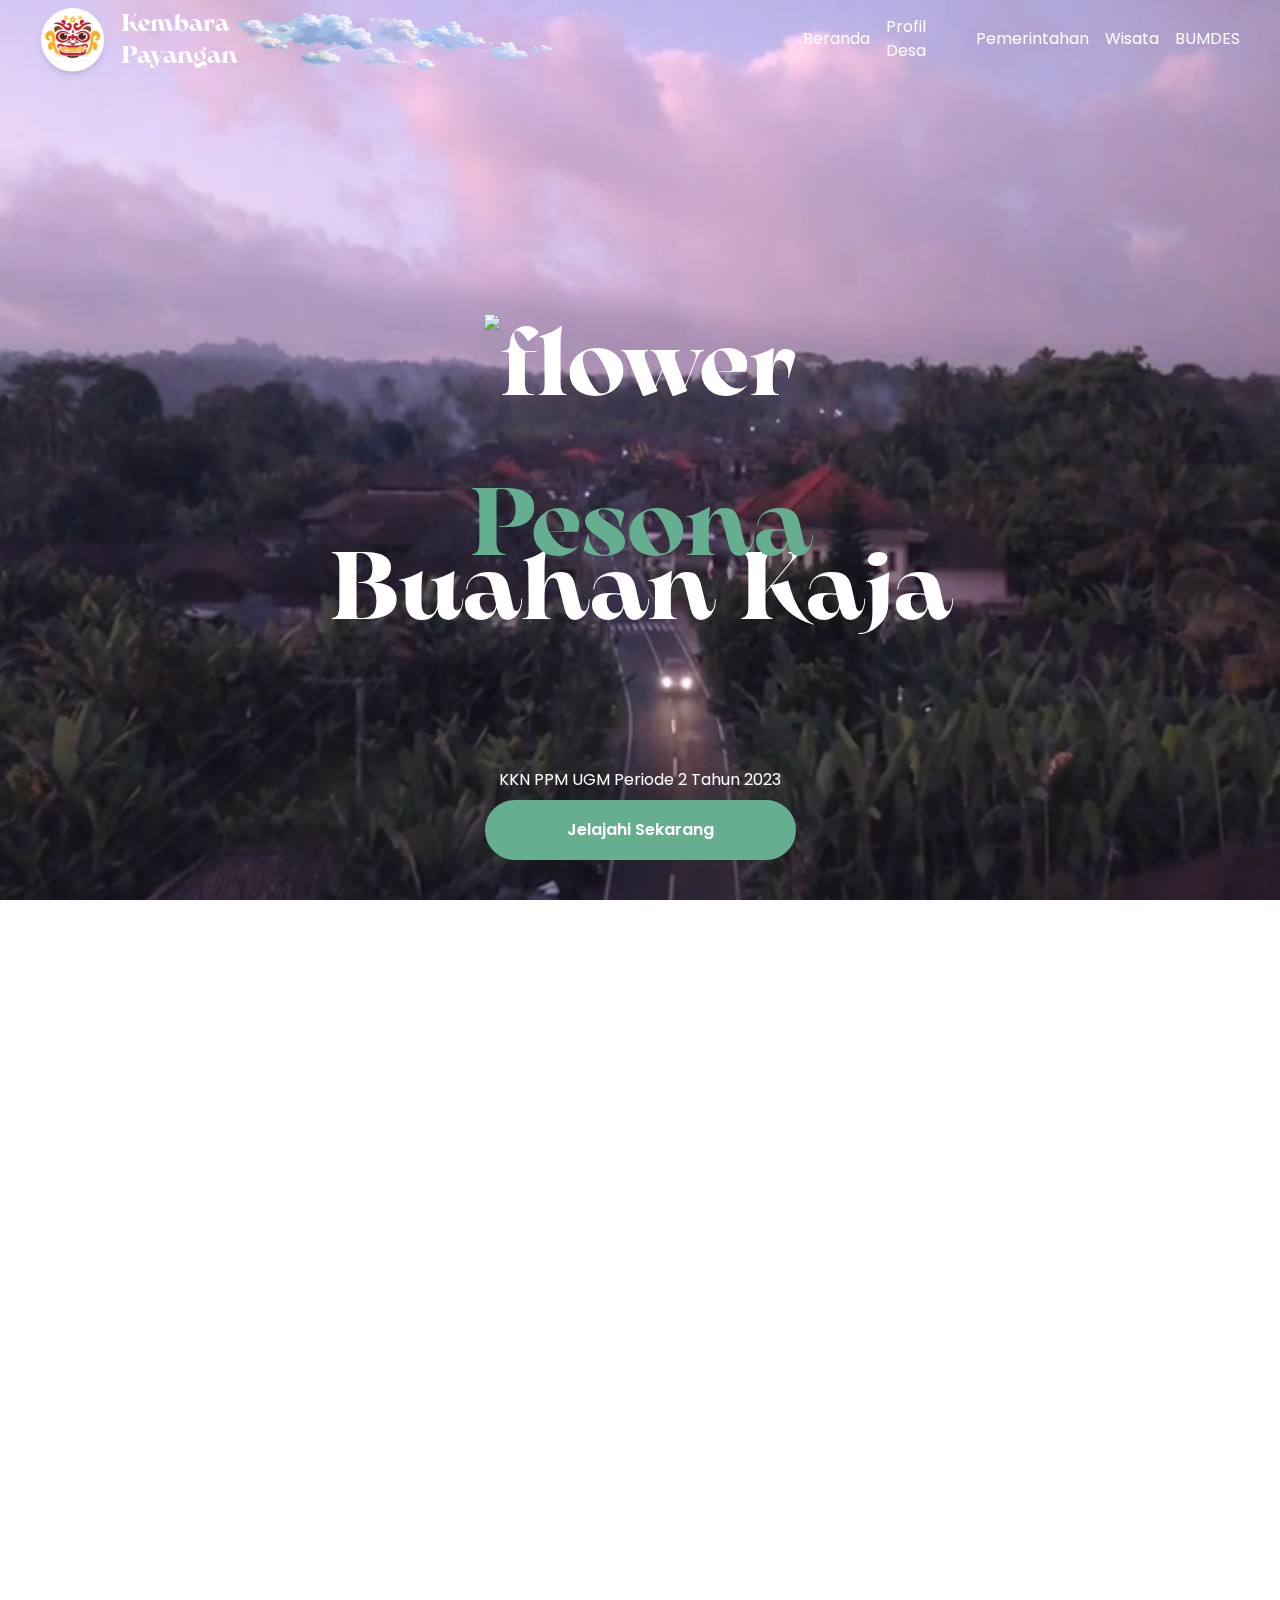
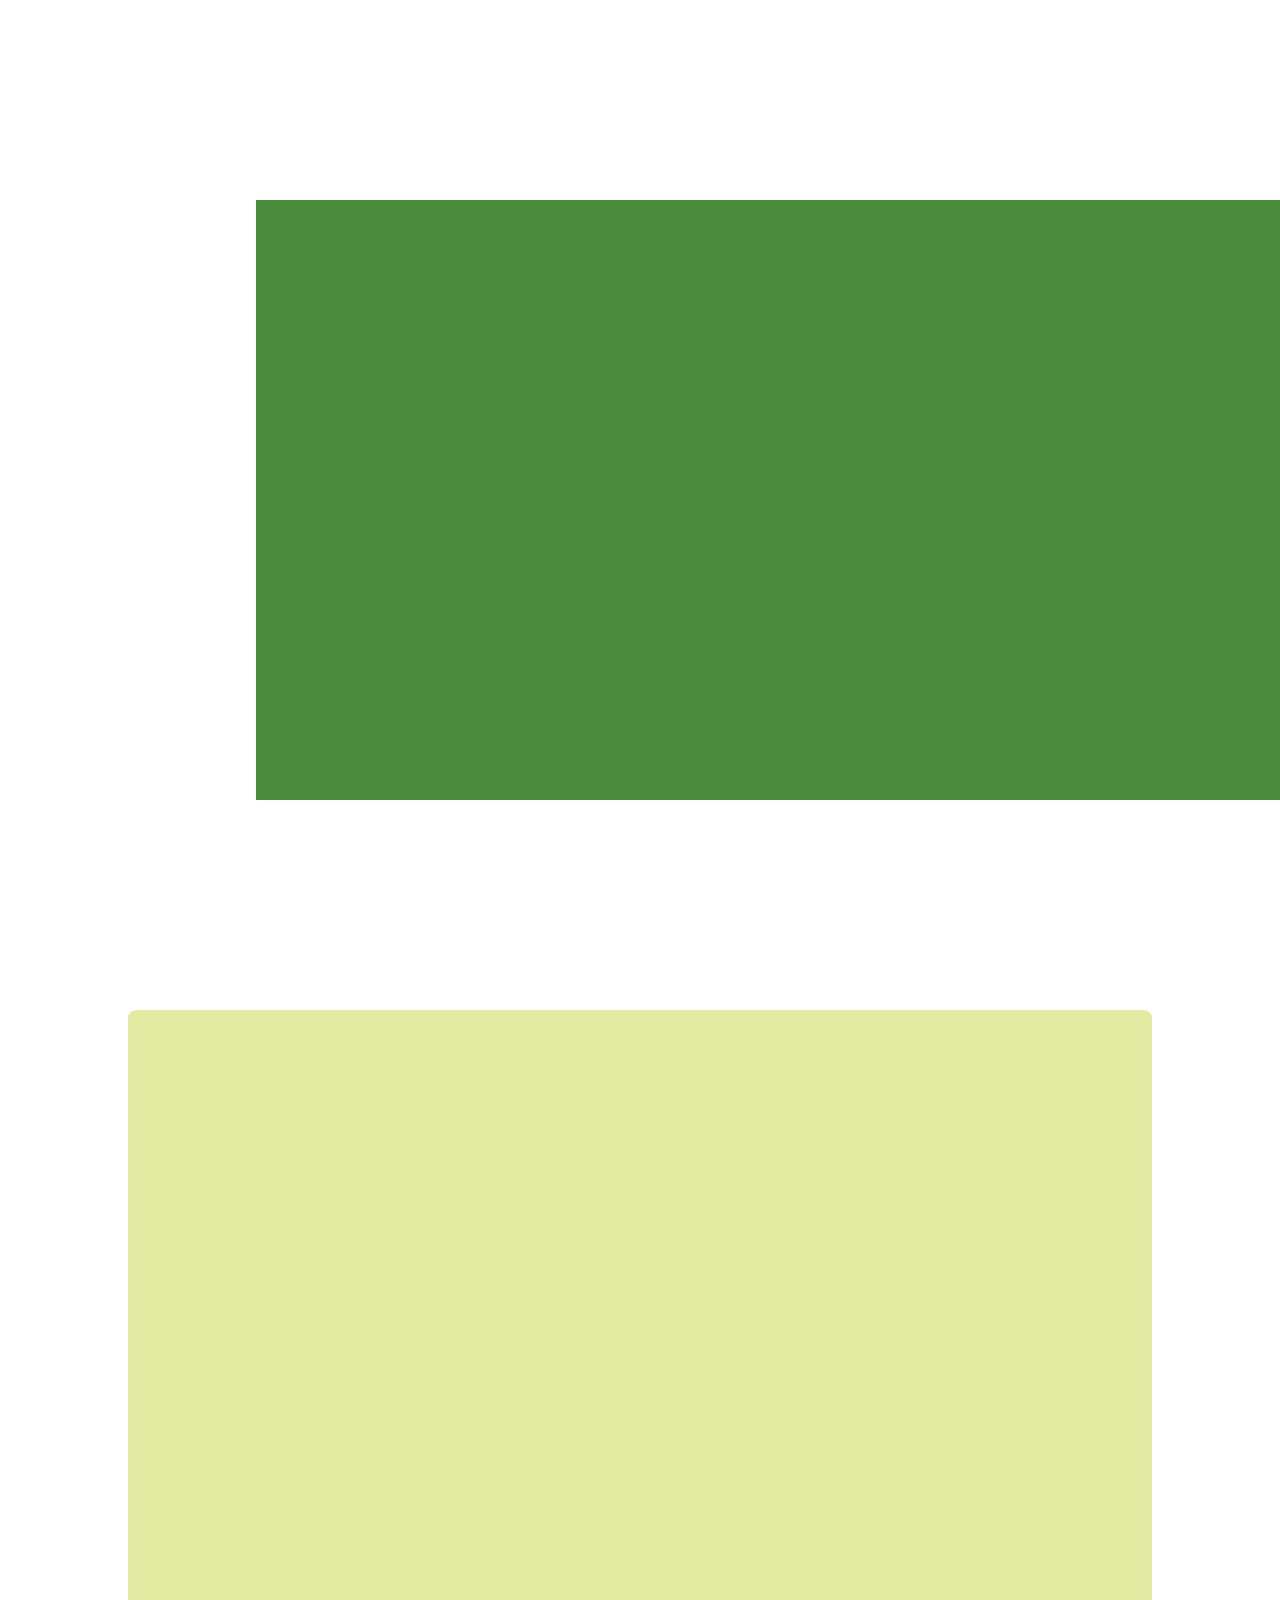
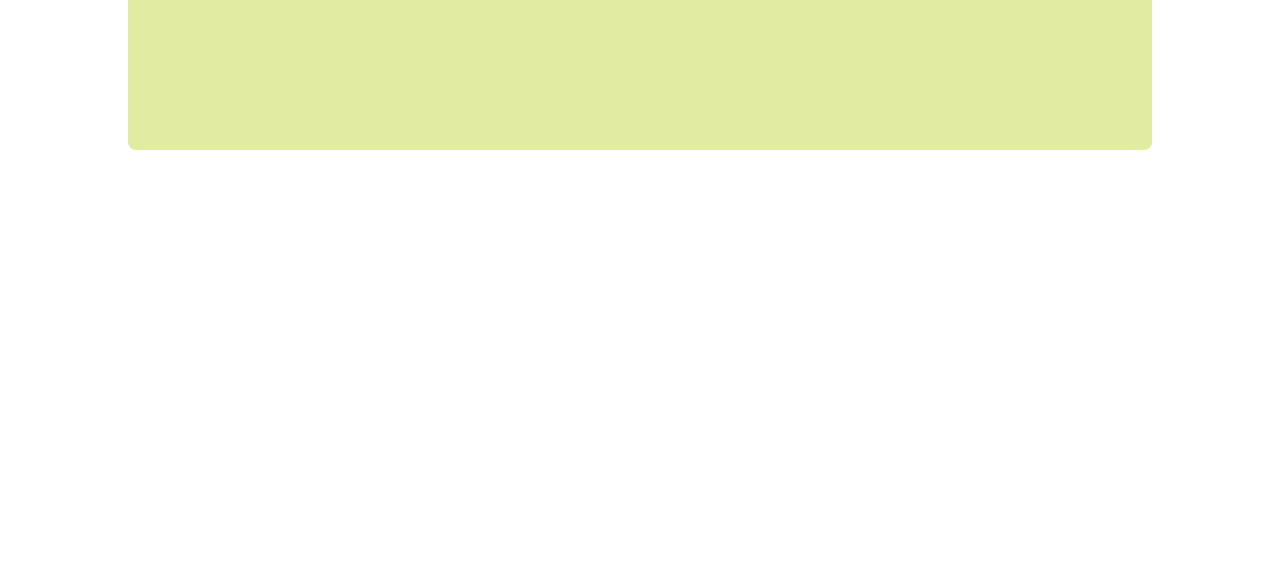
==== commit 34061783: "fix: rel icon" ====
--- a/index.html
+++ b/index.html
@@ -15,7 +15,7 @@
 		<meta name="language" content="Indonesia" />
 
 		<title>Pesona Buahan Kaja</title>
-		<link rel="icon" type="image/x-icon" href="/assets/favicon.ico" />
+		<link rel="icon" href="/assets/favicon.ico" />
 		<link href="/assets/css/prod.css" rel="stylesheet" />
 		<link href="/assets/css/index.css" rel="stylesheet" />
 		<link rel="stylesheet" href="https://unpkg.com/aos@next/dist/aos.css" />
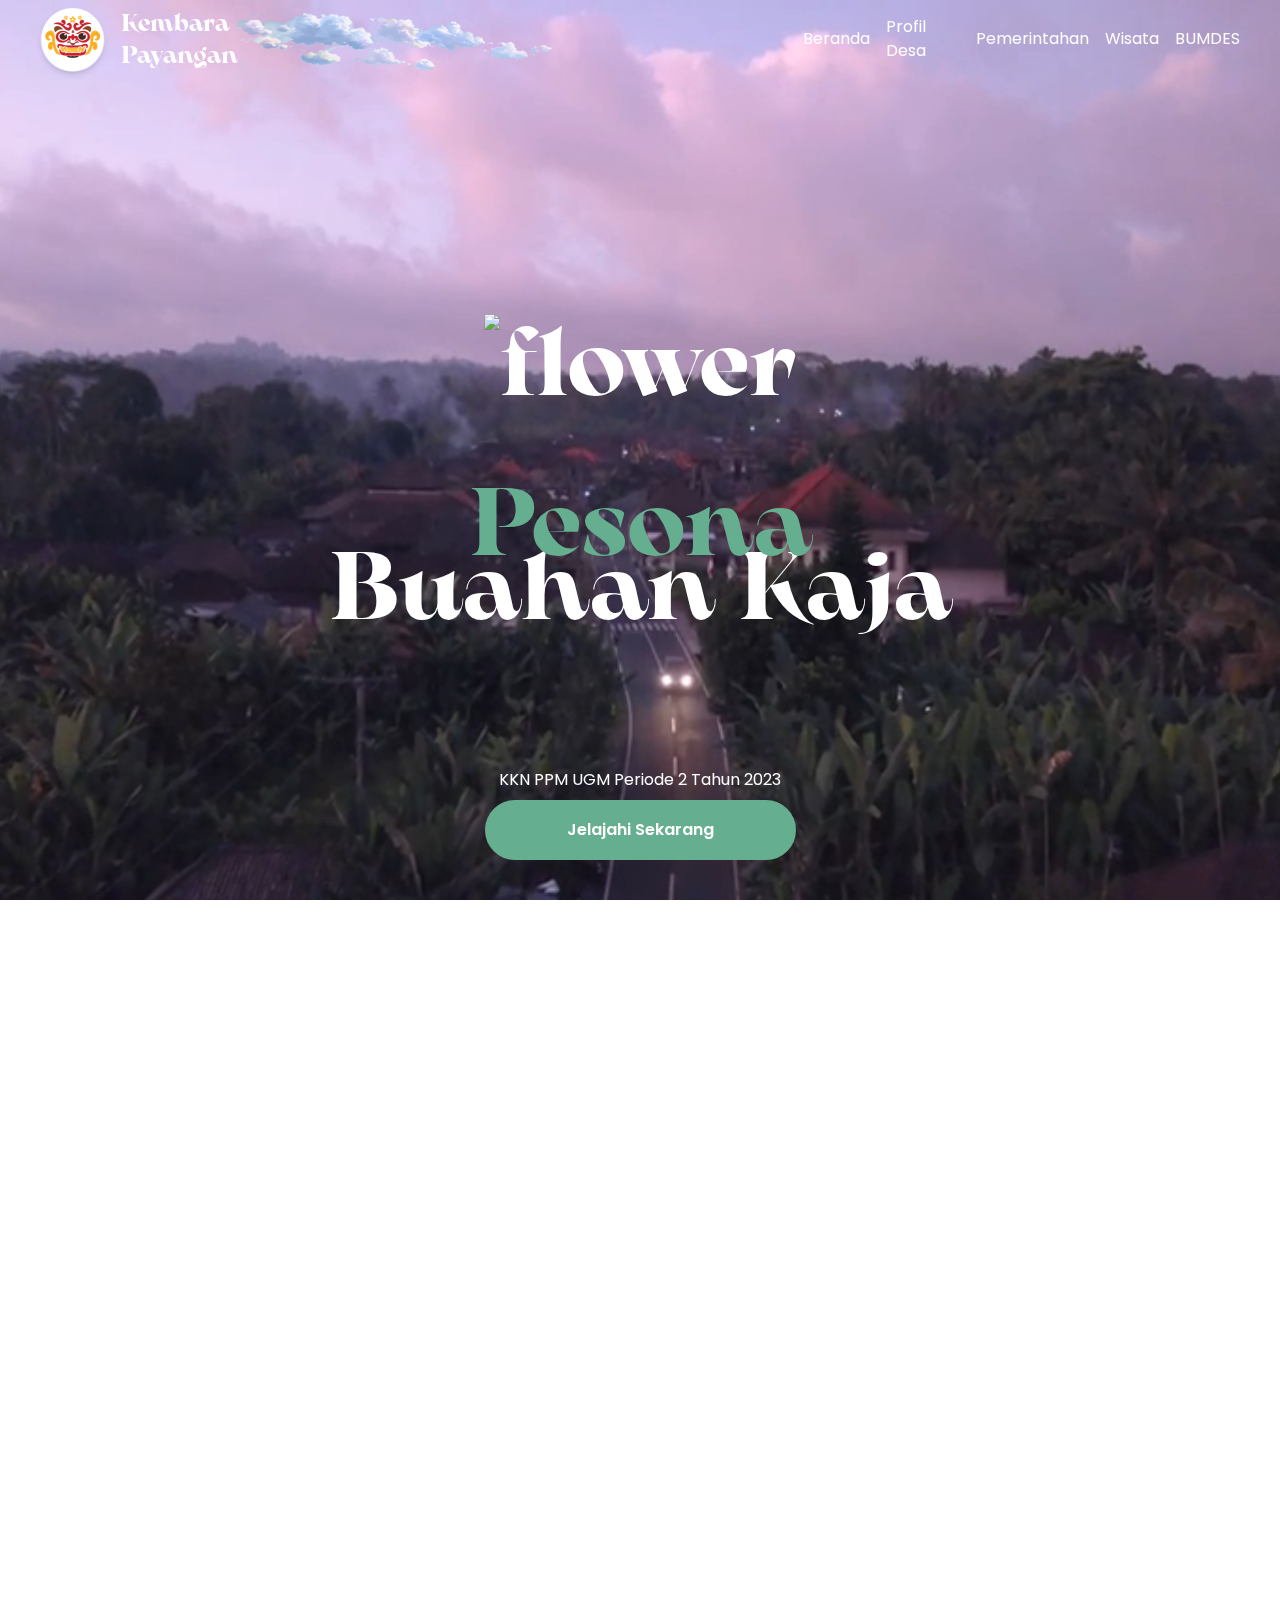
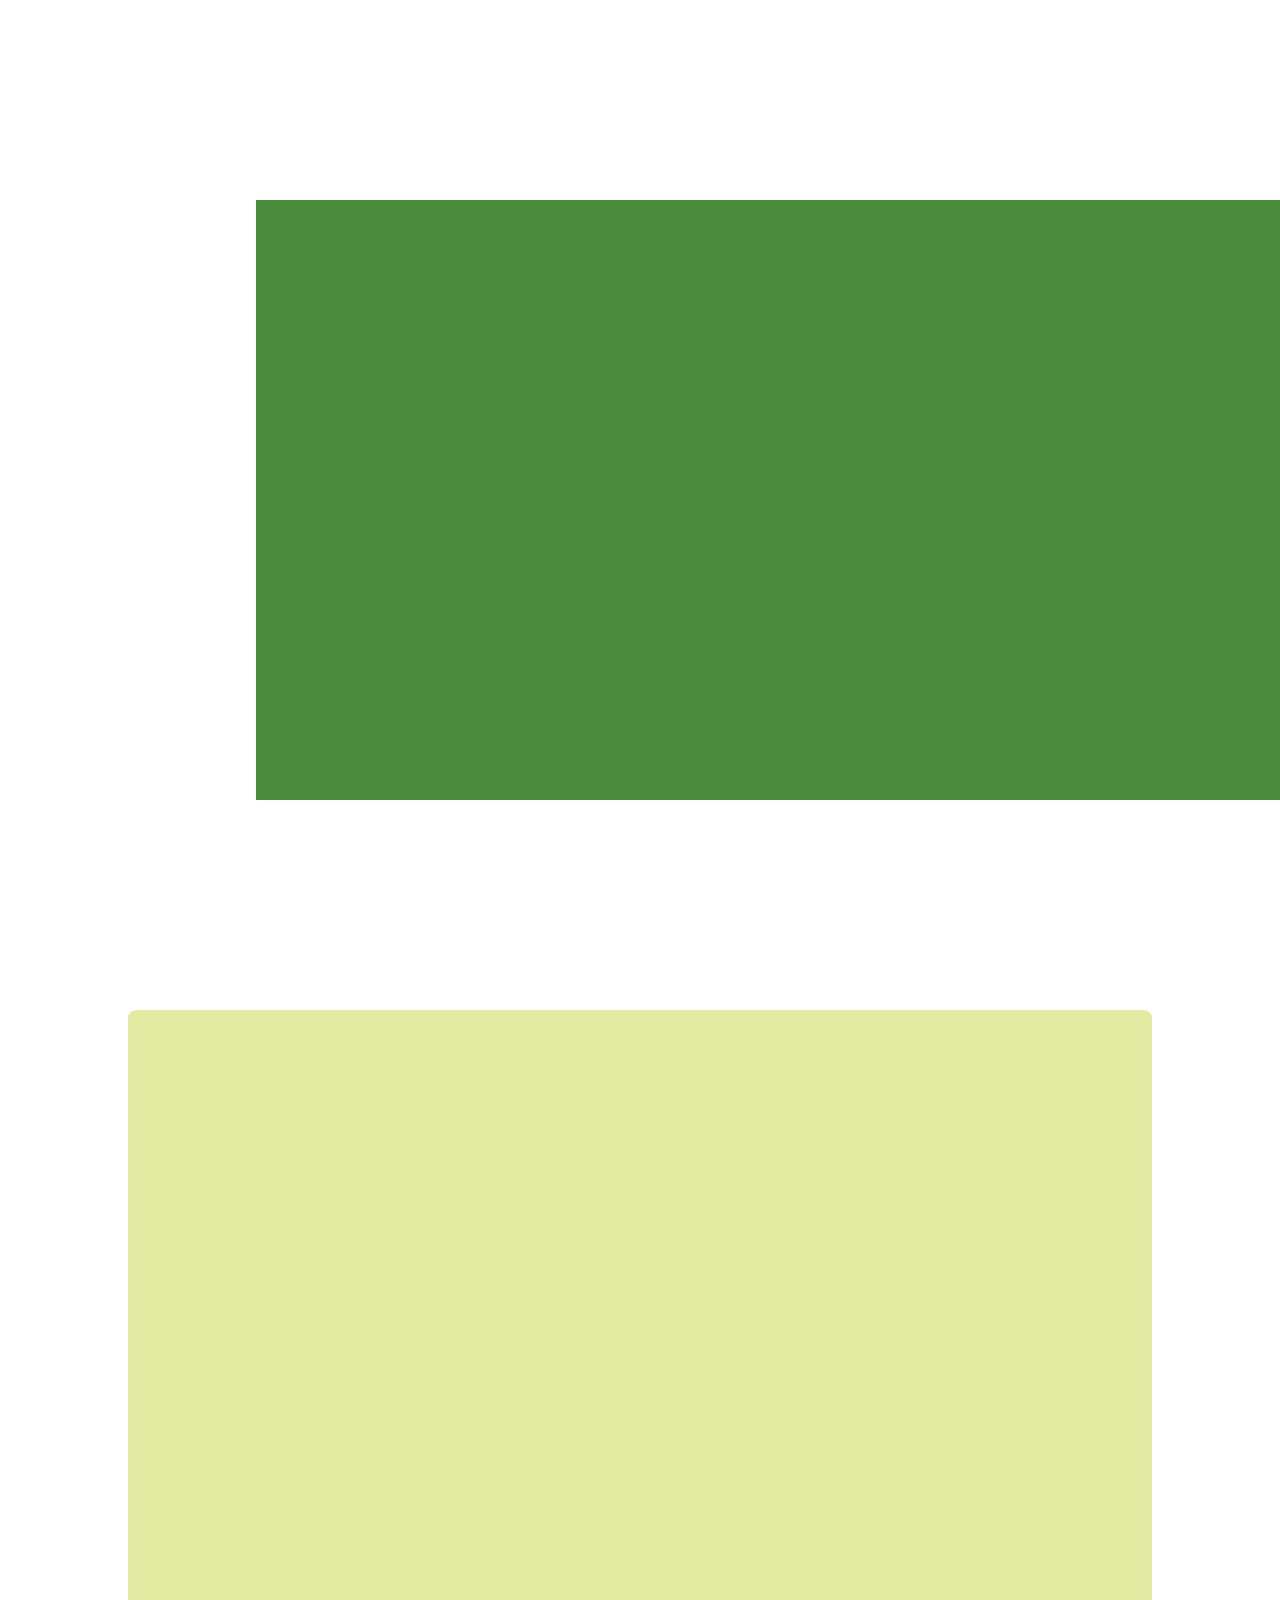
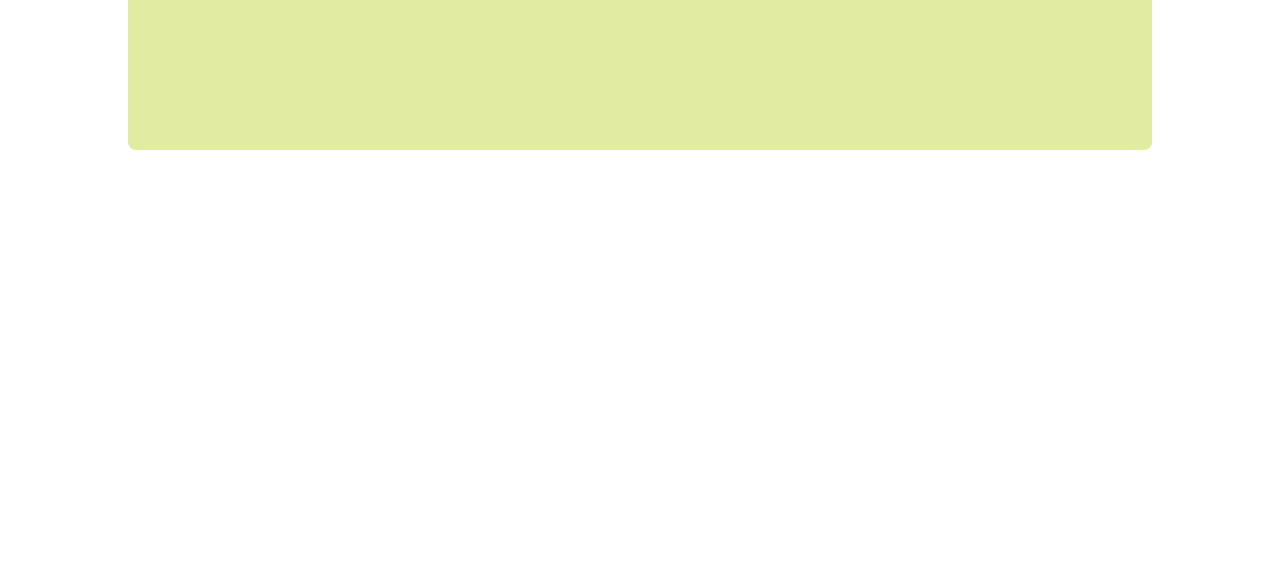
==== commit ec014adb: "feat: add assets kantor" ====
--- a/index.html
+++ b/index.html
@@ -263,7 +263,7 @@
 					</div>
 					<div class="flex-[2]">
 						<img
-							src="/assets/images/homepage/spot-1.png"
+							src="/assets/images/pemerintahan/kantor desa buahan kaja.webp"
 							alt="pemerintahan"
 							class="h-[30vh] w-full object-cover"
 							data-aos="fade-up"
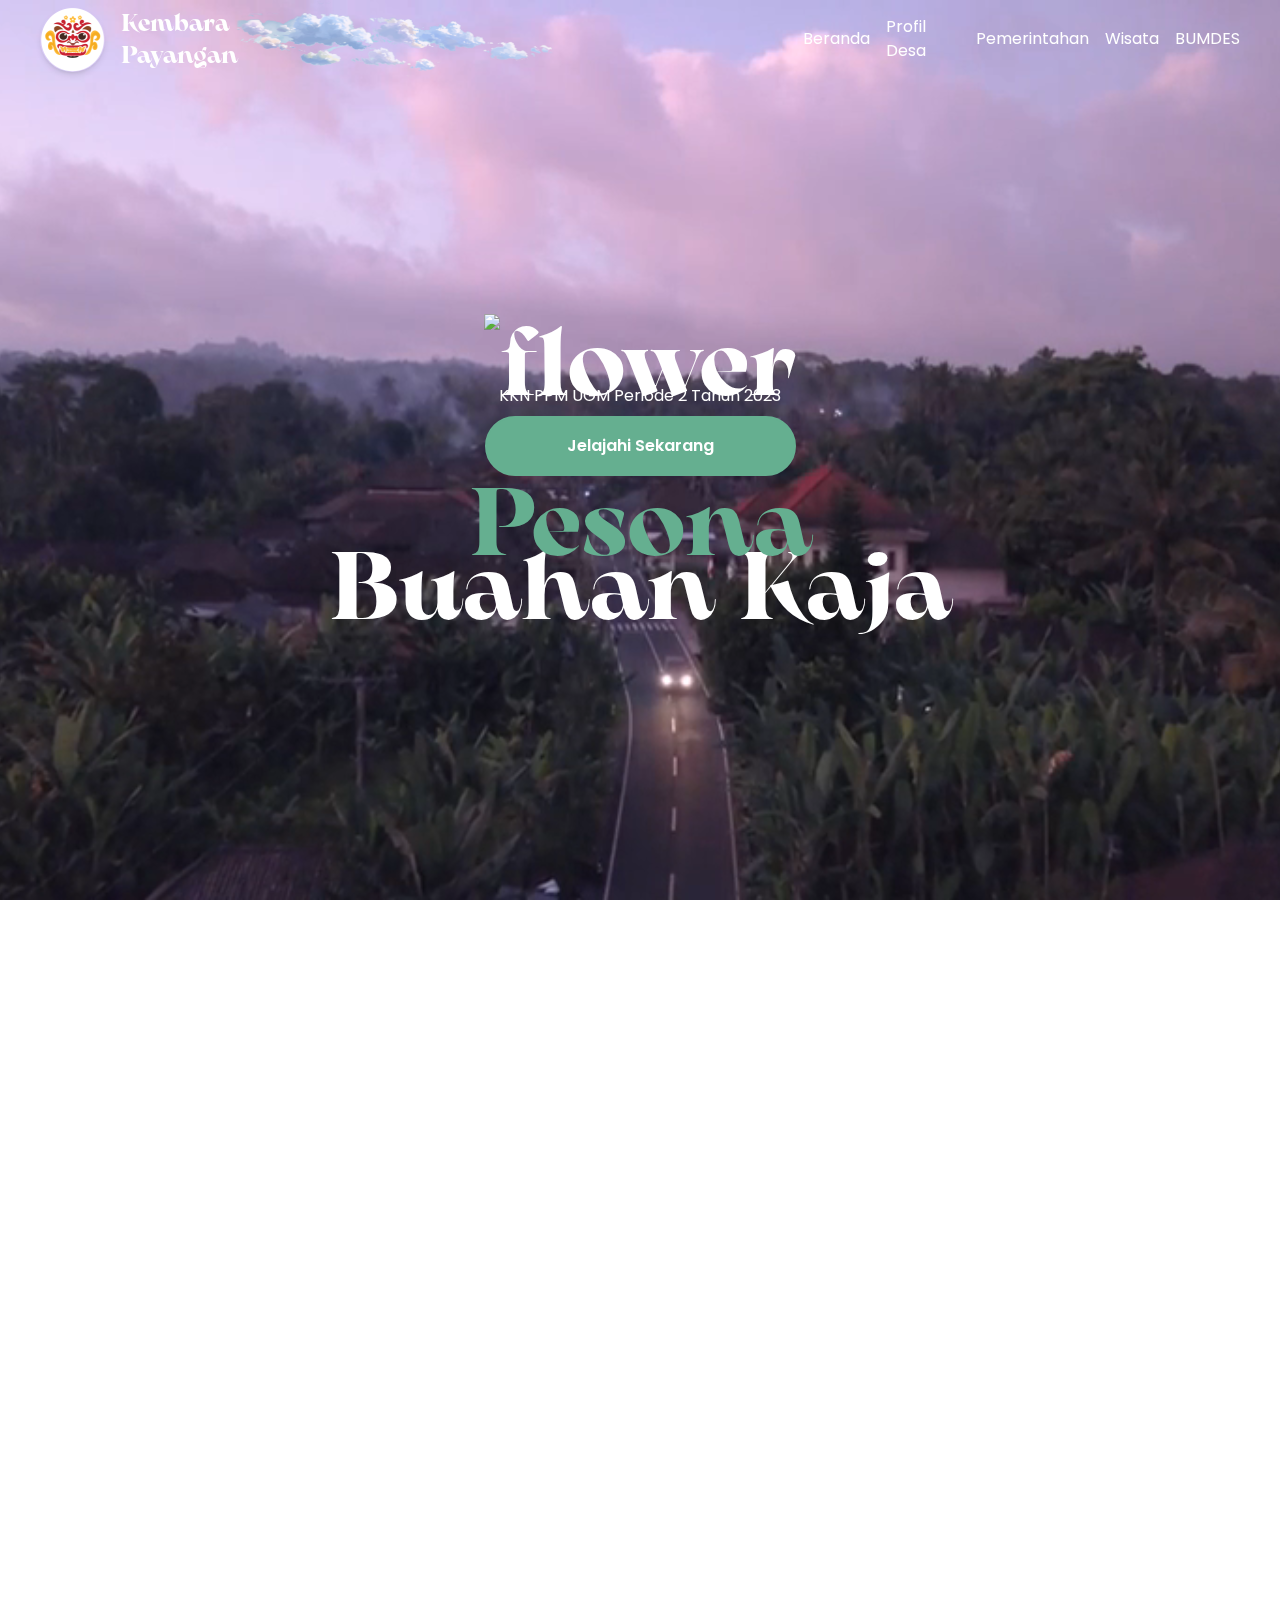
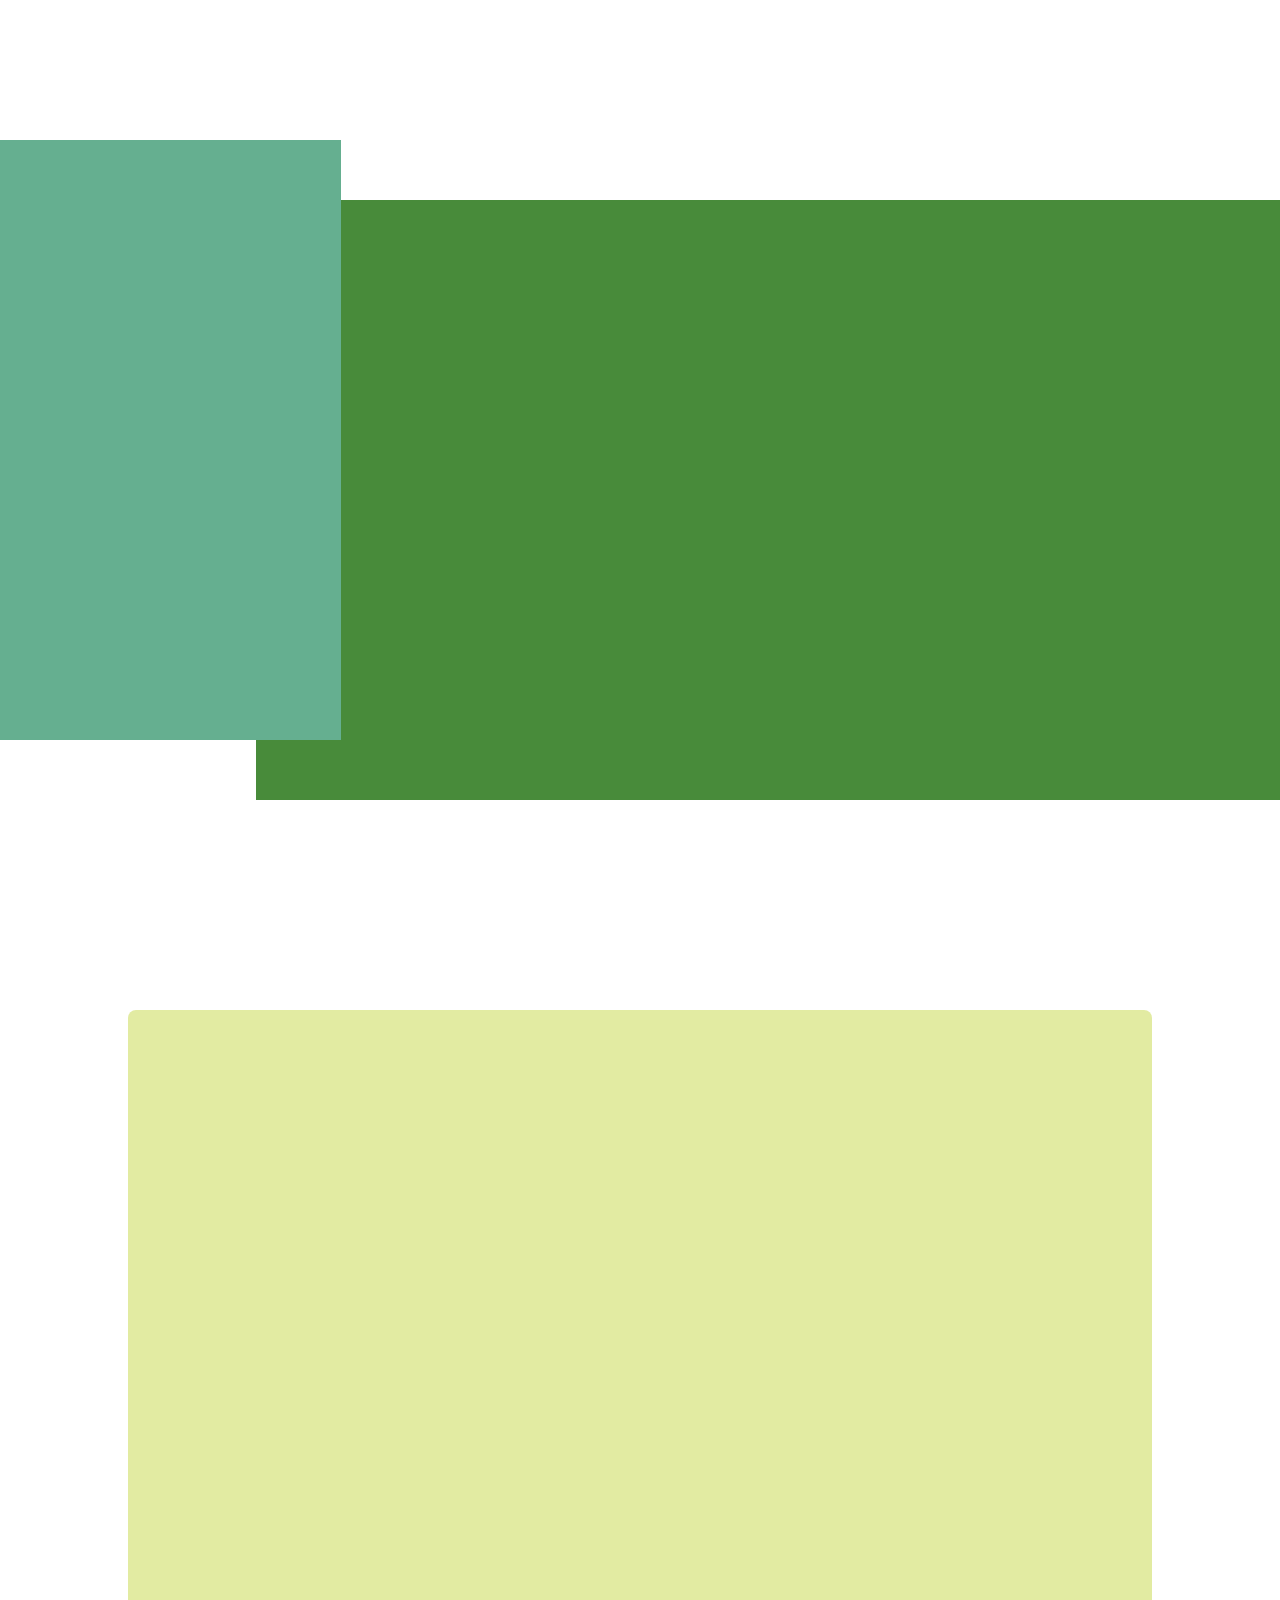
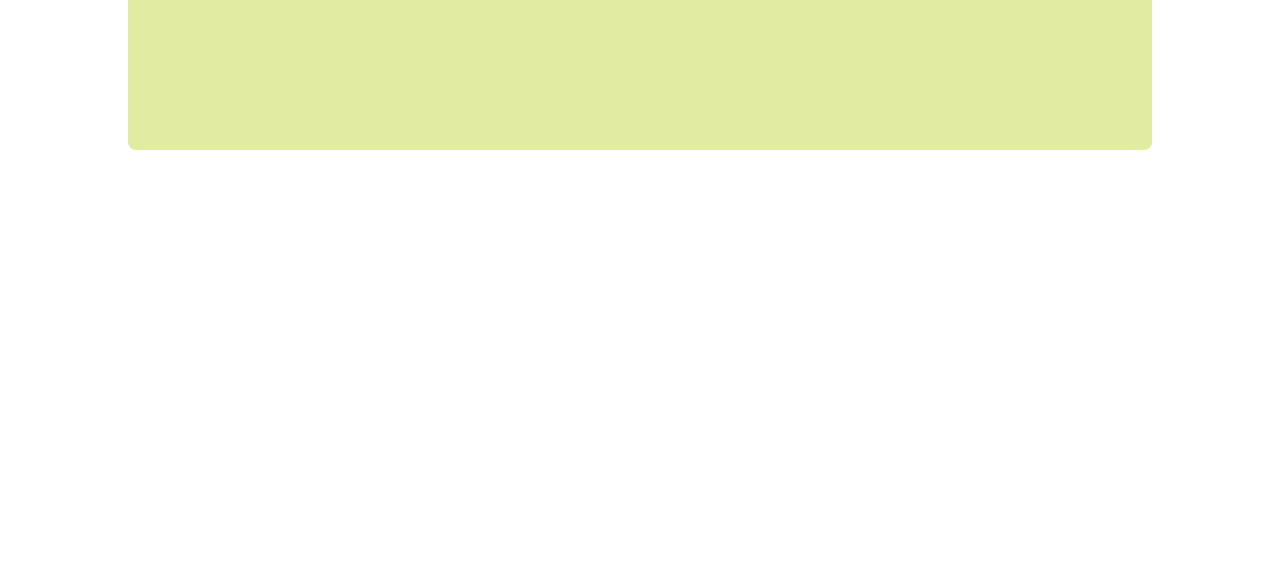
==== commit 27037460: "fix: typo" ====
--- a/index.html
+++ b/index.html
@@ -91,7 +91,7 @@
 			<video autoplay muted loop id="background-video" class="absolute left-0 top-0 h-full w-full object-cover">
 				<source src="assets/videos/intro.mp4" type="video/mp4" />
 			</video>
-			<div class="bg--cblack w-fuc- absolute left-0 top-0 h-full opacity-50"></div>
+			<div class="bg-c-black w-fuc- absolute left-0 top-0 h-full opacity-50"></div>
 			<div class="relative z-10 flex h-full items-center justify-center text-c-white">
 				<div
 					class="flex flex-col items-center justify-center text-center font-arsenica text-4xl font-bold lg:text-8xl"
@@ -108,7 +108,7 @@
 					<h1 class="-translate-y-1/3">Buahan Kaja</h1>
 				</div>
 				<div
-					class="absolute bottom-0 flex w-full flex-col items-center justify-center gap-2 lg:w-fit"
+					class="absolute bottom-4 flex w-full flex-col items-center justify-center gap-2 lg:bottom-0 lg:w-fit"
 					data-aos="zoom-in"
 					data-aos-delay="500"
 				>
@@ -183,31 +183,34 @@
 
 		<section class="relative mt-10 flex h-screen flex-col justify-end lg:-mb-[10vh] lg:mt-0 lg:flex-row">
 			<div
-				data-aos="fade-up"
-				class="left-0 top-0 flex h-full items-center justify-end bg-red-300 lg:absolute lg:h-2/3 lg:w-4/5 lg:-translate-y-[10%]"
+				class="left-0 top-0 flex h-full items-center justify-end bg-c-green-100 lg:absolute lg:h-2/3 lg:w-4/5 lg:-translate-y-[10%]"
 			>
-				<div class="flex h-full flex-col bg-blue-500 lg:w-1/3">
-					<img
-						src="/assets/images/homepage/spot-1.png"
-						class="h-1/2 object-cover"
+				<div class="flex h-full flex-col bg-primary lg:w-1/3">
+					<img
+						src="/assets/images/wisata/persawahan.jpg"
+						class="h-1/2 border border-c-white object-cover"
 						alt="spot foto buahan kaja"
-					/>
-					<img
-						src="/assets/images/homepage/spot-2.png"
-						class="h-1/2 object-cover"
+						data-aos="fade-right"
+					/>
+					<img
+						src="/assets/images/wisata/kebun-jeruk.jpg"
+						class="h-1/2 border border-c-white object-cover"
 						alt="spot foto buahan kaja"
-					/>
-				</div>
-				<div class="flex h-full grow flex-col bg-red-500">
-					<img
-						src="/assets/images/homepage/spot-3.png"
-						class="h-2/3 object-cover"
+						data-aos="fade-up"
+					/>
+				</div>
+				<div class="flex h-full grow flex-col bg-secondary">
+					<img
+						src="/assets/images/wisata/air-terjun.jpg"
+						class="h-2/3 border border-c-white object-cover"
 						alt="spot foto buahan kaja"
-					/>
-					<img
-						src="/assets/images/homepage/spot-4.png"
-						class="h-1/3 object-cover"
+						data-aos="fade-down"
+					/>
+					<img
+						src="/assets/images/wisata/persawahan.jpg"
+						class="h-1/3 border border-c-white object-cover"
 						alt="spot foto buahan kaja"
+						data-aos="fade-left"
 					/>
 				</div>
 			</div>
@@ -273,7 +276,7 @@
 				<div class="flex flex-col items-center gap-4 lg:flex-row lg:gap-20">
 					<div class="flex-[2]">
 						<img
-							src="/assets/images/homepage/spot-3.png"
+							src="/assets/images/bumdes/bumdes.jpg"
 							alt="bumdes"
 							class="h-[30vh] w-full object-cover"
 							data-aos="fade-up"
